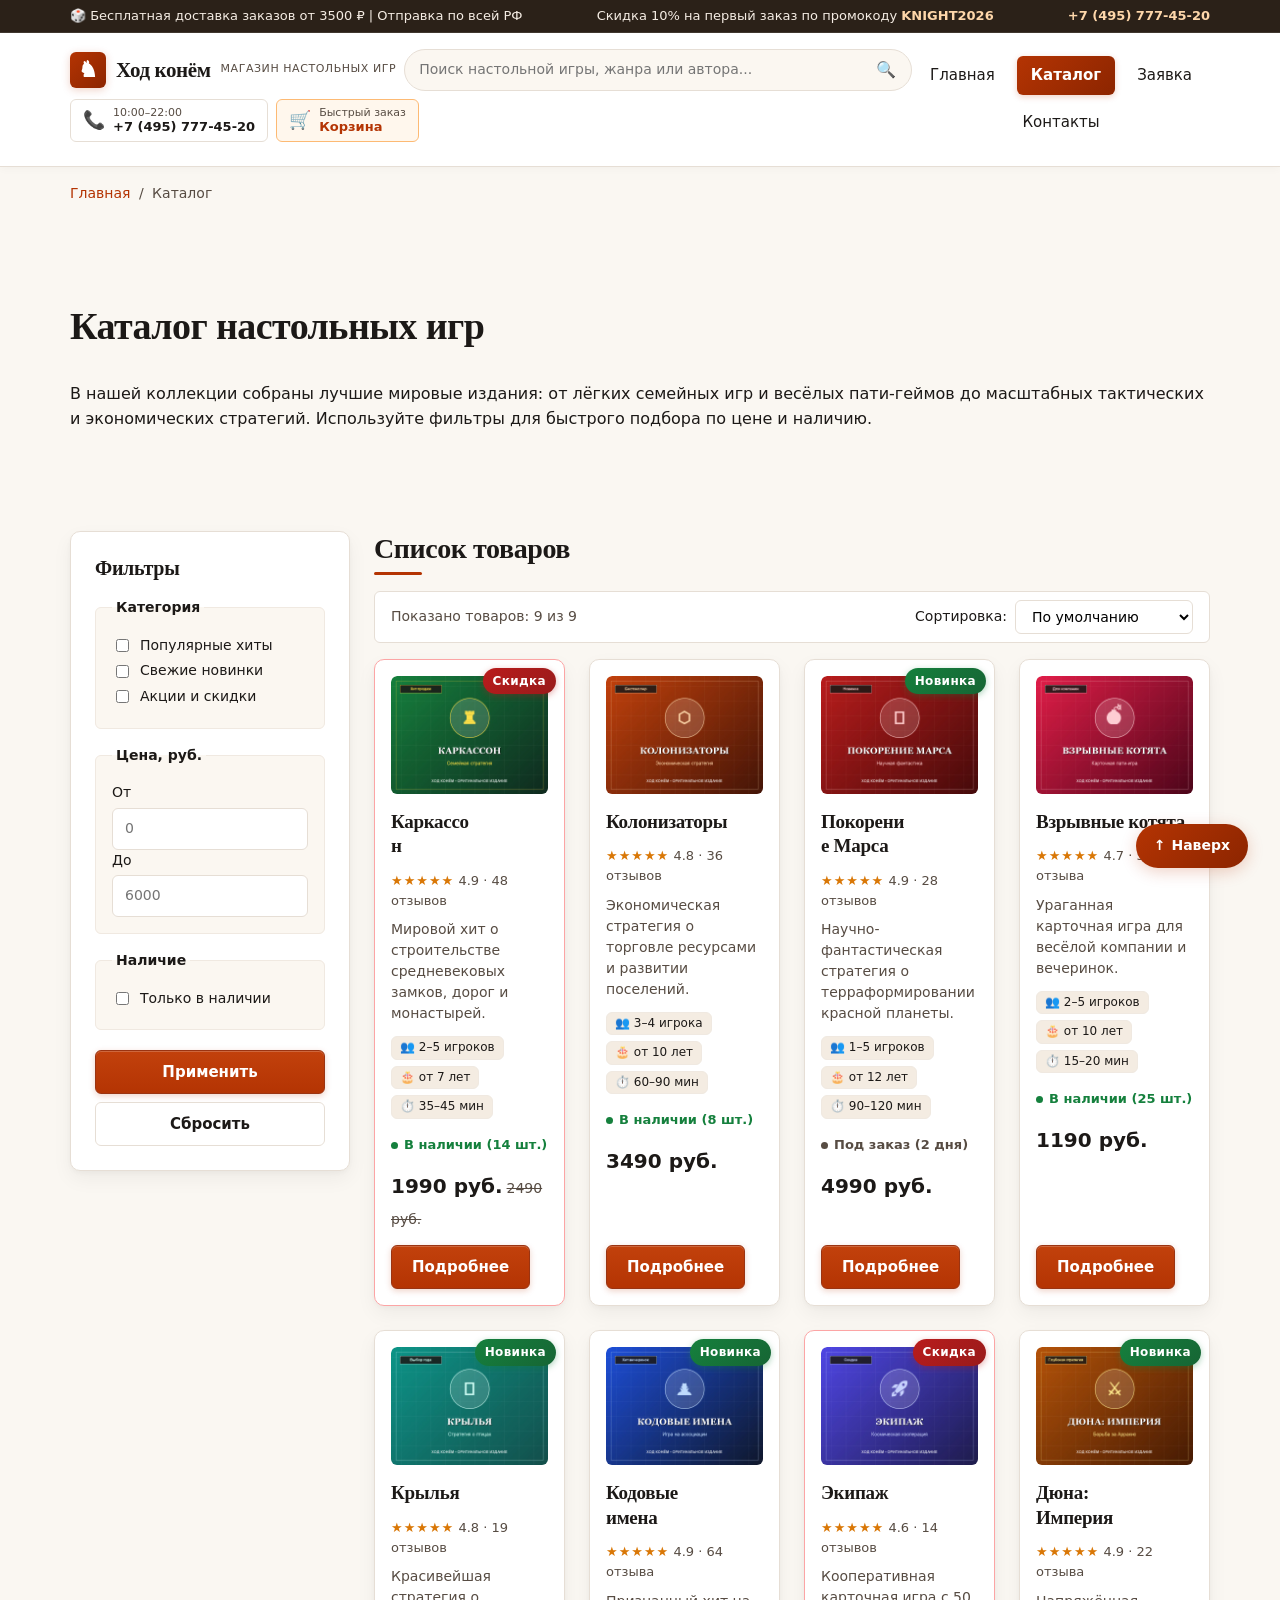
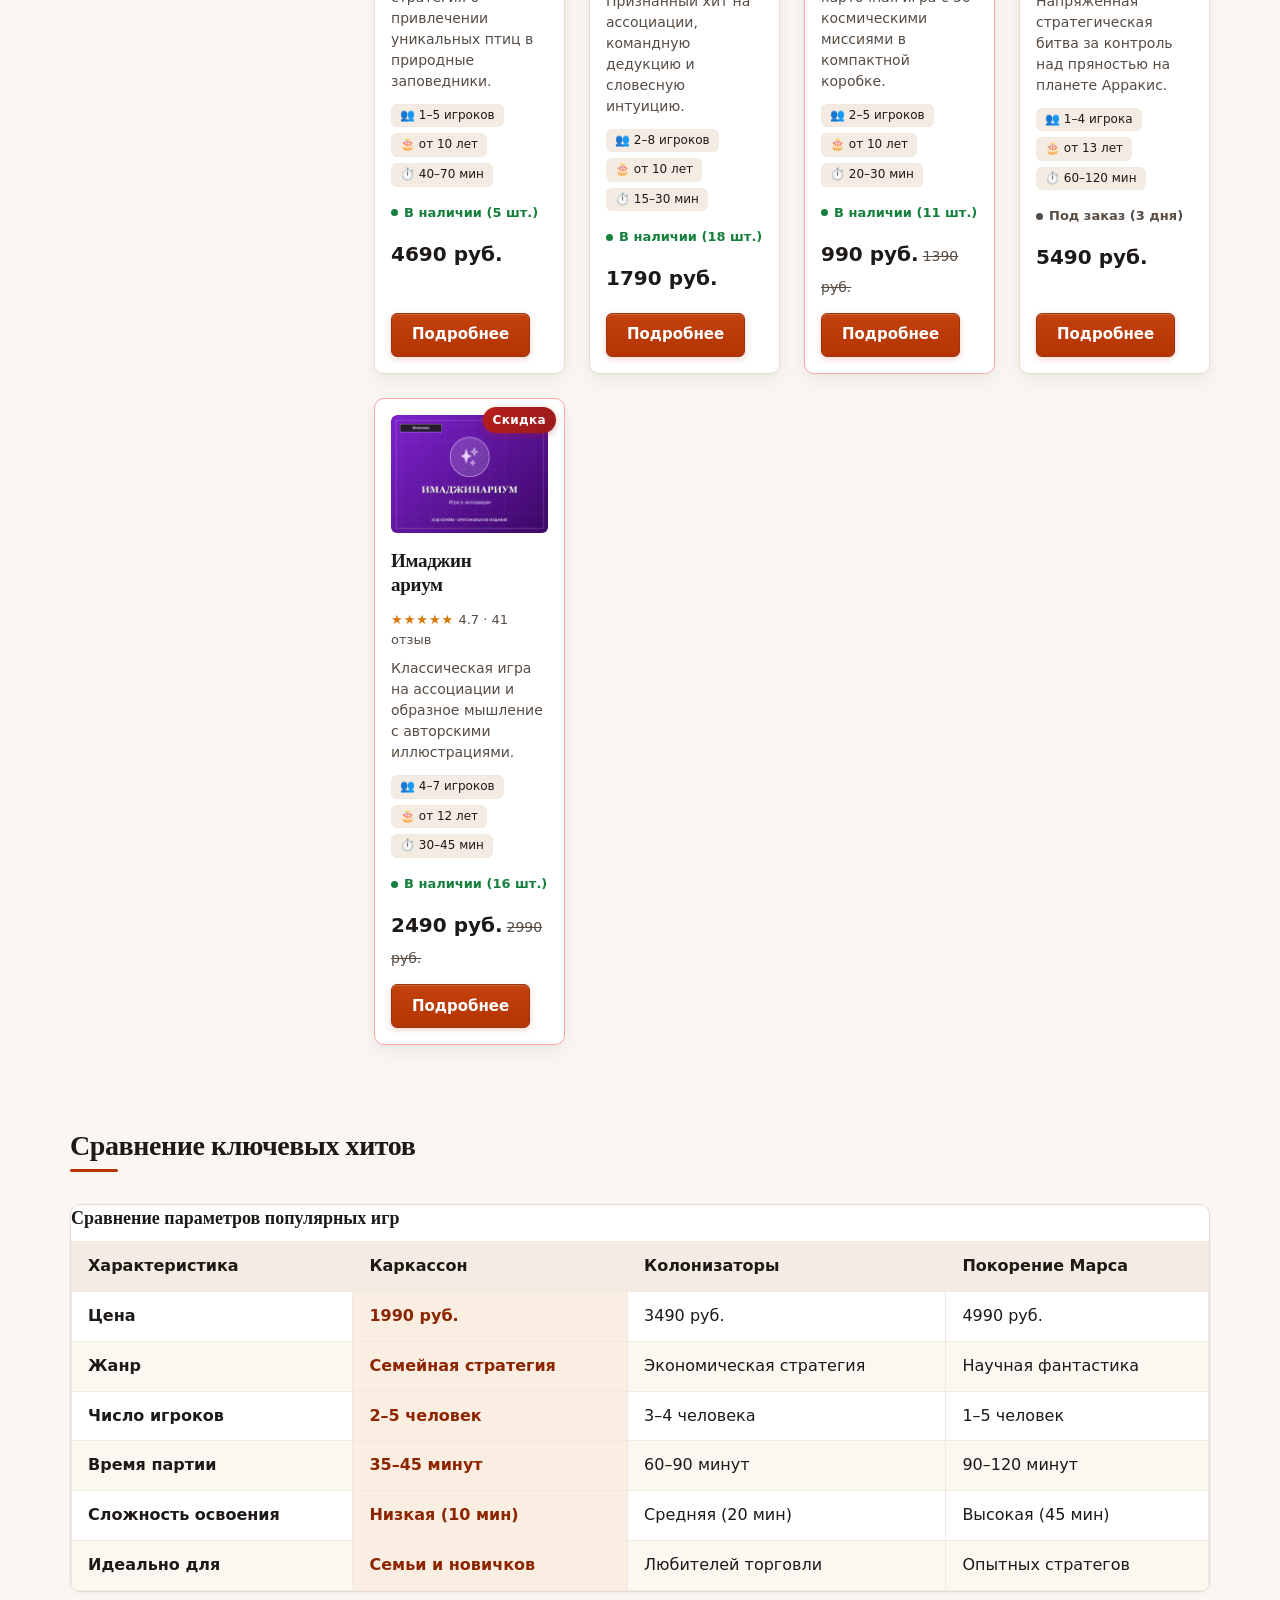
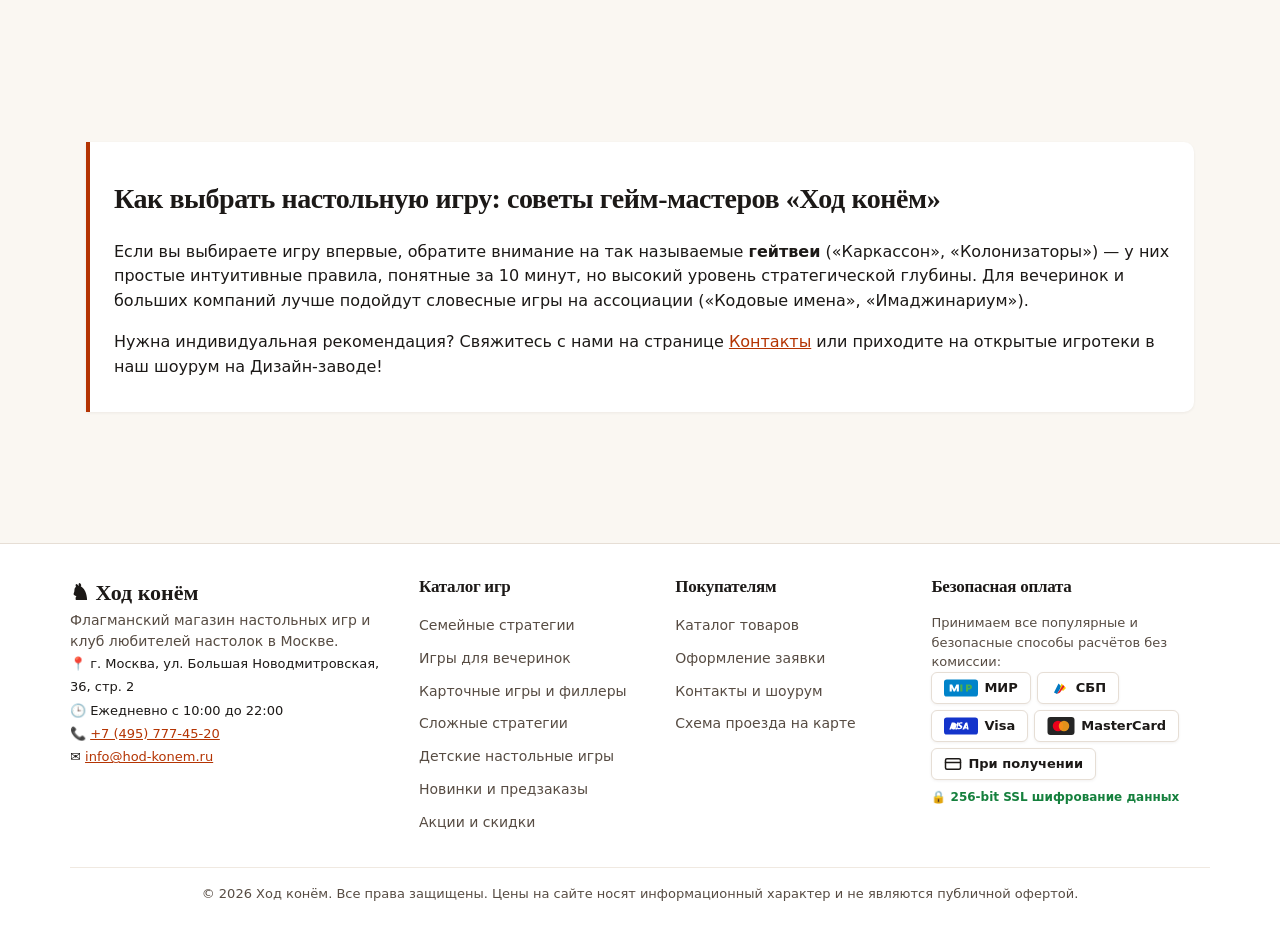
==== catalog.html @ 7e5f7fc1 "feat: configure 4 main navigation pages and nest product card inside catalog" ====
<!DOCTYPE html>
<html lang="ru">
<head>
  <meta charset="UTF-8">
  <meta name="viewport" content="width=device-width, initial-scale=1.0">
  <meta name="description" content="Каталог оригинальных настольных игр магазина «Ход конём»: стратегии, семейные, карточные, детские и пати-игры. Удобный подбор по числу игроков, времени и сложности.">
  <title>Каталог настольных игр — Ход конём</title>
  <link rel="stylesheet" href="css/style.css">
  <link rel="stylesheet" href="css/responsive.css">
</head>
<body>
  <!-- Информационная полоса магазина -->
  <aside class="top-announcement" aria-label="Специальные предложения и доставка">
    <div class="top-announcement__inner">
      <span>🎲 Бесплатная доставка заказов от 3500 ₽ | Отправка по всей РФ</span>
      <span class="top-announcement__promo">Скидка 10% на первый заказ по промокоду <strong>KNIGHT2026</strong></span>
      <a class="top-announcement__phone" href="contacts.html">+7 (495) 777-45-20</a>
    </div>
  </aside>

  <header class="site-header" id="top">
    <div class="site-header__inner">
      <div class="site-header__top-row">
        <a class="site-header__logo" href="index.html">
          Ход конём
          <span class="site-header__tagline">Магазин настольных игр</span>
        </a>

        <div class="site-header__search" role="search">
          <label class="visually-hidden" for="site-search">Поиск по каталогу настольных игр</label>
          <input class="site-header__search-input" id="site-search" type="search" placeholder="Поиск настольной игры, жанра или автора...">
          <button class="site-header__search-btn" type="button" aria-label="Найти">🔍</button>
        </div>

        <div class="site-header__actions">
          <a class="header-action" href="contacts.html" title="Контакты и шоурум">
            <span class="header-action__icon" aria-hidden="true">📞</span>
            <span class="header-action__text">
              <span class="header-action__sub">10:00–22:00</span>
              <span class="header-action__main">+7 (495) 777-45-20</span>
            </span>
          </a>
          <a class="header-action header-action--cart" href="order.html" title="Перейти к оформлению заказа">
            <span class="header-action__icon" aria-hidden="true">🛒</span>
            <span class="header-action__text">
              <span class="header-action__sub">Быстрый заказ</span>
              <span class="header-action__main">Корзина</span>
            </span>
          </a>
        </div>
      </div>

      <!-- Главная навигация: 4 полные страницы без якорей -->
      <nav class="site-nav" aria-label="Основная навигация">
        <ul class="site-nav__list">
          <li class="site-nav__item">
            <a class="site-nav__link" href="index.html">Главная</a>
          </li>
          <li class="site-nav__item">
            <a class="site-nav__link site-nav__link--active" href="catalog.html" aria-current="page">Каталог</a>
          </li>
          <li class="site-nav__item">
            <a class="site-nav__link" href="order.html">Заявка</a>
          </li>
          <li class="site-nav__item">
            <a class="site-nav__link" href="contacts.html">Контакты</a>
          </li>
        </ul>
      </nav>
    </div>
  </header>

  <main>
    <nav class="breadcrumbs" aria-label="Хлебные крошки">
      <a class="breadcrumbs__link" href="index.html">Главная</a>
      <span class="breadcrumbs__current">Каталог</span>
    </nav>

    <section class="section">
      <h1>Каталог настольных игр</h1>
      <p>
        В нашей коллекции собраны лучшие мировые издания: от лёгких семейных игр и весёлых пати-геймов
        до масштабных тактических и экономических стратегий. Используйте фильтры для быстрого подбора по цене и наличию.
      </p>
    </section>

    <section class="catalog-layout">
      <!-- Панель фильтров -->
      <aside class="catalog-filters" aria-labelledby="filters-title">
        <h2 class="catalog-filters__title" id="filters-title">Фильтры</h2>

        <form class="catalog-filters__form" id="catalog-filters-form" action="#" method="get">
          <fieldset class="catalog-filters__group">
            <legend class="catalog-filters__legend">Категория</legend>
            <label class="catalog-filters__label">
              <input class="catalog-filters__input" type="checkbox" name="category" value="popular"> Популярные хиты
            </label>
            <label class="catalog-filters__label">
              <input class="catalog-filters__input" type="checkbox" name="category" value="new"> Свежие новинки
            </label>
            <label class="catalog-filters__label">
              <input class="catalog-filters__input" type="checkbox" name="category" value="discount"> Акции и скидки
            </label>
          </fieldset>

          <fieldset class="catalog-filters__group">
            <legend class="catalog-filters__legend">Цена, руб.</legend>
            <label class="catalog-filters__label" for="price-from">От</label>
            <input class="catalog-filters__input" id="price-from" name="price-from"
              type="number" min="0" placeholder="0">
            <label class="catalog-filters__label" for="price-to">До</label>
            <input class="catalog-filters__input" id="price-to" name="price-to"
              type="number" min="0" placeholder="6000">
          </fieldset>

          <fieldset class="catalog-filters__group">
            <legend class="catalog-filters__legend">Наличие</legend>
            <label class="catalog-filters__label">
              <input class="catalog-filters__input" type="checkbox" name="in-stock" value="yes"> Только в наличии
            </label>
          </fieldset>

          <div class="catalog-filters__actions">
            <button class="button button--primary" type="submit">Применить</button>
            <button class="button button--secondary" type="reset" id="reset-filters">Сбросить</button>
          </div>
        </form>
      </aside>

      <!-- Список товаров: только русские названия и уникальные картинки -->
      <section class="catalog-products">
        <h2 class="section__title">Список товаров</h2>

        <div class="catalog-toolbar">
          <p class="catalog-toolbar__count" id="catalog-count" aria-live="polite"></p>
          <div class="catalog-toolbar__sort">
            <label for="catalog-sort">Сортировка:</label>
            <select class="catalog-toolbar__select" id="catalog-sort" name="sort">
              <option value="default">По умолчанию</option>
              <option value="price-asc">Сначала дешевле</option>
              <option value="price-desc">Сначала дороже</option>
              <option value="rating-desc">По рейтингу</option>
            </select>
          </div>
        </div>

        <div class="products-grid" id="catalog-grid">

          <article class="product-card product-card--discount" data-category="discount" data-price="1990" data-rating="4.9" data-stock="in">
            <span class="product-card__badge">Скидка</span>
            <a href="product.html" class="product-card__image-link" aria-label="Карточка товара: Каркассон">
              <img
                src="images/product-1.jpg"
                alt="Настольная игра Каркассон"
                width="640"
                height="480"
                loading="lazy"
                class="product-card__image"
              >
            </a>
            <h3 class="product-card__title">
              <a href="product.html">Каркассон</a>
            </h3>
            <p class="product-card__rating"><span role="img" aria-label="Оценка 5 из 5">★★★★★</span> 4.9 · 48 отзывов</p>
            <p class="product-card__description">Мировой хит о строительстве средневековых замков, дорог и монастырей.</p>
            <ul class="product-card__features">
              <li>👥 2–5 игроков</li>
              <li>🎂 от 7 лет</li>
              <li>⏱️ 35–45 мин</li>
            </ul>
            <p class="product-card__stock product-card__stock--in">В наличии (14 шт.)</p>
            <p class="product-card__price">1990 руб.<s class="product-card__old-price">2490 руб.</s></p>
            <a class="button button--primary product-card__button" href="product.html">Подробнее</a>
          </article>

          <article class="product-card" data-category="popular" data-price="3490" data-rating="4.8" data-stock="in">
            <a href="product.html" class="product-card__image-link" aria-label="Карточка товара: Колонизаторы">
              <img
                src="images/product-2.jpg"
                alt="Настольная игра Колонизаторы"
                width="640"
                height="480"
                loading="lazy"
                class="product-card__image"
              >
            </a>
            <h3 class="product-card__title">
              <a href="product.html">Колонизаторы</a>
            </h3>
            <p class="product-card__rating"><span role="img" aria-label="Оценка 5 из 5">★★★★★</span> 4.8 · 36 отзывов</p>
            <p class="product-card__description">Экономическая стратегия о торговле ресурсами и развитии поселений.</p>
            <ul class="product-card__features">
              <li>👥 3–4 игрока</li>
              <li>🎂 от 10 лет</li>
              <li>⏱️ 60–90 мин</li>
            </ul>
            <p class="product-card__stock product-card__stock--in">В наличии (8 шт.)</p>
            <p class="product-card__price">3490 руб.</p>
            <a class="button button--primary product-card__button" href="product.html">Подробнее</a>
          </article>

          <article class="product-card product-card--new" data-category="new" data-price="4990" data-rating="4.9" data-stock="order">
            <span class="product-card__badge product-card__badge--new">Новинка</span>
            <a href="product.html" class="product-card__image-link" aria-label="Карточка товара: Покорение Марса">
              <img
                src="images/product-3.jpg"
                alt="Настольная игра Покорение Марса"
                width="640"
                height="480"
                loading="lazy"
                class="product-card__image"
              >
            </a>
            <h3 class="product-card__title">
              <a href="product.html">Покорение Марса</a>
            </h3>
            <p class="product-card__rating"><span role="img" aria-label="Оценка 5 из 5">★★★★★</span> 4.9 · 28 отзывов</p>
            <p class="product-card__description">Научно-фантастическая стратегия о терраформировании красной планеты.</p>
            <ul class="product-card__features">
              <li>👥 1–5 игроков</li>
              <li>🎂 от 12 лет</li>
              <li>⏱️ 90–120 мин</li>
            </ul>
            <p class="product-card__stock product-card__stock--order">Под заказ (2 дня)</p>
            <p class="product-card__price">4990 руб.</p>
            <a class="button button--primary product-card__button" href="product.html">Подробнее</a>
          </article>

          <article class="product-card" data-category="popular" data-price="1190" data-rating="4.7" data-stock="in">
            <a href="product.html" class="product-card__image-link" aria-label="Карточка товара: Взрывные котята">
              <img
                src="images/product-4.jpg"
                alt="Настольная игра Взрывные котята"
                width="640"
                height="480"
                loading="lazy"
                class="product-card__image"
              >
            </a>
            <h3 class="product-card__title">
              <a href="product.html">Взрывные котята</a>
            </h3>
            <p class="product-card__rating"><span role="img" aria-label="Оценка 5 из 5">★★★★★</span> 4.7 · 52 отзыва</p>
            <p class="product-card__description">Ураганная карточная игра для весёлой компании и вечеринок.</p>
            <ul class="product-card__features">
              <li>👥 2–5 игроков</li>
              <li>🎂 от 10 лет</li>
              <li>⏱️ 15–20 мин</li>
            </ul>
            <p class="product-card__stock product-card__stock--in">В наличии (25 шт.)</p>
            <p class="product-card__price">1190 руб.</p>
            <a class="button button--primary product-card__button" href="product.html">Подробнее</a>
          </article>

          <article class="product-card product-card--new" data-category="new" data-price="4690" data-rating="4.8" data-stock="in">
            <span class="product-card__badge product-card__badge--new">Новинка</span>
            <a href="product.html" class="product-card__image-link" aria-label="Карточка товара: Крылья">
              <img
                src="images/product-5.jpg"
                alt="Настольная игра Крылья"
                width="640"
                height="480"
                loading="lazy"
                class="product-card__image"
              >
            </a>
            <h3 class="product-card__title">
              <a href="product.html">Крылья</a>
            </h3>
            <p class="product-card__rating"><span role="img" aria-label="Оценка 5 из 5">★★★★★</span> 4.8 · 19 отзывов</p>
            <p class="product-card__description">Красивейшая стратегия о привлечении уникальных птиц в природные заповедники.</p>
            <ul class="product-card__features">
              <li>👥 1–5 игроков</li>
              <li>🎂 от 10 лет</li>
              <li>⏱️ 40–70 мин</li>
            </ul>
            <p class="product-card__stock product-card__stock--in">В наличии (5 шт.)</p>
            <p class="product-card__price">4690 руб.</p>
            <a class="button button--primary product-card__button" href="product.html">Подробнее</a>
          </article>

          <article class="product-card product-card--new" data-category="popular new" data-price="1790" data-rating="4.9" data-stock="in">
            <span class="product-card__badge product-card__badge--new">Новинка</span>
            <a href="product.html" class="product-card__image-link" aria-label="Карточка товара: Кодовые имена">
              <img
                src="images/product-6.jpg"
                alt="Настольная игра Кодовые имена"
                width="640"
                height="480"
                loading="lazy"
                class="product-card__image"
              >
            </a>
            <h3 class="product-card__title">
              <a href="product.html">Кодовые имена</a>
            </h3>
            <p class="product-card__rating"><span role="img" aria-label="Оценка 5 из 5">★★★★★</span> 4.9 · 64 отзыва</p>
            <p class="product-card__description">Признанный хит на ассоциации, командную дедукцию и словесную интуицию.</p>
            <ul class="product-card__features">
              <li>👥 2–8 игроков</li>
              <li>🎂 от 10 лет</li>
              <li>⏱️ 15–30 мин</li>
            </ul>
            <p class="product-card__stock product-card__stock--in">В наличии (18 шт.)</p>
            <p class="product-card__price">1790 руб.</p>
            <a class="button button--primary product-card__button" href="product.html">Подробнее</a>
          </article>

          <article class="product-card product-card--discount" data-category="discount" data-price="990" data-rating="4.6" data-stock="in">
            <span class="product-card__badge">Скидка</span>
            <a href="product.html" class="product-card__image-link" aria-label="Карточка товара: Экипаж">
              <img
                src="images/product-7.jpg"
                alt="Настольная игра Экипаж"
                width="640"
                height="480"
                loading="lazy"
                class="product-card__image"
              >
            </a>
            <h3 class="product-card__title">
              <a href="product.html">Экипаж</a>
            </h3>
            <p class="product-card__rating"><span role="img" aria-label="Оценка 5 из 5">★★★★★</span> 4.6 · 14 отзывов</p>
            <p class="product-card__description">Кооперативная карточная игра с 50 космическими миссиями в компактной коробке.</p>
            <ul class="product-card__features">
              <li>👥 2–5 игроков</li>
              <li>🎂 от 10 лет</li>
              <li>⏱️ 20–30 мин</li>
            </ul>
            <p class="product-card__stock product-card__stock--in">В наличии (11 шт.)</p>
            <p class="product-card__price">990 руб.<s class="product-card__old-price">1390 руб.</s></p>
            <a class="button button--primary product-card__button" href="product.html">Подробнее</a>
          </article>

          <article class="product-card product-card--new" data-category="new" data-price="5490" data-rating="4.9" data-stock="order">
            <span class="product-card__badge product-card__badge--new">Новинка</span>
            <a href="product.html" class="product-card__image-link" aria-label="Карточка товара: Дюна: Империя">
              <img
                src="images/product-8.jpg"
                alt="Настольная игра Дюна: Империя"
                width="640"
                height="480"
                loading="lazy"
                class="product-card__image"
              >
            </a>
            <h3 class="product-card__title">
              <a href="product.html">Дюна: Империя</a>
            </h3>
            <p class="product-card__rating"><span role="img" aria-label="Оценка 5 из 5">★★★★★</span> 4.9 · 22 отзыва</p>
            <p class="product-card__description">Напряжённая стратегическая битва за контроль над пряностью на планете Арракис.</p>
            <ul class="product-card__features">
              <li>👥 1–4 игрока</li>
              <li>🎂 от 13 лет</li>
              <li>⏱️ 60–120 мин</li>
            </ul>
            <p class="product-card__stock product-card__stock--order">Под заказ (3 дня)</p>
            <p class="product-card__price">5490 руб.</p>
            <a class="button button--primary product-card__button" href="product.html">Подробнее</a>
          </article>

          <article class="product-card product-card--discount" data-category="popular discount" data-price="2490" data-rating="4.7" data-stock="in">
            <span class="product-card__badge">Скидка</span>
            <a href="product.html" class="product-card__image-link" aria-label="Карточка товара: Имаджинариум">
              <img
                src="images/product-9.jpg"
                alt="Настольная игра Имаджинариум"
                width="640"
                height="480"
                loading="lazy"
                class="product-card__image"
              >
            </a>
            <h3 class="product-card__title">
              <a href="product.html">Имаджинариум</a>
            </h3>
            <p class="product-card__rating"><span role="img" aria-label="Оценка 5 из 5">★★★★★</span> 4.7 · 41 отзыв</p>
            <p class="product-card__description">Классическая игра на ассоциации и образное мышление с авторскими иллюстрациями.</p>
            <ul class="product-card__features">
              <li>👥 4–7 игроков</li>
              <li>🎂 от 12 лет</li>
              <li>⏱️ 30–45 мин</li>
            </ul>
            <p class="product-card__stock product-card__stock--in">В наличии (16 шт.)</p>
            <p class="product-card__price">2490 руб.<s class="product-card__old-price">2990 руб.</s></p>
            <a class="button button--primary product-card__button" href="product.html">Подробнее</a>
          </article>
        </div>

        <p class="catalog-empty" id="catalog-empty" hidden>По заданным условиям товаров нет. Попробуйте изменить фильтры.</p>
      </section>
    </section>

    <!-- Сравнение топовых настольных игр -->
    <section class="section">
      <h2 class="section__title">Сравнение ключевых хитов</h2>

      <div class="table-wrapper">
        <table class="product-table product-table--compare">
          <caption>Сравнение параметров популярных игр</caption>
          <thead>
            <tr>
              <th class="product-table__cell product-table__cell--head" scope="col">Характеристика</th>
              <th class="product-table__cell product-table__cell--head" scope="col">Каркассон</th>
              <th class="product-table__cell product-table__cell--head" scope="col">Колонизаторы</th>
              <th class="product-table__cell product-table__cell--head" scope="col">Покорение Марса</th>
            </tr>
          </thead>
          <tbody>
            <tr class="product-table__row">
              <th class="product-table__cell" scope="row">Цена</th>
              <td class="product-table__cell product-table__cell--accent">1990 руб.</td>
              <td class="product-table__cell">3490 руб.</td>
              <td class="product-table__cell">4990 руб.</td>
            </tr>
            <tr class="product-table__row">
              <th class="product-table__cell" scope="row">Жанр</th>
              <td class="product-table__cell product-table__cell--accent">Семейная стратегия</td>
              <td class="product-table__cell">Экономическая стратегия</td>
              <td class="product-table__cell">Научная фантастика</td>
            </tr>
            <tr class="product-table__row">
              <th class="product-table__cell" scope="row">Число игроков</th>
              <td class="product-table__cell product-table__cell--accent">2–5 человек</td>
              <td class="product-table__cell">3–4 человека</td>
              <td class="product-table__cell">1–5 человек</td>
            </tr>
            <tr class="product-table__row">
              <th class="product-table__cell" scope="row">Время партии</th>
              <td class="product-table__cell product-table__cell--accent">35–45 минут</td>
              <td class="product-table__cell">60–90 минут</td>
              <td class="product-table__cell">90–120 минут</td>
            </tr>
            <tr class="product-table__row">
              <th class="product-table__cell" scope="row">Сложность освоения</th>
              <td class="product-table__cell product-table__cell--accent">Низкая (10 мин)</td>
              <td class="product-table__cell">Средняя (20 мин)</td>
              <td class="product-table__cell">Высокая (45 мин)</td>
            </tr>
            <tr class="product-table__row">
              <th class="product-table__cell" scope="row">Идеально для</th>
              <td class="product-table__cell product-table__cell--accent">Семьи и новичков</td>
              <td class="product-table__cell">Любителей торговли</td>
              <td class="product-table__cell">Опытных стратегов</td>
            </tr>
          </tbody>
        </table>
      </div>
    </section>

    <!-- Экспертный гид покупателя -->
    <section class="section">
      <div class="aside-info">
        <h2>Как выбрать настольную игру: советы гейм-мастеров «Ход конём»</h2>
        <p>
          Если вы выбираете игру впервые, обратите внимание на так называемые <strong>гейтвеи</strong> («Каркассон», «Колонизаторы») — у них простые интуитивные правила, понятные за 10 минут, но высокий уровень стратегической глубины. Для вечеринок и больших компаний лучше подойдут словесные игры на ассоциации («Кодовые имена», «Имаджинариум»).
        </p>
        <p>
          Нужна индивидуальная рекомендация? Свяжитесь с нами на странице <a href="contacts.html">Контакты</a> или приходите на открытые игротеки в наш шоурум на Дизайн-заводе!
        </p>
      </div>
    </section>
  </main>

  <!-- Полноценный четырёхколоночный футер: телефон и почта ведут в контакты, графические иконки оплаты -->
  <footer class="site-footer">
    <div class="site-footer__inner">
      <div class="site-footer__grid">
        <div class="site-footer__col">
          <p class="site-footer__brand">♞ Ход конём</p>
          <p class="site-footer__tagline">Флагманский магазин настольных игр и клуб любителей настолок в Москве.</p>
          <p class="site-footer__info">
            📍 г. Москва, ул. Большая Новодмитровская, 36, стр. 2<br>
            🕒 Ежедневно с 10:00 до 22:00<br>
            📞 <a href="contacts.html">+7 (495) 777-45-20</a><br>
            ✉️ <a href="contacts.html">info@hod-konem.ru</a>
          </p>
        </div>

        <div class="site-footer__col">
          <h3 class="site-footer__title">Каталог игр</h3>
          <ul class="site-footer__links">
            <li><a href="catalog.html">Семейные стратегии</a></li>
            <li><a href="catalog.html">Игры для вечеринок</a></li>
            <li><a href="catalog.html">Карточные игры и филлеры</a></li>
            <li><a href="catalog.html">Сложные стратегии</a></li>
            <li><a href="catalog.html">Детские настольные игры</a></li>
            <li><a href="catalog.html">Новинки и предзаказы</a></li>
            <li><a href="catalog.html">Акции и скидки</a></li>
          </ul>
        </div>

        <div class="site-footer__col">
          <h3 class="site-footer__title">Покупателям</h3>
          <ul class="site-footer__links">
            <li><a href="catalog.html">Каталог товаров</a></li>
            <li><a href="order.html">Оформление заявки</a></li>
            <li><a href="contacts.html">Контакты и шоурум</a></li>
            <li><a href="contacts.html">Схема проезда на карте</a></li>
          </ul>
        </div>

        <div class="site-footer__col">
          <h3 class="site-footer__title">Безопасная оплата</h3>
          <p class="site-footer__desc">Принимаем все популярные и безопасные способы расчётов без комиссии:</p>
          <div class="payment-badges" aria-label="Способы оплаты">
            <span class="payment-badge" title="Платёжная система МИР">
              <svg width="34" height="18" viewBox="0 0 48 24" fill="none" aria-hidden="true">
                <rect width="48" height="24" rx="4" fill="#0083ca"/>
                <path d="M8 7h3.5l3 6.5 3-6.5h3.5v10h-3v-5.5l-2.5 5.5h-2L11 11.5V17H8V7z" fill="#ffffff"/>
                <path d="M23 7h3v10h-3V7zm8 0h4.5c2.5 0 4 1.5 4 3.5s-1.5 3.5-4 3.5H34v3h-3V7zm3 4.5h1.5c.8 0 1.5-.4 1.5-1s-.7-1-1.5-1H34v2z" fill="#4bae4f"/>
              </svg>
              МИР
            </span>
            <span class="payment-badge" title="Система быстрых платежей">
              <svg width="20" height="18" viewBox="0 0 24 24" fill="none" aria-hidden="true">
                <path d="M4 18l6-12 4 4-6 10-4-2z" fill="#0079C2"/>
                <path d="M14 6l6 6-4 4-4-4 2-6z" fill="#FFCC00"/>
                <path d="M8 20l4-2 6-8-2-2-8 12z" fill="#E41F26"/>
              </svg>
              СБП
            </span>
            <span class="payment-badge" title="Visa">
              <svg width="34" height="18" viewBox="0 0 48 24" fill="none" aria-hidden="true">
                <rect width="48" height="24" rx="4" fill="#1434cb"/>
                <path d="M16 17l2.5-10h2.5L18.5 17H16zm10.5-9.8c-.5-.2-1.3-.4-2.3-.4-2.5 0-4.3 1.3-4.3 3.2 0 1.4 1.3 2.2 2.2 2.7 1 .5 1.3.8 1.3 1.2 0 .7-.8 1-1.6 1-.9 0-1.5-.1-2.3-.5l-.3-.2-.3 1.9c.5.2 1.5.4 2.5.4 2.7 0 4.5-1.3 4.5-3.3 0-1.1-.7-2-2.2-2.7-.9-.5-1.5-.8-1.5-1.3 0-.4.5-.9 1.5-.9.8 0 1.4.2 1.8.4l.2.1.3-1.6zm6.8-.2h-2c-.6 0-1 .2-1.3.9L26 17h2.6l.5-1.5h3.2l.3 1.5h2.3l-2-10zm-2.5 6.6l1-2.8.6 2.8h-1.6zM13.7 7H11l-3.5 10h2.6l.5-1.5h.3c.3.5 1.2 1.5 2.8 1.5 2.4 0 4.3-2 4.3-5 0-3.3-2.1-5-4.3-5z" fill="#ffffff"/>
              </svg>
              Visa
            </span>
            <span class="payment-badge" title="MasterCard">
              <svg width="28" height="18" viewBox="0 0 36 24" fill="none" aria-hidden="true">
                <rect width="36" height="24" rx="4" fill="#252525"/>
                <circle cx="14" cy="12" r="7" fill="#eb001b"/>
                <circle cx="22" cy="12" r="7" fill="#f79e1b" fill-opacity="0.9"/>
              </svg>
              MasterCard
            </span>
            <span class="payment-badge" title="Оплата при получении курьеру">
              <svg width="18" height="18" viewBox="0 0 24 24" fill="none" stroke="currentColor" stroke-width="2" stroke-linecap="round" stroke-linejoin="round" aria-hidden="true">
                <rect x="2" y="5" width="20" height="14" rx="2"/>
                <line x1="2" y1="10" x2="22" y2="10"/>
              </svg>
              При получении
            </span>
          </div>
          <p class="site-footer__security">🔒 256-bit SSL шифрование данных</p>
        </div>
      </div>

      <div class="site-footer__bottom">
        <p>&copy; 2026 Ход конём. Все права защищены. Цены на сайте носят информационный характер и не являются публичной офертой.</p>
      </div>
    </div>
  </footer>

  <a class="to-top" href="#" onclick="window.scrollTo({top: 0, behavior: 'smooth'}); return false;">Наверх</a>

  <script src="js/catalog.js" defer></script>
</body>
</html>
---- css/style.css ----
/* ==========================================================================
   Ход конём — интернет-магазин настольных игр
   Основной файл стилей (style.css)
   ========================================================================== */

/* ===============================
   1. Переменные проекта (Design Tokens)
   =============================== */

:root {
  /* Фирменная палитра: тёплые тона дерева, пергамента и янтаря */
  --color-bg: #faf7f2;
  --color-surface: #ffffff;
  --color-surface-accent: #f4ece2;
  --color-surface-soft: #fbf7f1;
  --color-surface-hover: #fffdfa;

  /* Основной акцент: терракота / тёплый янтарь */
  --color-primary: #b43403;
  --color-primary-dark: #8c2500;
  --color-primary-light: #ffedd5;
  --color-primary-glow: rgba(180, 52, 3, 0.22);

  /* Золотой акцент для рейтинга и победных очков */
  --color-accent-gold: #d97706;
  --color-accent-gold-bg: #fffbeb;

  /* Границы и разделители */
  --color-border: #e6ded5;
  --color-border-light: #f0e9e1;

  /* Текст (высокий контраст WCAG AAA > 12:1) */
  --color-text: #1c1917;
  --color-muted: #574c43;
  --color-white: #ffffff;

  /* Системные статусы */
  --color-danger: #b91c1c;
  --color-danger-bg: #fef2f2;
  --color-success: #15803d;
  --color-success-bg: #f0fdf4;

  /* Отступы */
  --space-xs: 4px;
  --space-sm: 8px;
  --space-md: 16px;
  --space-lg: 24px;
  --space-xl: 32px;

  /* Скругления */
  --radius-sm: 6px;
  --radius-md: 10px;
  --radius-lg: 16px;
  --radius-full: 9999px;

  /* Размеры контейнера */
  --container-width: 1140px;

  /* Типографика */
  --font-heading: "Playfair Display", Georgia, "Times New Roman", serif;
  --font-body: system-ui, -apple-system, "Segoe UI", Roboto, "Helvetica Neue", Arial, sans-serif;

  /* Тени (многоуровневая глубина) */
  --shadow-sm: 0 1px 3px rgba(28, 25, 23, 0.06);
  --shadow-card: 0 2px 6px rgba(28, 25, 23, 0.04), 0 8px 20px rgba(28, 25, 23, 0.05);
  --shadow-card-hover: 0 6px 16px rgba(28, 25, 23, 0.08), 0 16px 32px rgba(180, 52, 3, 0.12);
  --shadow-button: 0 2px 6px var(--color-primary-glow);
  --shadow-dropdown: 0 10px 25px rgba(28, 25, 23, 0.12);

  /* Переходы */
  --transition: 0.2s cubic-bezier(0.2, 0.8, 0.2, 1);
  --transition-smooth: 0.3s cubic-bezier(0.16, 1, 0.3, 1);
}

/* ===============================
   2. Базовые стили и нормализация
   =============================== */

*,
*::before,
*::after {
  box-sizing: border-box;
}

html {
  scroll-behavior: smooth;
  scroll-padding-top: calc(var(--header-height, 120px) + var(--space-md));
}

body {
  margin: 0;
  font-family: var(--font-body);
  font-size: 16px;
  line-height: 1.55;
  color: var(--color-text);
  background-color: var(--color-bg);
  -webkit-font-smoothing: antialiased;
}

h1,
h2,
h3,
h4 {
  font-family: var(--font-heading);
  color: var(--color-text);
  line-height: 1.25;
  letter-spacing: -0.015em;
  text-wrap: balance;
}

h1 {
  font-size: clamp(28px, 4vw, 38px);
}

h2 {
  font-size: clamp(22px, 3vw, 28px);
}

h3 {
  font-size: clamp(18px, 2.5vw, 22px);
}

main {
  padding: var(--space-lg);
}

:target {
  outline: 2px dashed var(--color-primary);
  outline-offset: 6px;
}

/* ===============================
   3. Общие элементы интерфейса
   =============================== */

a {
  color: var(--color-primary);
  text-decoration-skip-ink: auto;
  transition: color var(--transition);
}

a:hover {
  color: var(--color-primary-dark);
}

a:focus-visible,
button:focus-visible,
input:focus-visible,
select:focus-visible,
textarea:focus-visible {
  outline: 2px solid var(--color-primary);
  outline-offset: 3px;
}

/* ===============================
   4. Компоненты страницы
   =============================== */

/* Шапка сайта */
.site-header {
  position: sticky;
  top: 0;
  z-index: 100;
  padding: var(--space-md) var(--space-lg);
  background-color: rgba(255, 255, 255, 0.95);
  backdrop-filter: blur(10px);
  border-bottom: 1px solid var(--color-border);
  box-shadow: 0 2px 8px rgba(28, 25, 23, 0.03);
}

.site-header__inner {
  max-width: var(--container-width);
  margin: 0 auto;
}

/* Фирменный логотип с символом шахматного коня */
.site-header__logo {
  display: inline-flex;
  align-items: center;
  gap: 10px;
  font-family: var(--font-heading);
  font-size: 22px;
  font-weight: 800;
  letter-spacing: -0.02em;
  text-decoration: none;
  color: var(--color-text);
  transition: color var(--transition);
}

.site-header__logo::before {
  content: "♞";
  display: inline-flex;
  align-items: center;
  justify-content: center;
  width: 36px;
  height: 36px;
  background: linear-gradient(135deg, var(--color-primary), var(--color-primary-dark));
  color: var(--color-white);
  border-radius: var(--radius-sm);
  font-size: 22px;
  line-height: 1;
  box-shadow: 0 2px 8px var(--color-primary-glow);
  transition: transform var(--transition);
}

.site-header__logo:hover::before {
  transform: rotate(-8deg) scale(1.08);
}

/* Навигация */
.site-nav__list {
  display: flex;
  flex-wrap: wrap;
  justify-content: center;
  align-items: center;
  gap: var(--space-sm);
  padding: 0;
  margin: var(--space-md) 0 0;
  list-style: none;
}

.site-nav__item {
  margin-bottom: 0;
}

.site-nav__link {
  display: inline-flex;
  align-items: center;
  padding: 8px 14px;
  color: var(--color-text);
  font-size: 15px;
  font-weight: 500;
  text-decoration: none;
  border-radius: var(--radius-sm);
  transition: all var(--transition);
}

.site-nav__link:hover {
  color: var(--color-primary);
  background-color: var(--color-surface-accent);
}

/* Активная страница */
.site-nav__link--active,
.site-nav__link--active:hover {
  color: var(--color-white);
  background: linear-gradient(135deg, var(--color-primary), var(--color-primary-dark));
  box-shadow: 0 2px 6px var(--color-primary-glow);
  font-weight: 600;
}

/* Хлебные крошки */
.breadcrumbs {
  max-width: var(--container-width);
  margin: 0 auto var(--space-md);
  font-size: 14px;
  color: var(--color-muted);
}

.breadcrumbs__link {
  color: var(--color-primary);
  text-decoration: none;
}

.breadcrumbs__link:hover {
  text-decoration: underline;
}

.breadcrumbs__current::before,
.breadcrumbs__link + .breadcrumbs__link::before {
  content: " / ";
  color: var(--color-muted);
  padding: 0 4px;
}

/* Главный hero-баннер */
.hero {
  max-width: var(--container-width);
  margin: 0 auto var(--space-xl);
  padding: clamp(24px, 5vw, 48px);
  background: linear-gradient(135deg, #ffffff 0%, var(--color-surface-accent) 65%, #faede1 100%);
  border: 1px solid var(--color-border);
  border-radius: var(--radius-lg);
  box-shadow: var(--shadow-card);
}

.hero__content {
  display: grid;
  gap: var(--space-md);
}

.hero__title {
  margin: 0;
  color: var(--color-text);
}

.hero p {
  color: var(--color-muted);
  font-size: 17px;
  line-height: 1.6;
}

.hero__image {
  border-radius: var(--radius-md);
  box-shadow: 0 10px 25px rgba(28, 25, 23, 0.12);
  border: 1px solid rgba(28, 25, 23, 0.08);
}

.section {
  max-width: var(--container-width);
  margin: 0 auto var(--space-xl);
}

.section__title {
  margin-top: 0;
  margin-bottom: var(--space-md);
  position: relative;
  display: inline-block;
}

.section__title::after {
  content: "";
  display: block;
  width: 48px;
  height: 3px;
  background-color: var(--color-primary);
  border-radius: var(--radius-full);
  margin-top: 6px;
}

/* Список преимуществ */
.advantages-list {
  display: grid;
  grid-template-columns: repeat(auto-fit, minmax(240px, 1fr));
  gap: var(--space-md);
  list-style: none;
  padding: 0;
  margin: var(--space-md) 0 0;
}

.advantages-list li {
  position: relative;
  padding: var(--space-md) var(--space-md) var(--space-md) 48px;
  background-color: var(--color-surface);
  border: 1px solid var(--color-border);
  border-radius: var(--radius-md);
  box-shadow: var(--shadow-sm);
  font-weight: 500;
  line-height: 1.5;
  transition: transform var(--transition), box-shadow var(--transition);
}

.advantages-list li:hover {
  transform: translateY(-2px);
  box-shadow: var(--shadow-card);
}

.advantages-list li::before {
  content: "✔";
  position: absolute;
  left: 16px;
  top: 16px;
  display: inline-flex;
  align-items: center;
  justify-content: center;
  width: 22px;
  height: 22px;
  background-color: var(--color-success-bg);
  color: var(--color-success);
  border-radius: 50%;
  font-size: 12px;
  font-weight: 700;
}

/* Сетка и карточки товаров */
.products-grid {
  display: grid;
  grid-template-columns: repeat(3, 1fr);
  gap: var(--space-lg);
}

.product-card {
  position: relative;
  display: flex;
  flex-direction: column;
  gap: var(--space-sm);
  padding: var(--space-md);
  border: 1px solid var(--color-border);
  border-radius: var(--radius-md);
  background-color: var(--color-surface);
  box-shadow: var(--shadow-card);
  transition: transform var(--transition), box-shadow var(--transition),
    border-color var(--transition);
  overflow: hidden;
}

.product-card:hover {
  border-color: #d7a482;
  box-shadow: var(--shadow-card-hover);
  transform: translateY(-4px);
}

.product-card__image {
  border-radius: var(--radius-sm);
  transition: transform var(--transition-smooth);
}

.product-card:hover .product-card__image {
  transform: scale(1.02);
}

.product-card__title {
  margin-top: var(--space-xs);
  margin-bottom: var(--space-xs);
  font-size: 19px;
  line-height: 1.3;
}

.product-card__title a {
  color: var(--color-text);
  text-decoration: none;
}

.product-card__title a:hover {
  color: var(--color-primary);
}

.product-card__description {
  color: var(--color-muted);
  font-size: 14px;
  line-height: 1.5;
  margin: 0;
}

.product-card__button {
  margin-top: auto;
  align-self: flex-start;
}

/* Теги характеристик настольной игры в карточке */
.product-card__features {
  display: flex;
  flex-wrap: wrap;
  gap: 6px;
  padding: 0;
  margin: var(--space-xs) 0;
  list-style: none;
}

.product-card__features li {
  display: inline-flex;
  align-items: center;
  padding: 3px 8px;
  background-color: var(--color-surface-accent);
  border: 1px solid var(--color-border-light);
  border-radius: var(--radius-sm);
  font-size: 12px;
  font-weight: 500;
  color: var(--color-text);
  line-height: 1.3;
}

/* Статус наличия */
.product-card__stock {
  margin: var(--space-xs) 0;
  font-size: 13px;
  font-weight: 600;
  display: inline-flex;
  align-items: center;
  gap: 6px;
}

.product-card__stock--in {
  color: var(--color-success);
}

.product-card__stock--in::before {
  content: "";
  display: inline-block;
  width: 7px;
  height: 7px;
  border-radius: 50%;
  background-color: var(--color-success);
}

.product-card__stock--order {
  color: var(--color-muted);
}

.product-card__stock--order::before {
  content: "";
  display: inline-block;
  width: 7px;
  height: 7px;
  border-radius: 50%;
  background-color: var(--color-muted);
}

/* Рейтинг */
.product-card__rating {
  margin: 0;
  font-size: 13px;
  color: var(--color-muted);
}

.product-card__rating span {
  color: var(--color-accent-gold);
  letter-spacing: 1px;
}

/* Цена */
.product-card__price {
  margin: var(--space-xs) 0;
  font-size: 20px;
  font-weight: 800;
  color: var(--color-text);
  font-variant-numeric: tabular-nums;
}

.product-card__old-price {
  margin-left: var(--space-xs);
  font-size: 14px;
  font-weight: 400;
  color: var(--color-muted);
  text-decoration: line-through;
}

/* Бейджи акций и новинок */
.product-card--discount {
  border-color: #fca5a5;
}

.product-card__badge {
  position: absolute;
  top: var(--space-sm);
  right: var(--space-sm);
  padding: 4px 10px;
  color: var(--color-white);
  background: linear-gradient(135deg, var(--color-danger), #991b1b);
  border-radius: 20px;
  font-size: 12px;
  font-weight: 700;
  letter-spacing: 0.03em;
  box-shadow: 0 2px 6px rgba(185, 28, 28, 0.35);
  z-index: 2;
}

.product-card__badge--new {
  background: linear-gradient(135deg, var(--color-success), #166534);
  box-shadow: 0 2px 6px rgba(21, 128, 61, 0.35);
}

/* Бейдж не перекрывает название */
.product-card--discount .product-card__title,
.product-card--new .product-card__title {
  padding-right: 70px;
}

/* Кнопки: базовый блок + модификаторы */
.button {
  display: inline-flex;
  align-items: center;
  justify-content: center;
  padding: 10px 20px;
  border: 1px solid transparent;
  border-radius: var(--radius-sm);
  font-family: inherit;
  font-size: 15px;
  font-weight: 600;
  line-height: 1.25;
  text-decoration: none;
  cursor: pointer;
  transition: all var(--transition);
  user-select: none;
}

.button--primary {
  color: var(--color-white);
  background: linear-gradient(180deg, #c2410c 0%, #b43403 100%);
  border-color: #9a3412;
  box-shadow: 0 2px 6px var(--color-primary-glow), inset 0 1px 0 rgba(255, 255, 255, 0.2);
}

.button--primary:hover {
  color: var(--color-white);
  background: linear-gradient(180deg, #b43403 0%, #9a3412 100%);
  box-shadow: 0 4px 12px var(--color-primary-glow);
  transform: translateY(-1px);
}

.button--primary:active {
  transform: translateY(1px);
  box-shadow: 0 1px 3px var(--color-primary-glow);
}

.button--secondary {
  color: var(--color-text);
  background-color: var(--color-surface);
  border: 1.5px solid var(--color-border);
}

.button--secondary:hover {
  color: var(--color-primary);
  border-color: var(--color-primary);
  background-color: var(--color-surface-accent);
}

.button--secondary:active {
  transform: translateY(1px);
}

.button:disabled {
  opacity: 0.55;
  cursor: not-allowed;
  transform: none !important;
  box-shadow: none !important;
}

/* Информационный блок */
.aside-info {
  max-width: var(--container-width);
  margin: 0 auto var(--space-xl);
  padding: var(--space-md) var(--space-lg);
  border-left: 4px solid var(--color-primary);
  border-radius: 0 var(--radius-md) var(--radius-md) 0;
  background-color: var(--color-surface);
  box-shadow: var(--shadow-sm);
}

/* Подвал */
.site-footer {
  padding: var(--space-xl) var(--space-lg);
  background-color: var(--color-surface);
  border-top: 1px solid var(--color-border);
  text-align: center;
  color: var(--color-muted);
}

.site-footer p {
  margin: 0;
}

/* ===============================
   5. Каталог и фильтры
   =============================== */

.catalog-layout {
  max-width: var(--container-width);
  margin: 0 auto var(--space-xl);
  display: grid;
  grid-template-columns: 280px 1fr;
  grid-template-areas: "filters products";
  gap: var(--space-lg);
}

.catalog-filters {
  position: sticky;
  top: calc(var(--header-height, 80px) + var(--space-md));
  max-height: calc(100vh - var(--header-height, 80px) - var(--space-lg));
  overflow-y: auto;
  align-self: start;
  grid-area: filters;
  padding: var(--space-lg);
  border: 1px solid var(--color-border);
  border-radius: var(--radius-md);
  background-color: var(--color-surface);
  box-shadow: var(--shadow-card);
}

.catalog-filters__title {
  margin-top: 0;
  margin-bottom: var(--space-md);
  font-size: 20px;
}

.catalog-filters__form {
  display: grid;
  gap: var(--space-md);
}

.catalog-filters__group {
  margin: 0;
  padding: var(--space-md);
  border: 1px solid var(--color-border-light);
  border-radius: var(--radius-sm);
  background-color: var(--color-surface-soft);
}

.catalog-filters__legend {
  font-weight: 700;
  font-size: 14px;
  color: var(--color-text);
  padding: 0 4px;
}

.catalog-filters__label {
  display: flex;
  align-items: center;
  gap: var(--space-sm);
  margin-bottom: var(--space-xs);
  font-size: 14px;
  cursor: pointer;
}

.catalog-filters__input[type="number"] {
  width: 100%;
  padding: 9px 12px;
  border: 1.5px solid var(--color-border);
  border-radius: var(--radius-sm);
  background-color: var(--color-surface);
  font: inherit;
  font-size: 14px;
  transition: border-color var(--transition);
}

.catalog-filters__input[type="number"]:focus {
  border-color: var(--color-primary);
  outline: none;
}

.catalog-filters__actions {
  display: flex;
  flex-wrap: wrap;
  gap: var(--space-sm);
  margin-top: var(--space-xs);
}

.catalog-filters__actions .button {
  flex: 1 1 auto;
}

.catalog-products {
  grid-area: products;
}

.catalog-toolbar {
  display: flex;
  flex-wrap: wrap;
  align-items: center;
  justify-content: space-between;
  gap: var(--space-md);
  margin-bottom: var(--space-md);
  padding: var(--space-sm) var(--space-md);
  background-color: var(--color-surface);
  border: 1px solid var(--color-border);
  border-radius: var(--radius-sm);
}

.catalog-toolbar__count {
  margin: 0;
  font-size: 14px;
  color: var(--color-muted);
}

.catalog-toolbar__sort {
  display: flex;
  align-items: center;
  gap: var(--space-sm);
  font-size: 14px;
}

.catalog-toolbar__select {
  padding: 7px 12px;
  border: 1.5px solid var(--color-border);
  border-radius: var(--radius-sm);
  background-color: var(--color-surface);
  font: inherit;
  font-size: 14px;
  cursor: pointer;
  transition: border-color var(--transition);
}

.catalog-toolbar__select:focus {
  border-color: var(--color-primary);
  outline: none;
}

.catalog-empty {
  padding: var(--space-xl);
  text-align: center;
  color: var(--color-muted);
  border: 2px dashed var(--color-border);
  border-radius: var(--radius-md);
  background-color: var(--color-surface);
}

.product-card[hidden] {
  display: none !important;
}

/* ===============================
   6. Формы и модальное окно
   =============================== */

.order-dialog {
  width: min(100% - 32px, 560px);
  padding: var(--space-xl);
  border: 1px solid var(--color-border);
  border-radius: var(--radius-lg);
  background-color: var(--color-surface);
  box-shadow: 0 20px 45px rgba(28, 25, 23, 0.25);
}

.order-dialog::backdrop {
  background-color: rgba(28, 25, 23, 0.65);
  backdrop-filter: blur(4px);
}

.order-form__field {
  margin-bottom: var(--space-md);
}

.order-form__label {
  display: block;
  margin-bottom: 6px;
  font-weight: 600;
  font-size: 14px;
}

.order-form__input,
.order-form__select,
.order-form__textarea {
  width: 100%;
  padding: 11px 14px;
  border: 1.5px solid var(--color-border);
  border-radius: var(--radius-sm);
  background-color: var(--color-surface);
  font: inherit;
  font-size: 15px;
  transition: border-color var(--transition), box-shadow var(--transition);
}

.order-form__input--checkbox {
  width: auto;
  accent-color: var(--color-primary);
}

.order-form__hint {
  display: block;
  margin-top: 4px;
  font-size: 12px;
  color: var(--color-muted);
}

.order-form__input:hover,
.order-form__select:hover,
.order-form__textarea:hover {
  border-color: #d7a482;
}

.order-form__input:focus,
.order-form__select:focus,
.order-form__textarea:focus {
  border-color: var(--color-primary);
  box-shadow: 0 0 0 3px var(--color-primary-glow);
  outline: none;
}

.order-form__input[aria-invalid="true"],
.order-form__select[aria-invalid="true"],
.order-form__textarea[aria-invalid="true"] {
  border-color: var(--color-danger);
  background-color: var(--color-danger-bg);
}

.order-form__actions {
  display: flex;
  gap: 12px;
  margin-top: var(--space-lg);
}

.order-form--page {
  max-width: 560px;
}

.success-message {
  max-width: var(--container-width);
  margin: var(--space-lg) auto;
  padding: var(--space-md) var(--space-lg);
  border-left: 4px solid var(--color-success);
  border-radius: 0 var(--radius-sm) var(--radius-sm) 0;
  background-color: var(--color-success-bg);
  color: var(--color-success);
}

/* ===============================
   7. Страница товара (product.html)
   =============================== */

.product {
  display: grid;
  grid-template-columns: 1fr 1fr;
  gap: var(--space-xl);
  align-items: start;
}

.product__image {
  max-width: 100%;
  height: auto;
  border-radius: var(--radius-lg);
  border: 1px solid var(--color-border);
  box-shadow: var(--shadow-card);
}

.product__category {
  margin: 0 0 var(--space-xs);
  font-size: 13px;
  font-weight: 600;
  text-transform: uppercase;
  letter-spacing: 0.04em;
  color: var(--color-muted);
}

.product__title {
  margin-top: 0;
  margin-bottom: var(--space-sm);
  font-size: clamp(26px, 3.5vw, 34px);
}

.product__rating {
  margin: 0 0 var(--space-sm);
  font-size: 15px;
  color: var(--color-muted);
}

.product__rating span {
  color: var(--color-accent-gold);
  letter-spacing: 2px;
}

.product__price {
  margin: var(--space-sm) 0;
  font-size: 28px;
  font-weight: 800;
  color: var(--color-text);
  display: flex;
  align-items: baseline;
  flex-wrap: wrap;
  gap: var(--space-sm);
}

.product__old-price {
  font-size: 18px;
  font-weight: 400;
  color: var(--color-muted);
  text-decoration: line-through;
}

.product__save {
  font-size: 13px;
  font-weight: 700;
  color: var(--color-success);
  background-color: var(--color-success-bg);
  padding: 3px 8px;
  border-radius: var(--radius-sm);
}

.product__stock {
  margin: 0 0 var(--space-md);
  font-size: 14px;
}

.product__stock--in {
  font-weight: 600;
  color: var(--color-success);
  display: inline-flex;
  align-items: center;
  gap: 6px;
}

.product__stock--in::before {
  content: "";
  display: inline-block;
  width: 8px;
  height: 8px;
  border-radius: 50%;
  background-color: var(--color-success);
}

.product__options {
  margin: 0 0 var(--space-md);
  padding: var(--space-md);
  border: 1px solid var(--color-border);
  border-radius: var(--radius-md);
  background-color: var(--color-surface);
}

.product__options legend {
  padding: 0 var(--space-xs);
  font-weight: 700;
  font-size: 14px;
}

.product__option {
  display: flex;
  align-items: center;
  gap: var(--space-sm);
  padding: 8px 12px;
  margin-bottom: var(--space-xs);
  border-radius: var(--radius-sm);
  cursor: pointer;
  background-color: var(--color-surface-soft);
  border: 1px solid var(--color-border-light);
  transition: background-color var(--transition), border-color var(--transition);
}

.product__option:hover {
  background-color: var(--color-surface-accent);
  border-color: var(--color-primary);
}

.product__option input[type="radio"] {
  accent-color: var(--color-primary);
}

.product__buy {
  display: flex;
  flex-wrap: wrap;
  align-items: center;
  gap: var(--space-md);
  margin-bottom: var(--space-md);
}

.product__quantity {
  width: 90px;
  padding: 10px 12px;
  border: 1.5px solid var(--color-border);
  border-radius: var(--radius-sm);
  background-color: var(--color-surface);
  font: inherit;
  font-weight: 600;
  text-align: center;
}

.product__perks {
  margin: 0;
  padding: 0;
  list-style: none;
  color: var(--color-muted);
  font-size: 14px;
  display: flex;
  flex-direction: column;
  gap: 6px;
}

.product__perks li {
  position: relative;
  padding-left: 22px;
}

.product__perks li::before {
  content: "✦";
  position: absolute;
  left: 0;
  color: var(--color-primary);
}

/* Таблицы характеристик */
.table-wrapper {
  width: 100%;
  overflow-x: auto;
  -webkit-overflow-scrolling: touch;
  margin-block: var(--space-md);
  border: 1px solid var(--color-border);
  border-radius: var(--radius-md);
  background-color: var(--color-surface);
  box-shadow: var(--shadow-sm);
}

.product-table {
  width: 100%;
  border-collapse: collapse;
}

.product-table caption {
  margin-bottom: var(--space-sm);
  font-family: var(--font-heading);
  font-size: 18px;
  font-weight: 700;
  text-align: left;
  color: var(--color-text);
}

.product-table__cell {
  padding: 12px 16px;
  border: 1px solid var(--color-border-light);
  text-align: left;
}

.product-table__cell--head {
  background-color: var(--color-surface-accent);
  font-weight: 700;
  color: var(--color-text);
  border-bottom: 2px solid var(--color-border);
}

.product-table__row:nth-child(even) {
  background-color: var(--color-surface-soft);
}

.product-table__cell--accent {
  background-color: #faede1;
  font-weight: 700;
  color: var(--color-primary-dark);
}

.product-info-list {
  display: grid;
  grid-template-columns: max-content 1fr;
  gap: var(--space-sm) var(--space-lg);
  margin: 0;
  padding: var(--space-md);
  background-color: var(--color-surface);
  border: 1px solid var(--color-border);
  border-radius: var(--radius-md);
}

.product-info-list dt {
  font-weight: 700;
  color: var(--color-text);
}

.product-info-list dd {
  margin: 0;
  color: var(--color-muted);
}

/* ===============================
   8. Отзывы и FAQ
   =============================== */

.reviews__summary {
  margin-top: 0;
  color: var(--color-muted);
}

.reviews__list {
  display: grid;
  grid-template-columns: repeat(3, 1fr);
  gap: var(--space-lg);
}

.review-card {
  display: flex;
  flex-direction: column;
  gap: var(--space-sm);
  padding: var(--space-lg);
  border-left: 4px solid var(--color-primary);
  border-radius: var(--radius-md);
  background-color: var(--color-surface);
  box-shadow: var(--shadow-card);
  transition: transform var(--transition);
}

.review-card:hover {
  transform: translateY(-2px);
}

.review-card__text {
  margin: 0;
  font-style: italic;
  color: var(--color-text);
  line-height: 1.6;
}

.review-card__author {
  margin: 0;
  font-weight: 700;
  color: var(--color-text);
}

.review-card__rating {
  margin-top: auto;
  color: var(--color-accent-gold);
  letter-spacing: 2px;
  font-size: 16px;
}

/* Аккордеон FAQ */
.faq__item {
  margin-bottom: var(--space-sm);
  border: 1px solid var(--color-border);
  border-radius: var(--radius-md);
  background-color: var(--color-surface);
  box-shadow: var(--shadow-sm);
  transition: border-color var(--transition), box-shadow var(--transition);
  overflow: hidden;
}

.faq__item[open] {
  border-color: #d7a482;
  box-shadow: var(--shadow-card);
}

.faq__question {
  display: flex;
  justify-content: space-between;
  align-items: center;
  padding: var(--space-md);
  font-weight: 700;
  cursor: pointer;
  list-style: none;
  user-select: none;
  transition: background-color var(--transition), color var(--transition);
}

.faq__question::-webkit-details-marker {
  display: none;
}

.faq__question::after {
  content: "▾";
  font-size: 18px;
  color: var(--color-primary);
  transition: transform 0.25s ease;
}

.faq__item[open] .faq__question::after {
  transform: rotate(180deg);
}

.faq__question:hover {
  color: var(--color-primary);
  background-color: var(--color-surface-soft);
}

.faq__answer {
  margin: 0;
  padding: 0 var(--space-md) var(--space-md);
  color: var(--color-muted);
  line-height: 1.6;
}

/* ===============================
   9. Кнопка «Наверх»
   =============================== */

.to-top {
  position: fixed;
  right: var(--space-lg);
  bottom: var(--space-lg);
  z-index: 90;
  display: inline-flex;
  align-items: center;
  justify-content: center;
  gap: 6px;
  min-width: 44px;
  min-height: 44px;
  padding: 10px 18px;
  color: var(--color-white);
  background: linear-gradient(135deg, var(--color-primary), var(--color-primary-dark));
  border-radius: 50px;
  font-weight: 600;
  font-size: 14px;
  text-decoration: none;
  box-shadow: 0 6px 18px var(--color-primary-glow);
  transition: transform var(--transition), box-shadow var(--transition);
}

.to-top::before {
  content: "↑";
  font-weight: 800;
}

.to-top:hover {
  color: var(--color-white);
  transform: translateY(-3px);
  box-shadow: 0 10px 24px rgba(180, 52, 3, 0.4);
}

/* ===============================
   10. Базовые медиазапросы
   =============================== */

@media (max-width: 800px) {
  .catalog-layout {
    grid-template-columns: 1fr;
    grid-template-areas: "filters" "products";
  }

  .catalog-filters {
    position: static;
    max-height: none;
    overflow: visible;
  }

  .product {
    grid-template-columns: 1fr;
  }

  .products-grid,
  .reviews__list {
    grid-template-columns: repeat(2, 1fr);
  }
}

@media (max-width: 560px) {
  .products-grid,
  .reviews__list {
    grid-template-columns: 1fr;
  }

  .product-info-list {
    grid-template-columns: 1fr;
  }
}

@media (prefers-reduced-motion: reduce) {
  *,
  *::before,
  *::after {
    animation-duration: 0.01ms !important;
    animation-iteration-count: 1 !important;
    transition-duration: 0.01ms !important;
    scroll-behavior: auto !important;
  }
}


/* ===============================
   11. Реальный коммерческий функционал магазина
   =============================== */

/* Скрытые для зрячих, но доступные для экранных дикторов элементы (WCAG a11y) */
.visually-hidden {
  position: absolute;
  width: 1px;
  height: 1px;
  padding: 0;
  margin: -1px;
  overflow: hidden;
  clip: rect(0, 0, 0, 0);
  white-space: nowrap;
  border: 0;
}

/* Верхняя информационная полоса (Top Announcement Bar) */
.top-announcement {
  background-color: #2b2118;
  color: #f5ede4;
  font-size: 13px;
  padding: 6px 16px;
  border-bottom: 1px solid rgba(255, 255, 255, 0.1);
}

.top-announcement__inner {
  max-width: var(--container-width);
  margin: 0 auto;
  display: flex;
  flex-wrap: wrap;
  align-items: center;
  justify-content: space-between;
  gap: 8px 16px;
}

.top-announcement__promo strong {
  color: #fed7aa;
}

.top-announcement__phone {
  color: #fed7aa;
  font-weight: 700;
  text-decoration: none;
}

.top-announcement__phone:hover {
  color: #ffffff;
}

/* Верхний ряд шапки (Логотип, Поиск, Быстрые действия) */
.site-header__top-row {
  display: flex;
  flex-wrap: wrap;
  align-items: center;
  justify-content: space-between;
  gap: var(--space-md);
  padding-bottom: var(--space-sm);
}

.site-header__tagline {
  display: block;
  font-family: var(--font-body);
  font-size: 11px;
  font-weight: 500;
  color: var(--color-muted);
  letter-spacing: 0.05em;
  text-transform: uppercase;
  margin-top: -2px;
}

/* Строка живого поиска в каталоге */
.site-header__search {
  flex: 1 1 320px;
  max-width: 480px;
  position: relative;
  display: flex;
  align-items: center;
}

.site-header__search-input {
  width: 100%;
  padding: 9px 40px 9px 14px;
  font: inherit;
  font-size: 14px;
  border: 1.5px solid var(--color-border);
  border-radius: var(--radius-full);
  background-color: var(--color-surface-soft);
  color: var(--color-text);
  transition: all var(--transition);
}

.site-header__search-input:focus {
  background-color: #ffffff;
  border-color: var(--color-primary);
  box-shadow: 0 0 0 3px var(--color-primary-glow);
  outline: none;
}

.site-header__search-btn {
  position: absolute;
  right: 6px;
  background: none;
  border: none;
  font-size: 16px;
  cursor: pointer;
  padding: 6px 10px;
  color: var(--color-muted);
}

/* Быстрые действия в шапке (Контакты, Корзина) */
.site-header__actions {
  display: flex;
  align-items: center;
  gap: var(--space-sm);
}

.header-action {
  display: flex;
  align-items: center;
  gap: 8px;
  padding: 6px 12px;
  border-radius: var(--radius-sm);
  background-color: var(--color-surface);
  border: 1px solid var(--color-border);
  text-decoration: none;
  color: var(--color-text);
  transition: all var(--transition);
}

.header-action:hover {
  background-color: var(--color-surface-accent);
  border-color: #d7a482;
}

.header-action__icon {
  font-size: 18px;
}

.header-action__text {
  display: flex;
  flex-direction: column;
  line-height: 1.2;
}

.header-action__sub {
  font-size: 11px;
  color: var(--color-muted);
}

.header-action__main {
  font-size: 13px;
  font-weight: 700;
  color: var(--color-text);
}

.header-action--cart {
  background-color: #fff7ed;
  border-color: #fdba74;
}

.header-action--cart:hover {
  background-color: #fed7aa;
}

.header-action--cart .header-action__main {
  color: var(--color-primary);
}

/* Плашки быстрого выбора категорий */
.category-chips-section {
  margin-bottom: var(--space-xl);
}

.category-chips {
  display: flex;
  flex-wrap: wrap;
  gap: 10px;
  margin-top: var(--space-sm);
}

.category-chip {
  display: inline-flex;
  align-items: center;
  padding: 8px 16px;
  background-color: var(--color-surface);
  border: 1px solid var(--color-border);
  border-radius: var(--radius-full);
  font-size: 14px;
  font-weight: 600;
  color: var(--color-text);
  text-decoration: none;
  box-shadow: var(--shadow-sm);
  transition: all var(--transition);
}

.category-chip:hover {
  color: var(--color-primary);
  border-color: var(--color-primary);
  background-color: var(--color-surface-accent);
  transform: translateY(-2px);
  box-shadow: var(--shadow-card);
}

/* Промо-баннер спецпредложения */
.promo-banner {
  background: linear-gradient(135deg, #1c1917 0%, #2b2118 60%, #431407 100%);
  color: #ffffff;
  border-radius: var(--radius-lg);
  padding: clamp(24px, 4vw, 44px);
  box-shadow: 0 10px 30px rgba(28, 25, 23, 0.2);
  margin-bottom: var(--space-xl);
  position: relative;
  overflow: hidden;
}

.promo-banner::after {
  content: "♞";
  position: absolute;
  right: -20px;
  bottom: -40px;
  font-size: 240px;
  color: rgba(255, 255, 255, 0.04);
  pointer-events: none;
  font-family: var(--font-heading);
}

.promo-banner__badge {
  display: inline-block;
  padding: 4px 12px;
  background: linear-gradient(135deg, var(--color-danger), #991b1b);
  border-radius: var(--radius-full);
  font-size: 12px;
  font-weight: 700;
  text-transform: uppercase;
  letter-spacing: 0.04em;
  margin-bottom: var(--space-sm);
}

.promo-banner__title {
  color: #ffffff;
  margin-top: 0;
  margin-bottom: var(--space-sm);
  font-size: clamp(24px, 3.5vw, 32px);
}

.promo-banner__text {
  color: #e6ded5;
  font-size: 16px;
  max-width: 680px;
  line-height: 1.6;
  margin-bottom: var(--space-md);
}

.promo-banner__price {
  display: flex;
  align-items: baseline;
  gap: var(--space-md);
  margin-bottom: var(--space-lg);
}

.promo-banner__current-price {
  font-size: 28px;
  font-weight: 800;
  color: #fed7aa;
}

.promo-banner__old-price {
  font-size: 18px;
  color: #a8a29e;
}

.promo-banner__discount {
  padding: 2px 8px;
  background-color: var(--color-success);
  border-radius: var(--radius-sm);
  font-size: 13px;
  font-weight: 700;
}

.promo-banner__actions {
  display: flex;
  flex-wrap: wrap;
  gap: var(--space-md);
}

.promo-banner__actions .button--secondary {
  color: #ffffff;
  border-color: rgba(255, 255, 255, 0.4);
  background: transparent;
}

.promo-banner__actions .button--secondary:hover {
  background-color: rgba(255, 255, 255, 0.1);
  border-color: #ffffff;
}

/* Сетка преимуществ доверия (Trust Badges) */
.trust-grid {
  display: grid;
  grid-template-columns: repeat(auto-fit, minmax(240px, 1fr));
  gap: var(--space-lg);
  margin-top: var(--space-md);
}

.trust-card {
  padding: var(--space-lg);
  background-color: var(--color-surface);
  border: 1px solid var(--color-border);
  border-radius: var(--radius-md);
  box-shadow: var(--shadow-sm);
  transition: transform var(--transition), box-shadow var(--transition);
}

.trust-card:hover {
  transform: translateY(-3px);
  box-shadow: var(--shadow-card);
}

.trust-card__icon {
  font-size: 32px;
  margin-bottom: var(--space-sm);
}

.trust-card__title {
  margin-top: 0;
  margin-bottom: var(--space-xs);
  font-size: 17px;
}

.trust-card__desc {
  margin: 0;
  font-size: 14px;
  color: var(--color-muted);
  line-height: 1.5;
}

/* Секция подписки на клубные скидки */
.newsletter-card {
  display: grid;
  grid-template-columns: 1fr;
  gap: var(--space-lg);
  align-items: center;
  padding: clamp(24px, 4vw, 36px);
  background-color: var(--color-surface-accent);
  border: 1px solid var(--color-border);
  border-radius: var(--radius-lg);
  box-shadow: var(--shadow-sm);
}

@media (min-width: 768px) {
  .newsletter-card {
    grid-template-columns: 1.2fr 1fr;
  }
}

.newsletter-card__title {
  margin-top: 0;
  margin-bottom: var(--space-xs);
  font-size: 22px;
}

.newsletter-card__text {
  margin: 0;
  color: var(--color-muted);
  font-size: 15px;
}

.newsletter-card__form {
  display: flex;
  gap: var(--space-sm);
  flex-wrap: wrap;
}

.newsletter-card__input {
  flex: 1 1 200px;
  padding: 10px 14px;
  border: 1.5px solid var(--color-border);
  border-radius: var(--radius-sm);
  background-color: #ffffff;
  font: inherit;
  font-size: 14px;
}

.newsletter-card__input:focus {
  border-color: var(--color-primary);
  outline: none;
}

/* Четырёхколоночный футер реального магазина */
.site-footer__inner {
  max-width: var(--container-width);
  margin: 0 auto;
}

.site-footer__grid {
  display: grid;
  grid-template-columns: repeat(auto-fit, minmax(220px, 1fr));
  gap: var(--space-xl);
  text-align: left;
  padding-bottom: var(--space-xl);
  border-bottom: 1px solid var(--color-border-light);
}

.site-footer__brand {
  font-family: var(--font-heading);
  font-size: 22px;
  font-weight: 800;
  color: var(--color-text);
  margin-top: 0;
  margin-bottom: var(--space-xs);
}

.site-footer__tagline {
  font-size: 14px;
  color: var(--color-muted);
  line-height: 1.5;
  margin-bottom: var(--space-md);
}

.site-footer__info {
  font-size: 13px;
  color: var(--color-text);
  line-height: 1.8;
  margin: 0;
}

.site-footer__title {
  font-family: var(--font-heading);
  font-size: 17px;
  font-weight: 700;
  color: var(--color-text);
  margin-top: 0;
  margin-bottom: var(--space-md);
}

.site-footer__links {
  list-style: none;
  padding: 0;
  margin: 0;
  display: flex;
  flex-direction: column;
  gap: 8px;
}

.site-footer__links a {
  color: var(--color-muted);
  text-decoration: none;
  font-size: 14px;
  transition: color var(--transition);
}

.site-footer__links a:hover {
  color: var(--color-primary);
  text-decoration: underline;
}

.site-footer__desc {
  font-size: 13px;
  color: var(--color-muted);
  line-height: 1.5;
  margin-bottom: var(--space-sm);
}

.payment-badges {
  display: flex;
  flex-wrap: wrap;
  gap: 6px;
  margin-bottom: var(--space-sm);
}

.payment-badge {
  display: inline-flex;
  align-items: center;
  justify-content: center;
  padding: 4px 10px;
  background-color: var(--color-surface);
  border: 1px solid var(--color-border);
  border-radius: var(--radius-sm);
  font-size: 12px;
  font-weight: 700;
  color: var(--color-text);
  box-shadow: var(--shadow-sm);
}

.site-footer__security {
  font-size: 12px;
  color: var(--color-success);
  font-weight: 600;
  margin: 0;
}

.site-footer__bottom {
  padding-top: var(--space-md);
  text-align: center;
  font-size: 13px;
  color: var(--color-muted);
}

/* Компоненты оформления заказа (Order Page Checkout Box) */
.order-checkout-layout {
  display: grid;
  grid-template-columns: 1fr;
  gap: var(--space-xl);
  margin-top: var(--space-md);
}

@media (min-width: 900px) {
  .order-checkout-layout {
    grid-template-columns: 1.5fr 1fr;
    align-items: start;
  }
}

.order-summary-box {
  background-color: var(--color-surface);
  border: 1px solid var(--color-border);
  border-radius: var(--radius-md);
  padding: var(--space-lg);
  box-shadow: var(--shadow-card);
}

.order-summary-box__title {
  margin-top: 0;
  margin-bottom: var(--space-md);
  font-size: 18px;
  padding-bottom: var(--space-sm);
  border-bottom: 1px solid var(--color-border-light);
}

.order-summary-row {
  display: flex;
  justify-content: space-between;
  align-items: center;
  padding: 8px 0;
  font-size: 14px;
}

.order-summary-row--total {
  margin-top: var(--space-sm);
  padding-top: var(--space-sm);
  border-top: 2px solid var(--color-border);
  font-size: 18px;
  font-weight: 800;
  color: var(--color-primary-dark);
}

/* Контакты: карточки и шаги проезда */
.contacts-grid {
  display: grid;
  grid-template-columns: repeat(auto-fit, minmax(260px, 1fr));
  gap: var(--space-lg);
  margin-bottom: var(--space-xl);
}

.contact-card {
  padding: var(--space-lg);
  background-color: var(--color-surface);
  border: 1px solid var(--color-border);
  border-radius: var(--radius-md);
  box-shadow: var(--shadow-sm);
}

.contact-card__title {
  margin-top: 0;
  margin-bottom: var(--space-sm);
  font-size: 18px;
}

.route-box {
  background-color: var(--color-surface-soft);
  border: 1px solid var(--color-border);
  border-radius: var(--radius-md);
  padding: var(--space-lg);
  margin-bottom: var(--space-xl);
}

.route-steps {
  padding-left: 20px;
  line-height: 1.8;
  margin: var(--space-sm) 0 0;
}


/* Яндекс Карта и иконки оплаты */
.map-container {
  position: relative;
  width: 100%;
  border-radius: var(--radius-lg);
  overflow: hidden;
  border: 1px solid var(--color-border);
  box-shadow: var(--shadow-card);
  background-color: var(--color-surface-accent);
  margin-block: var(--space-md);
}

.map-container iframe {
  display: block;
  width: 100%;
  height: 450px;
  border: none;
}

.payment-badge {
  display: inline-flex;
  align-items: center;
  gap: 6px;
  padding: 6px 12px;
  background-color: var(--color-surface);
  border: 1px solid var(--color-border);
  border-radius: var(--radius-sm);
  font-size: 13px;
  font-weight: 700;
  color: var(--color-text);
  box-shadow: var(--shadow-sm);
  line-height: 1;
}

.payment-badge svg {
  display: inline-block;
  vertical-align: middle;
  flex-shrink: 0;
}


/* Ссылка на карточку товара вокруг обложки */
.product-card__image-link {
  display: block;
  overflow: hidden;
  border-radius: var(--radius-sm);
  text-decoration: none;
}

.product-card__image-link:focus-visible {
  outline: 2px solid var(--color-primary);
  outline-offset: 2px;
}
---- css/responsive.css ----
/* ==========================================================================
   Ход конём — интернет-магазин настольных игр
   Адаптивные стили (responsive.css)
   Подход: Mobile First.
   Брейкпоинты: 360, 430, 768, 1024, 1440 px.
   ========================================================================== */

/* ==========================================================================
   1. Базовые правила и защита от переполнения
   ========================================================================== */

*,
*::before,
*::after {
  box-sizing: border-box;
}

html {
  scroll-behavior: smooth;
}

img,
video {
  max-width: 100%;
  height: auto;
}

body {
  overflow-x: hidden;
  margin: 0;
}

/* ==========================================================================
   2. Контейнеры и секции
   ========================================================================== */

.container,
.main,
main,
.section,
.site-header__inner,
.breadcrumbs,
.aside-info,
.product-table--compare {
  width: min(100% - 32px, 1200px);
  margin-inline: auto;
}

main {
  padding-inline: 0;
  padding-block: var(--space-md);
}

.section {
  padding-block: clamp(24px, 4vw, 56px);
}

/* ==========================================================================
   3. Навигация и шапка (Mobile First)
   ========================================================================== */

.site-header {
  position: static;
  padding: var(--space-md);
  border-bottom: 1px solid var(--color-border);
}

.site-header__inner {
  display: flex;
  flex-direction: column;
  align-items: center;
}

.site-header__logo {
  display: inline-flex;
  align-items: center;
  justify-content: center;
  gap: 10px;
  text-align: center;
  font-size: 21px;
}

.site-nav {
  width: 100%;
}

.site-nav__list {
  display: flex;
  flex-direction: column;
  gap: 6px;
  padding: 0;
  margin: var(--space-md) 0 0;
  list-style: none;
  width: 100%;
}

.site-nav__item {
  margin-bottom: 0;
  width: 100%;
}

.site-nav__link {
  display: flex;
  align-items: center;
  justify-content: center;
  width: 100%;
  padding: 12px 16px;
  text-align: center;
  border-radius: var(--radius-sm);
  min-height: 44px;
  font-size: 15px;
}

@media (min-width: 768px) {
  .site-header {
    position: sticky;
    top: 0;
    z-index: 100;
  }

  .site-header__inner {
    display: flex;
    flex-direction: column;
    align-items: center;
  }

  .site-nav {
    width: auto;
  }

  .site-nav__list {
    flex-direction: row;
    flex-wrap: wrap;
    justify-content: center;
    gap: var(--space-sm);
    width: auto;
  }

  .site-nav__item {
    width: auto;
  }

  .site-nav__link {
    display: inline-flex;
    width: auto;
    padding: 8px 14px;
    min-height: auto;
  }
}

@media (min-width: 1024px) {
  .site-header__inner {
    flex-direction: row;
    justify-content: space-between;
    align-items: center;
  }

  .site-header__logo {
    text-align: left;
    justify-content: flex-start;
  }

  .site-nav__list {
    margin: 0;
  }
}

/* ==========================================================================
   4. Hero-блок (Mobile First)
   ========================================================================== */

.hero {
  display: grid;
  gap: var(--space-lg, 24px);
  align-items: center;
  padding: clamp(24px, 4vw, 44px);
}

.hero__content {
  display: grid;
  gap: var(--space-md, 16px);
}

.hero__title,
.hero h1 {
  font-size: clamp(28px, 5.5vw, 46px);
  line-height: 1.18;
  margin: 0;
}

.hero p {
  margin: 0;
  font-size: clamp(15px, 2.2vw, 18px);
}

.hero .button {
  align-self: flex-start;
  min-height: 44px;
}

.hero__picture {
  display: block;
  width: 100%;
}

.hero__image {
  width: 100%;
  max-width: 560px;
  height: auto;
  margin-inline: auto;
  border-radius: var(--radius-md);
  display: block;
  object-fit: cover;
  box-shadow: 0 10px 25px rgba(28, 25, 23, 0.12);
}

@media (min-width: 900px) {
  .hero {
    grid-template-columns: minmax(0, 1.2fr) minmax(320px, 1fr);
  }
}

/* ==========================================================================
   5. Сетка карточек товаров
   ========================================================================== */

.products-grid {
  display: grid;
  grid-template-columns: 1fr;
  gap: var(--space-md, 16px);
}

.product-card {
  min-width: 0;
  display: flex;
  flex-direction: column;
}

.product-card__title,
.product-card__description {
  overflow-wrap: anywhere;
}

.product-card__button {
  margin-top: auto;
  min-height: 44px;
}

@media (min-width: 640px) {
  .products-grid {
    grid-template-columns: repeat(2, minmax(0, 1fr));
  }
}

@media (min-width: 1024px) {
  .products-grid {
    grid-template-columns: repeat(3, minmax(0, 1fr));
    gap: var(--space-lg, 24px);
  }
}

@media (min-width: 1280px) {
  .products-grid {
    grid-template-columns: repeat(4, minmax(0, 1fr));
  }
}

/* ==========================================================================
   6. Изображения карточек товаров (Responsive Images)
   ========================================================================== */

.product-card__image {
  display: block;
  width: 100%;
  aspect-ratio: 4 / 3;
  object-fit: cover;
  border-radius: var(--radius-sm);
  margin-bottom: var(--space-xs);
}

/* ==========================================================================
   7. Страница каталога и боковой фильтр
   ========================================================================== */

.catalog-layout {
  display: grid;
  grid-template-columns: 1fr;
  grid-template-areas:
    "filters"
    "products";
  gap: var(--space-lg, 24px);
}

.catalog-filters {
  order: -1;
  grid-area: filters;
  position: static;
  max-height: none;
  overflow: visible;
}

.catalog-products {
  grid-area: products;
}

.catalog-filters__actions {
  display: flex;
  flex-direction: column;
  gap: var(--space-sm);
}

.catalog-filters__actions .button {
  width: 100%;
  min-height: 44px;
}

@media (min-width: 560px) {
  .catalog-filters__actions {
    flex-direction: row;
  }
  .catalog-filters__actions .button {
    width: auto;
    flex: 1;
  }
}

@media (min-width: 1024px) {
  .catalog-layout {
    grid-template-columns: 280px minmax(0, 1fr);
    grid-template-areas: "filters products";
    align-items: start;
  }

  .catalog-filters {
    position: sticky;
    top: calc(var(--header-height, 80px) + var(--space-md));
    order: initial;
    max-height: calc(100vh - var(--header-height, 80px) - var(--space-xl));
    overflow-y: auto;
  }
}

/* ==========================================================================
   8. Страница товара (product.html)
   ========================================================================== */

.product {
  display: grid;
  grid-template-columns: 1fr;
  gap: var(--space-lg);
}

.product__image {
  width: 100%;
  height: auto;
  border-radius: var(--radius-md);
  object-fit: cover;
}

.product__buy {
  display: flex;
  flex-direction: column;
  gap: var(--space-sm);
  align-items: stretch;
}

.product__buy .button {
  min-height: 44px;
}

.product__quantity {
  min-height: 44px;
  width: 100%;
}

.product-info-list {
  display: grid;
  grid-template-columns: 1fr;
  gap: var(--space-xs) var(--space-md);
}

@media (min-width: 640px) {
  .product__buy {
    flex-direction: row;
    align-items: center;
  }

  .product__quantity {
    width: 90px;
  }

  .product-info-list {
    grid-template-columns: max-content 1fr;
  }
}

@media (min-width: 768px) {
  .product {
    grid-template-columns: 1fr 1fr;
  }
}

/* Отзывы */
.reviews__list {
  display: grid;
  grid-template-columns: 1fr;
  gap: var(--space-md);
}

@media (min-width: 640px) {
  .reviews__list {
    grid-template-columns: repeat(2, 1fr);
  }
}

@media (min-width: 1024px) {
  .reviews__list {
    grid-template-columns: repeat(3, 1fr);
  }
}

/* ==========================================================================
   9. Адаптивная форма заявки (order.html и модальное окно)
   ========================================================================== */

.order-form {
  display: grid;
  gap: var(--space-md, 16px);
  width: 100%;
}

.order-form__group,
.order-form__field {
  display: grid;
  gap: var(--space-xs, 6px);
  margin-bottom: 0;
}

.order-form__label {
  font-weight: 600;
  font-size: 14px;
}

.order-form__input,
.order-form__textarea,
.order-form__select {
  width: 100%;
  min-height: 44px;
  padding: 10px 14px;
  font: inherit;
  border: 1.5px solid var(--color-border);
  border-radius: var(--radius-sm);
  background-color: var(--color-surface);
}

.order-form__textarea {
  min-height: 120px;
  resize: vertical;
}

.order-form__field--checkbox {
  display: flex;
  align-items: center;
  gap: var(--space-sm);
  cursor: pointer;
}

.order-form__field--checkbox label {
  display: flex;
  align-items: center;
  gap: var(--space-sm);
  cursor: pointer;
  font-size: 14px;
  min-height: 44px;
}

.order-form__input--checkbox {
  width: 22px;
  height: 22px;
  min-height: 22px;
  accent-color: var(--color-primary);
  margin: 0;
  flex-shrink: 0;
}

.order-form__actions {
  display: flex;
  flex-direction: column;
  gap: var(--space-sm);
  margin-top: var(--space-sm);
}

.order-form__actions .button {
  width: 100%;
  min-height: 44px;
}

@media (min-width: 768px) {
  .order-form {
    grid-template-columns: repeat(2, minmax(0, 1fr));
  }

  .order-form__group--wide,
  .order-form__field--wide,
  .order-form__field--checkbox,
  .order-form__actions {
    grid-column: 1 / -1;
  }

  .order-form__actions {
    flex-direction: row;
    justify-content: flex-end;
  }

  .order-form__actions .button {
    width: auto;
    min-width: 160px;
  }
}

/* Модальное окно */
.order-dialog {
  width: min(100% - 32px, 560px);
  max-height: calc(100vh - 32px);
  overflow-y: auto;
  padding: clamp(16px, 4vw, 32px);
  border: 1px solid var(--color-border);
  border-radius: var(--radius-lg);
}

.order-dialog::backdrop {
  background: rgba(28, 25, 23, 0.65);
  backdrop-filter: blur(4px);
}

/* ==========================================================================
   10. Адаптивные таблицы (table-wrapper)
   ========================================================================== */

.table-wrapper {
  width: 100%;
  overflow-x: auto;
  -webkit-overflow-scrolling: touch;
  margin-block: var(--space-md);
  border: 1px solid var(--color-border);
  border-radius: var(--radius-md);
  background-color: var(--color-surface);
}

.product-table {
  width: 100%;
  min-width: 600px;
  border-collapse: collapse;
}

.product-table th,
.product-table td,
.product-table__cell {
  padding: 12px 16px;
  border: 1px solid var(--color-border-light);
  text-align: left;
}

/* ==========================================================================
   11. Фиксированная кнопка «Наверх»
   ========================================================================== */

.to-top,
.back-to-top {
  position: fixed;
  right: 16px;
  bottom: 16px;
  z-index: 90;
  min-width: 44px;
  min-height: 44px;
  padding: 10px 18px;
  display: inline-flex;
  align-items: center;
  justify-content: center;
  border-radius: 50px;
  box-shadow: 0 4px 16px var(--color-primary-glow);
}

@media (min-width: 768px) {
  .to-top,
  .back-to-top {
    right: 32px;
    bottom: 32px;
  }
}


/* ==========================================================================
   12. Адаптивность коммерческих блоков интернет-магазина
   ========================================================================== */

/* Верхняя полоса анонсов */
.top-announcement__inner {
  font-size: clamp(11px, 2vw, 13px);
  text-align: center;
  justify-content: center;
}

@media (min-width: 768px) {
  .top-announcement__inner {
    justify-content: space-between;
    text-align: left;
  }
}

/* Верхний ряд шапки на мобильных */
.site-header__top-row {
  width: 100%;
  display: flex;
  flex-direction: column;
  align-items: center;
  gap: var(--space-sm);
}

.site-header__search {
  width: 100%;
  max-width: 100%;
}

.site-header__actions {
  width: 100%;
  justify-content: center;
}

@media (min-width: 768px) {
  .site-header__top-row {
    flex-direction: row;
    justify-content: space-between;
    align-items: center;
  }

  .site-header__search {
    width: auto;
    flex: 1 1 260px;
  }

  .site-header__actions {
    width: auto;
  }
}

/* Сетки преимуществ и футера на мобильных устройствах */
.trust-grid {
  grid-template-columns: 1fr;
}

@media (min-width: 560px) {
  .trust-grid {
    grid-template-columns: repeat(2, 1fr);
  }
}

@media (min-width: 1024px) {
  .trust-grid {
    grid-template-columns: repeat(4, 1fr);
  }
}

.site-footer__grid {
  grid-template-columns: 1fr;
  gap: var(--space-lg);
}

@media (min-width: 640px) {
  .site-footer__grid {
    grid-template-columns: repeat(2, 1fr);
  }
}

@media (min-width: 1024px) {
  .site-footer__grid {
    grid-template-columns: 1.4fr 1fr 1fr 1.2fr;
  }
}
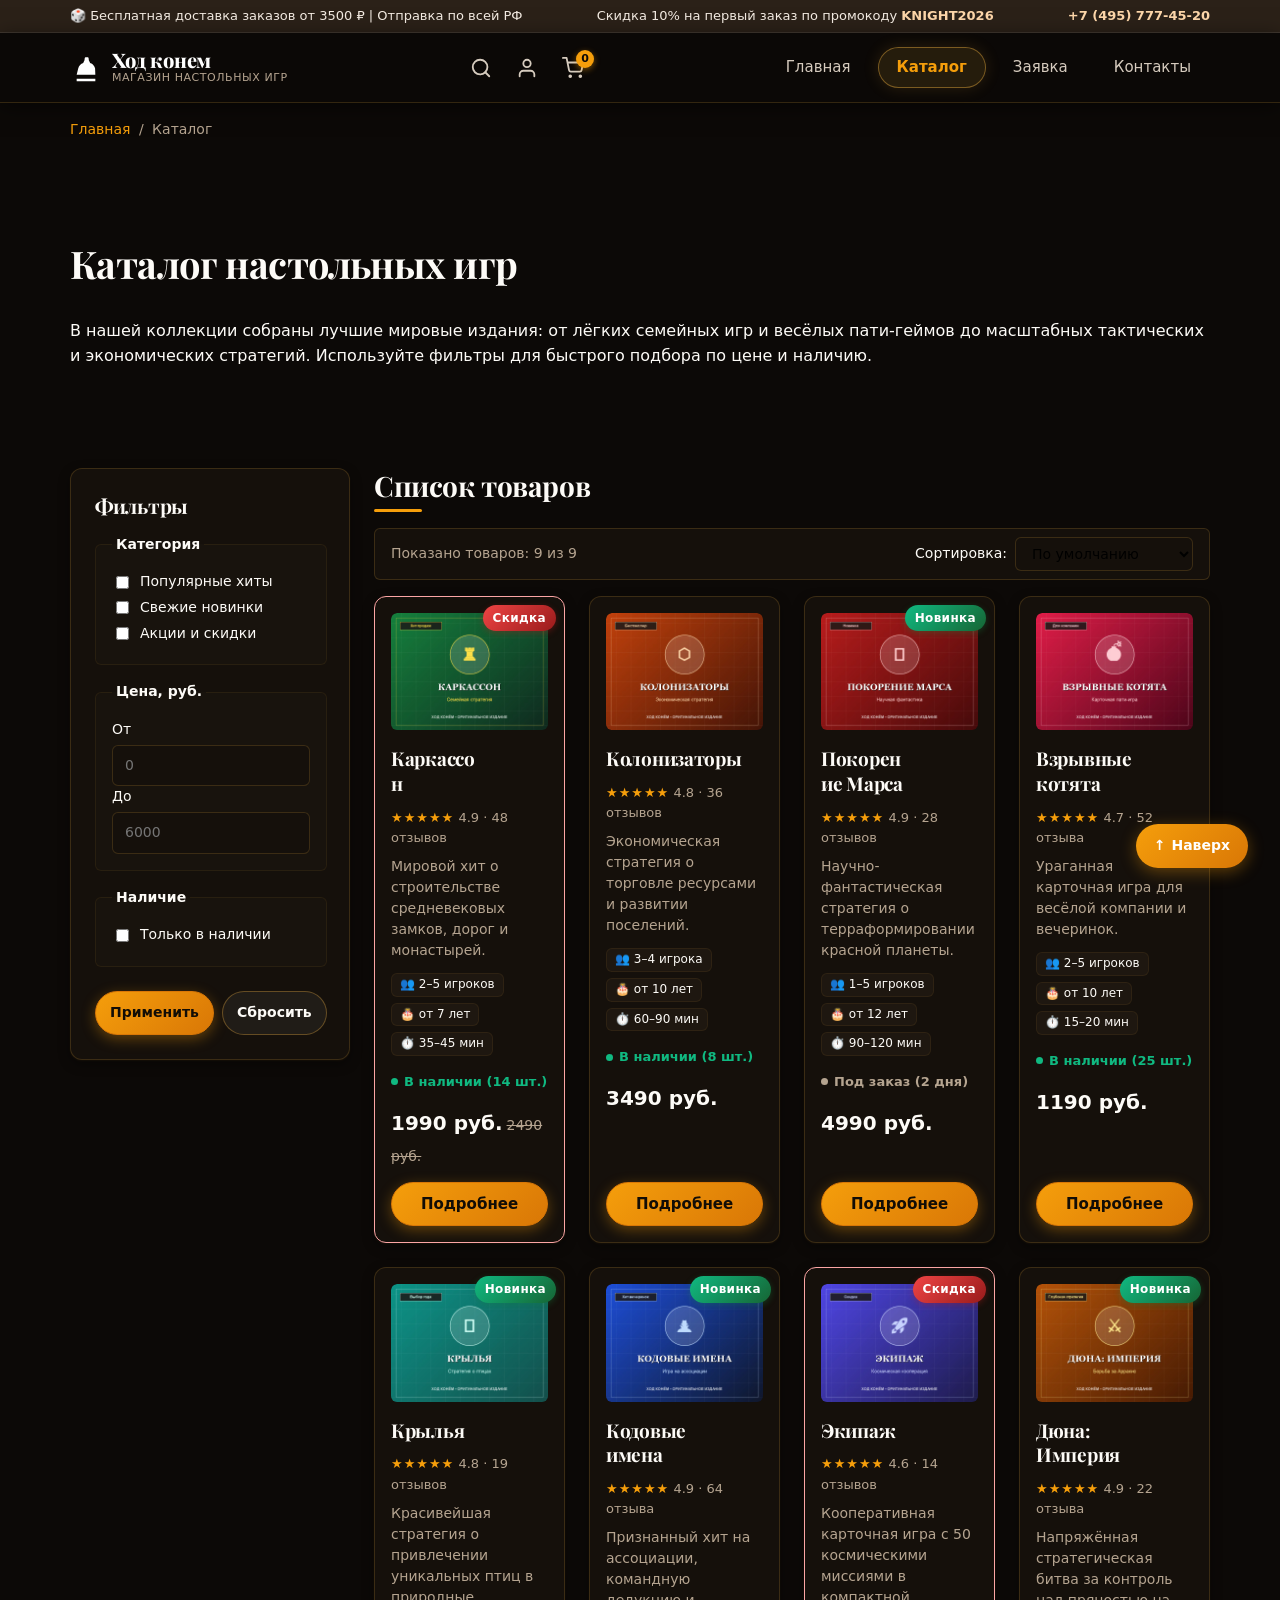
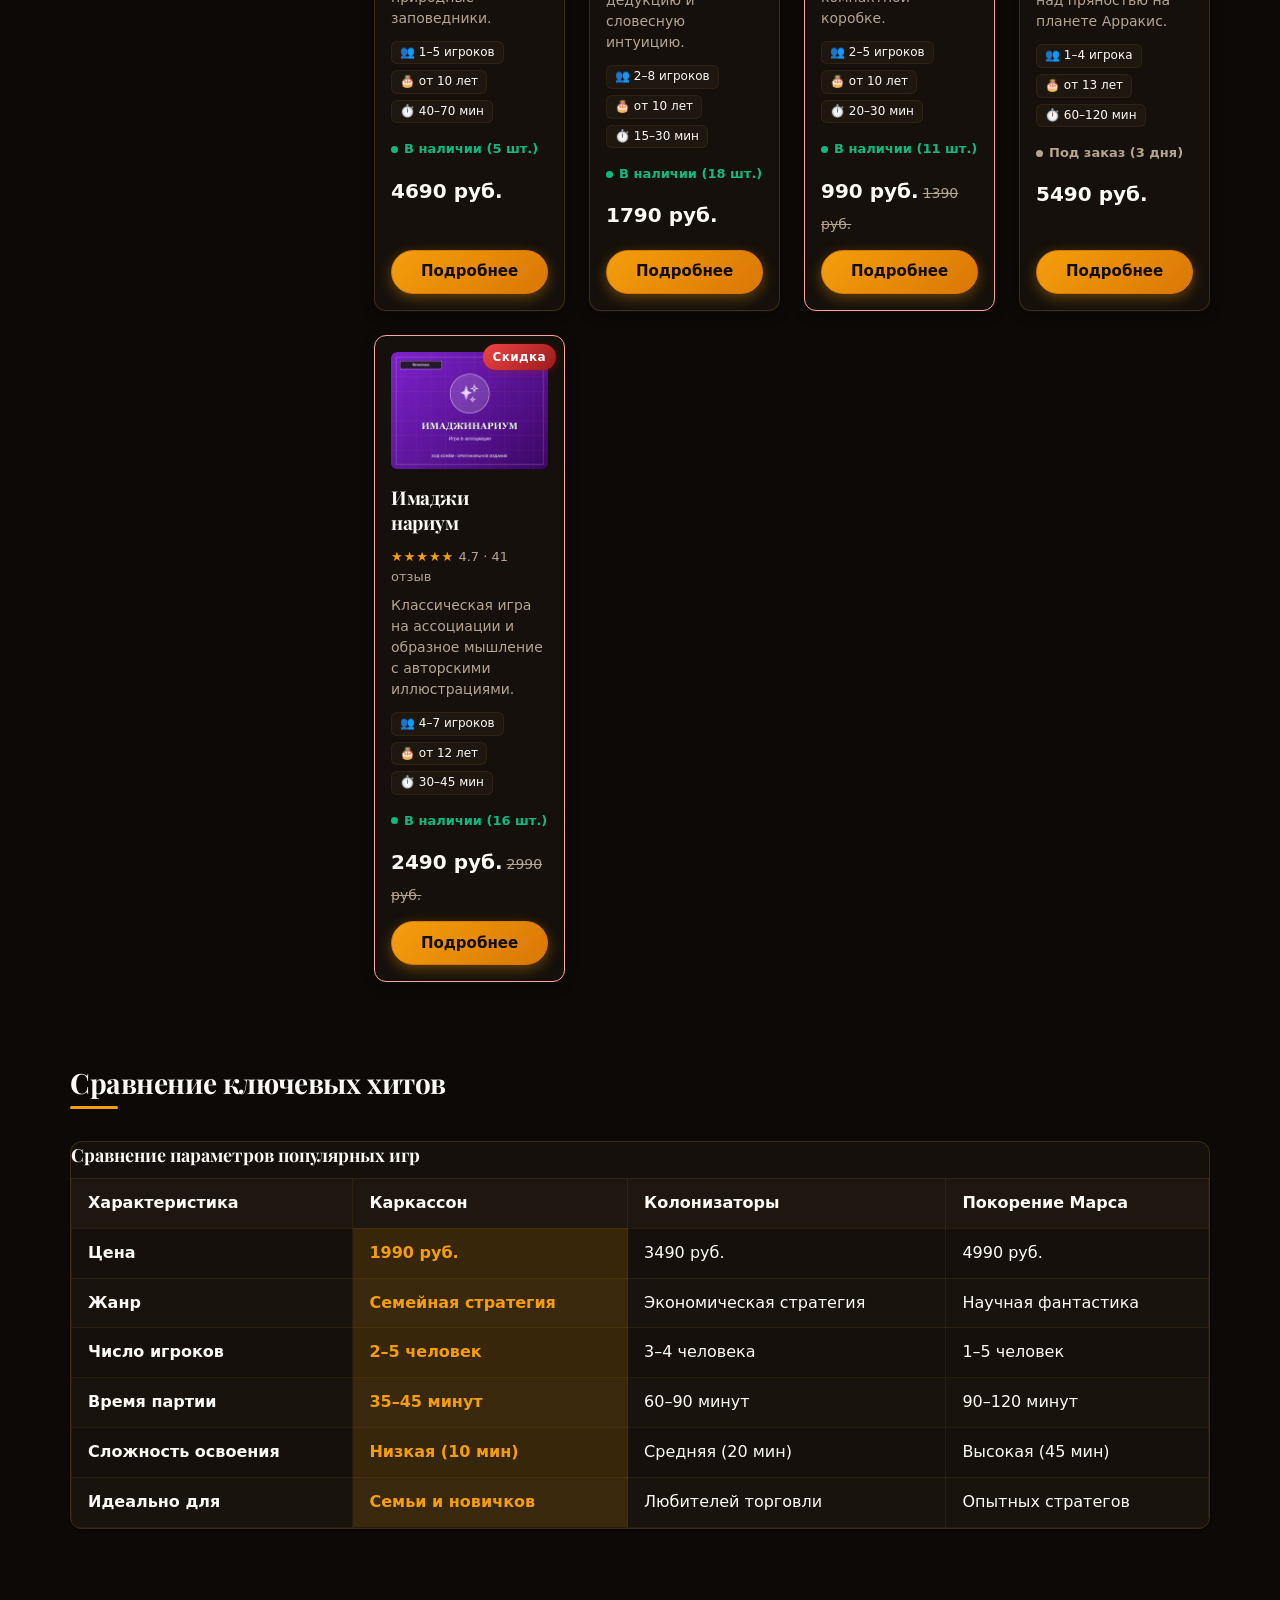
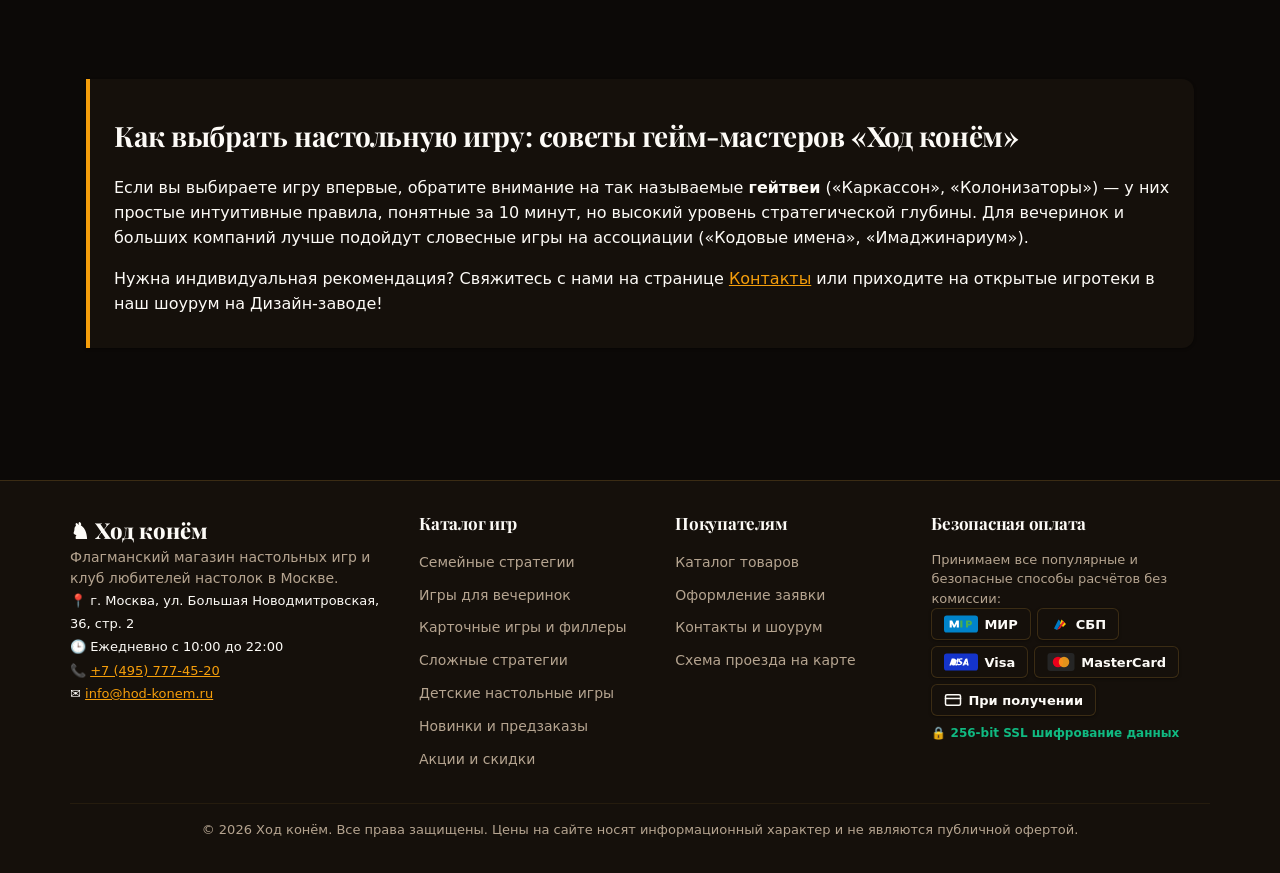
==== commit eadd5c02: "feat: match concept mockup layout with unified header, custom crown doodle, swoosh typography, and G" ====
--- a/catalog.html
+++ b/catalog.html
@@ -5,6 +5,9 @@
   <meta name="viewport" content="width=device-width, initial-scale=1.0">
   <meta name="description" content="Каталог оригинальных настольных игр магазина «Ход конём»: стратегии, семейные, карточные, детские и пати-игры. Удобный подбор по числу игроков, времени и сложности.">
   <title>Каталог настольных игр — Ход конём</title>
+  <link rel="preconnect" href="https://fonts.googleapis.com">
+  <link rel="preconnect" href="https://fonts.gstatic.com" crossorigin>
+  <link href="https://fonts.googleapis.com/css2?family=Playfair+Display:ital,wght@0,700;0,800;0,900;1,700&family=Plus+Jakarta+Sans:wght@400;500;600;700&display=swap" rel="stylesheet">
   <link rel="stylesheet" href="css/style.css">
   <link rel="stylesheet" href="css/responsive.css">
 </head>
@@ -20,35 +23,15 @@
 
   <header class="site-header" id="top">
     <div class="site-header__inner">
-      <div class="site-header__top-row">
-        <a class="site-header__logo" href="index.html">
-          Ход конём
+      <a class="site-header__logo" href="index.html">
+        <svg class="site-header__logo-icon" width="32" height="32" viewBox="0 0 24 24" fill="currentColor" aria-hidden="true">
+          <path d="M19 22H5v-2h14v2M17.5 12c-.3 0-.5-.2-.5-.5 0-1.1-.9-2-2-2-.3 0-.5-.2-.5-.5s.2-.5.5-.5c1.7 0 3 1.3 3 3 0 .3-.2.5-.5.5M19 17H5l1.2-4.8c.5-1.9 1.9-3.4 3.7-4l.6-1.2C10.8 6.4 11 5.7 11 5c0-.6.4-1 1-1h1c.6 0 1 .4 1 1 0 .7.2 1.4.5 2l.6 1.2c1.8.6 3.2 2.1 3.7 4L19 17z"/>
+        </svg>
+        <span class="site-header__logo-text">
+          <span class="site-header__brand">Ход конем</span>
           <span class="site-header__tagline">Магазин настольных игр</span>
-        </a>
-
-        <div class="site-header__search" role="search">
-          <label class="visually-hidden" for="site-search">Поиск по каталогу настольных игр</label>
-          <input class="site-header__search-input" id="site-search" type="search" placeholder="Поиск настольной игры, жанра или автора...">
-          <button class="site-header__search-btn" type="button" aria-label="Найти">🔍</button>
-        </div>
-
-        <div class="site-header__actions">
-          <a class="header-action" href="contacts.html" title="Контакты и шоурум">
-            <span class="header-action__icon" aria-hidden="true">📞</span>
-            <span class="header-action__text">
-              <span class="header-action__sub">10:00–22:00</span>
-              <span class="header-action__main">+7 (495) 777-45-20</span>
-            </span>
-          </a>
-          <a class="header-action header-action--cart" href="order.html" title="Перейти к оформлению заказа">
-            <span class="header-action__icon" aria-hidden="true">🛒</span>
-            <span class="header-action__text">
-              <span class="header-action__sub">Быстрый заказ</span>
-              <span class="header-action__main">Корзина</span>
-            </span>
-          </a>
-        </div>
-      </div>
+        </span>
+      </a>
 
       <!-- Главная навигация: 4 полные страницы без якорей -->
       <nav class="site-nav" aria-label="Основная навигация">
@@ -67,6 +50,29 @@
           </li>
         </ul>
       </nav>
+
+      <div class="site-header__actions">
+        <a class="header-action-icon" href="catalog.html" aria-label="Поиск по каталогу" title="Поиск">
+          <svg width="22" height="22" viewBox="0 0 24 24" fill="none" stroke="currentColor" stroke-width="2" stroke-linecap="round" stroke-linejoin="round">
+            <circle cx="11" cy="11" r="8"></circle>
+            <line x1="21" y1="21" x2="16.65" y2="16.65"></line>
+          </svg>
+        </a>
+        <a class="header-action-icon" href="contacts.html" aria-label="Контакты и шоурум" title="Контакты и шоурум">
+          <svg width="22" height="22" viewBox="0 0 24 24" fill="none" stroke="currentColor" stroke-width="2" stroke-linecap="round" stroke-linejoin="round">
+            <path d="M20 21v-2a4 4 0 0 0-4-4H8a4 4 0 0 0-4 4v2"></path>
+            <circle cx="12" cy="7" r="4"></circle>
+          </svg>
+        </a>
+        <a class="header-action-icon header-action-icon--cart" href="order.html" aria-label="Корзина: 0 товаров" title="Корзина">
+          <svg width="22" height="22" viewBox="0 0 24 24" fill="none" stroke="currentColor" stroke-width="2" stroke-linecap="round" stroke-linejoin="round">
+            <circle cx="9" cy="21" r="1"></circle>
+            <circle cx="20" cy="21" r="1"></circle>
+            <path d="M1 1h4l2.68 13.39a2 2 0 0 0 2 1.61h9.72a2 2 0 0 0 2-1.61L23 6H6"></path>
+          </svg>
+          <span class="header-cart-badge" aria-hidden="true">0</span>
+        </a>
+      </div>
     </div>
   </header>
 
--- a/css/style.css
+++ b/css/style.css
@@ -3,42 +3,44 @@
    Основной файл стилей (style.css)
    ========================================================================== */
 
+@import url('https://fonts.googleapis.com/css2?family=Playfair+Display:ital,wght@0,700;0,800;0,900;1,700&family=Plus+Jakarta+Sans:wght@400;500;600;700&display=swap');
+
 /* ===============================
    1. Переменные проекта (Design Tokens)
    =============================== */
 
 :root {
-  /* Фирменная палитра: тёплые тона дерева, пергамента и янтаря */
-  --color-bg: #faf7f2;
-  --color-surface: #ffffff;
-  --color-surface-accent: #f4ece2;
-  --color-surface-soft: #fbf7f1;
-  --color-surface-hover: #fffdfa;
-
-  /* Основной акцент: терракота / тёплый янтарь */
-  --color-primary: #b43403;
-  --color-primary-dark: #8c2500;
-  --color-primary-light: #ffedd5;
-  --color-primary-glow: rgba(180, 52, 3, 0.22);
+  /* Фирменная тёмная палитра: глубокие тона тёмного дерева, шоколада и тёплого янтаря */
+  --color-bg: #0c0907;
+  --color-surface: #15100b;
+  --color-surface-accent: #1e1710;
+  --color-surface-soft: #18130d;
+  --color-surface-hover: #261d15;
+
+  /* Основной акцент: благородное золото и янтарь как на макете */
+  --color-primary: #f59e0b;
+  --color-primary-dark: #d97706;
+  --color-primary-light: #fef3c7;
+  --color-primary-glow: rgba(245, 158, 11, 0.35);
 
   /* Золотой акцент для рейтинга и победных очков */
-  --color-accent-gold: #d97706;
-  --color-accent-gold-bg: #fffbeb;
+  --color-accent-gold: #f59e0b;
+  --color-accent-gold-bg: rgba(245, 158, 11, 0.15);
 
   /* Границы и разделители */
-  --color-border: #e6ded5;
-  --color-border-light: #f0e9e1;
-
-  /* Текст (высокий контраст WCAG AAA > 12:1) */
-  --color-text: #1c1917;
-  --color-muted: #574c43;
+  --color-border: rgba(229, 169, 60, 0.18);
+  --color-border-light: rgba(229, 169, 60, 0.08);
+
+  /* Текст (высокий контраст WCAG AAA) */
+  --color-text: #fdfbf7;
+  --color-muted: #b5a490;
   --color-white: #ffffff;
 
   /* Системные статусы */
-  --color-danger: #b91c1c;
-  --color-danger-bg: #fef2f2;
-  --color-success: #15803d;
-  --color-success-bg: #f0fdf4;
+  --color-danger: #ef4444;
+  --color-danger-bg: rgba(239, 68, 68, 0.15);
+  --color-success: #10b981;
+  --color-success-bg: rgba(16, 185, 129, 0.15);
 
   /* Отступы */
   --space-xs: 4px;
@@ -49,8 +51,8 @@
 
   /* Скругления */
   --radius-sm: 6px;
-  --radius-md: 10px;
-  --radius-lg: 16px;
+  --radius-md: 12px;
+  --radius-lg: 20px;
   --radius-full: 9999px;
 
   /* Размеры контейнера */
@@ -61,11 +63,11 @@
   --font-body: system-ui, -apple-system, "Segoe UI", Roboto, "Helvetica Neue", Arial, sans-serif;
 
   /* Тени (многоуровневая глубина) */
-  --shadow-sm: 0 1px 3px rgba(28, 25, 23, 0.06);
-  --shadow-card: 0 2px 6px rgba(28, 25, 23, 0.04), 0 8px 20px rgba(28, 25, 23, 0.05);
-  --shadow-card-hover: 0 6px 16px rgba(28, 25, 23, 0.08), 0 16px 32px rgba(180, 52, 3, 0.12);
-  --shadow-button: 0 2px 6px var(--color-primary-glow);
-  --shadow-dropdown: 0 10px 25px rgba(28, 25, 23, 0.12);
+  --shadow-sm: 0 1px 3px rgba(0, 0, 0, 0.4);
+  --shadow-card: 0 4px 12px rgba(0, 0, 0, 0.4), 0 1px 2px rgba(229, 169, 60, 0.08);
+  --shadow-card-hover: 0 14px 34px rgba(0, 0, 0, 0.6), 0 0 24px rgba(245, 158, 11, 0.2);
+  --shadow-button: 0 4px 16px rgba(245, 158, 11, 0.4);
+  --shadow-dropdown: 0 16px 36px rgba(0, 0, 0, 0.7);
 
   /* Переходы */
   --transition: 0.2s cubic-bezier(0.2, 0.8, 0.2, 1);
@@ -161,61 +163,124 @@
   position: sticky;
   top: 0;
   z-index: 100;
-  padding: var(--space-md) var(--space-lg);
-  background-color: rgba(255, 255, 255, 0.95);
-  backdrop-filter: blur(10px);
+  padding: 12px var(--space-lg);
+  background-color: rgba(12, 9, 7, 0.94);
+  backdrop-filter: blur(12px);
   border-bottom: 1px solid var(--color-border);
-  box-shadow: 0 2px 8px rgba(28, 25, 23, 0.03);
+  box-shadow: 0 4px 20px rgba(0, 0, 0, 0.5);
 }
 
 .site-header__inner {
   max-width: var(--container-width);
   margin: 0 auto;
-}
-
-/* Фирменный логотип с символом шахматного коня */
+  display: flex;
+  align-items: center;
+  justify-content: space-between;
+  gap: 20px;
+}
+
+/* Фирменный логотип с символом шахматного коня как на макете */
 .site-header__logo {
   display: inline-flex;
   align-items: center;
-  gap: 10px;
+  gap: 12px;
+  text-decoration: none;
+  color: var(--color-text);
+  flex-shrink: 0;
+}
+
+.site-header__logo-icon {
+  width: 32px;
+  height: 32px;
+  color: #ffffff;
+  flex-shrink: 0;
+  transition: transform var(--transition), color var(--transition);
+}
+
+.site-header__logo:hover .site-header__logo-icon {
+  transform: rotate(-8deg) scale(1.08);
+  color: var(--color-primary);
+}
+
+.site-header__logo-text {
+  display: flex;
+  flex-direction: column;
+}
+
+.site-header__brand {
   font-family: var(--font-heading);
-  font-size: 22px;
+  font-size: 20px;
   font-weight: 800;
-  letter-spacing: -0.02em;
+  letter-spacing: -0.01em;
+  color: #ffffff;
+  line-height: 1.1;
+}
+
+.site-header__tagline {
+  font-family: var(--font-body);
+  font-size: 11px;
+  font-weight: 500;
+  color: #a89b8c;
+  letter-spacing: 0.04em;
+  text-transform: none;
+  margin-top: 2px;
+}
+
+/* Действия в шапке (поиск, профиль, корзина с бейджем) */
+.site-header__actions {
+  display: inline-flex;
+  align-items: center;
+  gap: 12px;
+  flex-shrink: 0;
+}
+
+.header-action-icon {
+  position: relative;
+  display: inline-flex;
+  align-items: center;
+  justify-content: center;
+  width: 38px;
+  height: 38px;
+  color: #d6cbbe;
+  border-radius: 50%;
   text-decoration: none;
-  color: var(--color-text);
-  transition: color var(--transition);
-}
-
-.site-header__logo::before {
-  content: "♞";
+  transition: all var(--transition);
+}
+
+.header-action-icon:hover {
+  color: var(--color-primary);
+  background-color: rgba(245, 158, 11, 0.12);
+  transform: translateY(-1px);
+}
+
+.header-cart-badge {
+  position: absolute;
+  top: 1px;
+  right: -2px;
   display: inline-flex;
   align-items: center;
   justify-content: center;
-  width: 36px;
-  height: 36px;
-  background: linear-gradient(135deg, var(--color-primary), var(--color-primary-dark));
-  color: var(--color-white);
-  border-radius: var(--radius-sm);
-  font-size: 22px;
+  min-width: 18px;
+  height: 18px;
+  padding: 0 4px;
+  border-radius: var(--radius-full);
+  background-color: var(--color-primary);
+  color: #0c0907;
+  font-size: 11px;
+  font-weight: 800;
   line-height: 1;
-  box-shadow: 0 2px 8px var(--color-primary-glow);
-  transition: transform var(--transition);
-}
-
-.site-header__logo:hover::before {
-  transform: rotate(-8deg) scale(1.08);
-}
-
-/* Навигация */
+  box-shadow: 0 2px 6px rgba(245, 158, 11, 0.45);
+}
+
+/* Навигация в стиле pill-меню из макета */
 .site-nav__list {
   display: flex;
   flex-wrap: wrap;
   justify-content: center;
   align-items: center;
-  gap: var(--space-sm);
+  gap: 8px;
   padding: 0;
-  margin: var(--space-md) 0 0;
+  margin: 0;
   list-style: none;
 }
 
@@ -226,26 +291,28 @@
 .site-nav__link {
   display: inline-flex;
   align-items: center;
-  padding: 8px 14px;
-  color: var(--color-text);
+  padding: 8px 18px;
+  color: #d6cbbe;
   font-size: 15px;
   font-weight: 500;
   text-decoration: none;
-  border-radius: var(--radius-sm);
+  border-radius: var(--radius-full);
+  border: 1px solid transparent;
   transition: all var(--transition);
 }
 
 .site-nav__link:hover {
-  color: var(--color-primary);
-  background-color: var(--color-surface-accent);
-}
-
-/* Активная страница */
+  color: #f59e0b;
+  background-color: rgba(245, 158, 11, 0.08);
+}
+
+/* Активная страница: золотая плашка в виде пилюли */
 .site-nav__link--active,
 .site-nav__link--active:hover {
-  color: var(--color-white);
-  background: linear-gradient(135deg, var(--color-primary), var(--color-primary-dark));
-  box-shadow: 0 2px 6px var(--color-primary-glow);
+  color: #f59e0b;
+  background: rgba(229, 169, 60, 0.12);
+  border: 1px solid rgba(229, 169, 60, 0.45);
+  box-shadow: 0 0 16px rgba(229, 169, 60, 0.15);
   font-weight: 600;
 }
 
@@ -273,37 +340,153 @@
   padding: 0 4px;
 }
 
-/* Главный hero-баннер */
+/* Главный hero-баннер в точности по стилю присланного макета */
 .hero {
+  position: relative;
   max-width: var(--container-width);
   margin: 0 auto var(--space-xl);
-  padding: clamp(24px, 5vw, 48px);
-  background: linear-gradient(135deg, #ffffff 0%, var(--color-surface-accent) 65%, #faede1 100%);
-  border: 1px solid var(--color-border);
+  padding: clamp(28px, 4vw, 52px);
+  background: radial-gradient(circle at 75% 40%, rgba(245, 158, 11, 0.16) 0%, transparent 65%),
+              radial-gradient(circle at 20% 35%, rgba(245, 158, 11, 0.08) 0%, transparent 50%),
+              linear-gradient(135deg, #18120b 0%, #120e0a 60%, #0c0907 100%);
+  border: 1px solid rgba(245, 158, 11, 0.25);
   border-radius: var(--radius-lg);
-  box-shadow: var(--shadow-card);
+  box-shadow: 0 20px 50px rgba(0, 0, 0, 0.65), 0 0 35px rgba(245, 158, 11, 0.1);
+  overflow: hidden;
 }
 
 .hero__content {
-  display: grid;
-  gap: var(--space-md);
+  display: flex;
+  flex-direction: column;
+  justify-content: center;
+  align-items: flex-start;
+  gap: 0;
+}
+
+.hero__badge {
+  display: inline-flex;
+  align-items: center;
+  transform: rotate(-7deg);
+  transform-origin: bottom left;
+  margin-bottom: 2px;
+  filter: drop-shadow(0 2px 8px rgba(245, 158, 11, 0.4));
+}
+
+.hero__crown-svg {
+  display: block;
+  overflow: visible;
 }
 
 .hero__title {
-  margin: 0;
-  color: var(--color-text);
-}
-
-.hero p {
-  color: var(--color-muted);
-  font-size: 17px;
-  line-height: 1.6;
+  display: flex;
+  flex-direction: column;
+  align-items: flex-start;
+  font-family: var(--font-heading);
+  font-size: clamp(44px, 6.5vw, 76px);
+  line-height: 0.95;
+  font-weight: 800;
+  color: #fdfbf7;
+  letter-spacing: -0.02em;
+  margin: 0 0 16px;
+  text-shadow: 0 2px 20px rgba(0, 0, 0, 0.6);
+}
+
+.hero__title-line {
+  display: block;
+}
+
+.hero__title-line--second {
+  position: relative;
+  margin-top: 4px;
+}
+
+.hero__swoosh {
+  display: block;
+  width: clamp(160px, 22vw, 250px);
+  height: auto;
+  margin-top: 4px;
+  filter: drop-shadow(0 2px 8px rgba(245, 158, 11, 0.45));
+}
+
+.hero__subtitle {
+  font-size: clamp(16px, 1.8vw, 19px);
+  color: #d1c5b4;
+  line-height: 1.45;
+  margin: 0 0 22px;
+  max-width: 440px;
+}
+
+.hero__actions {
+  display: flex;
+  align-items: center;
+  gap: 12px;
+  margin-bottom: 26px;
+}
+
+.hero__cta-btn {
+  display: inline-flex;
+  align-items: center;
+  gap: 10px;
+  padding: 14px 34px;
+  font-size: 16px;
+  font-weight: 700;
+  color: #140d06;
+  background: linear-gradient(135deg, #f59e0b 0%, #e5a93c 50%, #d97706 100%);
+  border-radius: var(--radius-full);
+  box-shadow: 0 8px 24px rgba(245, 158, 11, 0.4);
+  transition: all var(--transition);
+}
+
+.hero__cta-btn:hover {
+  transform: translateY(-2px);
+  box-shadow: 0 12px 32px rgba(245, 158, 11, 0.55);
+  color: #0c0907;
+}
+
+.hero__features {
+  display: flex;
+  flex-wrap: wrap;
+  align-items: flex-start;
+  gap: 20px clamp(16px, 2.8vw, 36px);
+  padding-top: 18px;
+  border-top: 1px solid rgba(245, 158, 11, 0.18);
+  width: 100%;
+}
+
+.hero__feature {
+  display: flex;
+  flex-direction: column;
+  align-items: flex-start;
+  gap: 8px;
+}
+
+.hero__feature-icon {
+  display: flex;
+  align-items: center;
+  justify-content: center;
+  width: 28px;
+  height: 28px;
+  color: #f59e0b;
+  flex-shrink: 0;
+}
+
+.hero__feature-text {
+  font-size: 13px;
+  font-weight: 500;
+  line-height: 1.35;
+  color: #e5dccf;
 }
 
 .hero__image {
+  width: 100%;
+  max-width: 560px;
+  height: auto;
+  margin-inline: auto;
   border-radius: var(--radius-md);
-  box-shadow: 0 10px 25px rgba(28, 25, 23, 0.12);
-  border: 1px solid rgba(28, 25, 23, 0.08);
+  display: block;
+  object-fit: cover;
+  box-shadow: 0 16px 40px rgba(0, 0, 0, 0.6), 0 0 30px rgba(245, 158, 11, 0.14);
+  border: 1px solid rgba(245, 158, 11, 0.22);
 }
 
 .section {
@@ -395,8 +578,8 @@
 }
 
 .product-card:hover {
-  border-color: #d7a482;
-  box-shadow: var(--shadow-card-hover);
+  border-color: rgba(245, 158, 11, 0.45);
+  box-shadow: 0 14px 34px rgba(0, 0, 0, 0.6), 0 0 20px rgba(245, 158, 11, 0.15);
   transform: translateY(-4px);
 }
 
@@ -434,7 +617,12 @@
 
 .product-card__button {
   margin-top: auto;
-  align-self: flex-start;
+  width: 100%;
+  justify-content: center;
+  padding: 11px 16px;
+  font-size: 15px;
+  font-weight: 700;
+  border-radius: var(--radius-full);
 }
 
 /* Теги характеристик настольной игры в карточке */
@@ -561,9 +749,9 @@
   display: inline-flex;
   align-items: center;
   justify-content: center;
-  padding: 10px 20px;
+  padding: 10px 22px;
   border: 1px solid transparent;
-  border-radius: var(--radius-sm);
+  border-radius: var(--radius-full);
   font-family: inherit;
   font-size: 15px;
   font-weight: 600;
@@ -575,34 +763,36 @@
 }
 
 .button--primary {
-  color: var(--color-white);
-  background: linear-gradient(180deg, #c2410c 0%, #b43403 100%);
-  border-color: #9a3412;
-  box-shadow: 0 2px 6px var(--color-primary-glow), inset 0 1px 0 rgba(255, 255, 255, 0.2);
+  color: #120d06;
+  background: linear-gradient(135deg, #f59e0b 0%, #d97706 100%);
+  border-color: #d97706;
+  box-shadow: 0 4px 14px rgba(245, 158, 11, 0.35);
+  font-weight: 700;
 }
 
 .button--primary:hover {
-  color: var(--color-white);
-  background: linear-gradient(180deg, #b43403 0%, #9a3412 100%);
-  box-shadow: 0 4px 12px var(--color-primary-glow);
-  transform: translateY(-1px);
+  color: #120d06;
+  background: linear-gradient(135deg, #fbbf24 0%, #f59e0b 100%);
+  box-shadow: 0 8px 22px rgba(245, 158, 11, 0.5);
+  transform: translateY(-2px);
 }
 
 .button--primary:active {
   transform: translateY(1px);
-  box-shadow: 0 1px 3px var(--color-primary-glow);
+  box-shadow: 0 2px 6px rgba(245, 158, 11, 0.3);
 }
 
 .button--secondary {
-  color: var(--color-text);
-  background-color: var(--color-surface);
-  border: 1.5px solid var(--color-border);
+  color: #fdfbf7;
+  background-color: rgba(255, 255, 255, 0.05);
+  border: 1px solid rgba(229, 169, 60, 0.35);
 }
 
 .button--secondary:hover {
-  color: var(--color-primary);
-  border-color: var(--color-primary);
-  background-color: var(--color-surface-accent);
+  color: #f59e0b;
+  border-color: #f59e0b;
+  background-color: rgba(229, 169, 60, 0.12);
+  transform: translateY(-2px);
 }
 
 .button--secondary:active {
@@ -720,13 +910,15 @@
 
 .catalog-filters__actions {
   display: flex;
-  flex-wrap: wrap;
-  gap: var(--space-sm);
-  margin-top: var(--space-xs);
+  gap: 10px;
+  margin-top: var(--space-sm);
 }
 
 .catalog-filters__actions .button {
-  flex: 1 1 auto;
+  flex: 1 1 0;
+  justify-content: center;
+  padding: 10px 14px;
+  font-size: 14px;
 }
 
 .catalog-products {
@@ -825,6 +1017,7 @@
   border: 1.5px solid var(--color-border);
   border-radius: var(--radius-sm);
   background-color: var(--color-surface);
+  color: var(--color-text);
   font: inherit;
   font-size: 15px;
   transition: border-color var(--transition), box-shadow var(--transition);
@@ -845,7 +1038,7 @@
 .order-form__input:hover,
 .order-form__select:hover,
 .order-form__textarea:hover {
-  border-color: #d7a482;
+  border-color: rgba(245, 158, 11, 0.45);
 }
 
 .order-form__input:focus,
@@ -865,8 +1058,15 @@
 
 .order-form__actions {
   display: flex;
-  gap: 12px;
   margin-top: var(--space-lg);
+}
+
+.order-form__actions .button {
+  width: 100%;
+  padding: 13px 24px;
+  font-size: 16px;
+  font-weight: 700;
+  justify-content: center;
 }
 
 .order-form--page {
@@ -1017,19 +1217,45 @@
   display: flex;
   flex-wrap: wrap;
   align-items: center;
-  gap: var(--space-md);
-  margin-bottom: var(--space-md);
+  gap: 12px;
+  margin: var(--space-md) 0 var(--space-lg);
+  padding: 16px;
+  background-color: var(--color-surface);
+  border: 1px solid var(--color-border);
+  border-radius: var(--radius-md);
+  box-shadow: var(--shadow-sm);
+}
+
+.product__buy label {
+  font-weight: 600;
+  font-size: 14px;
+  color: var(--color-muted);
 }
 
 .product__quantity {
-  width: 90px;
+  width: 72px;
   padding: 10px 12px;
   border: 1.5px solid var(--color-border);
-  border-radius: var(--radius-sm);
-  background-color: var(--color-surface);
+  border-radius: var(--radius-full);
+  background-color: var(--color-bg);
+  color: var(--color-text);
   font: inherit;
-  font-weight: 600;
+  font-weight: 700;
   text-align: center;
+}
+
+.product__buy .button--primary {
+  flex: 1 1 180px;
+  padding: 12px 24px;
+  font-size: 16px;
+  justify-content: center;
+}
+
+.product__buy .button--secondary {
+  flex: 0 1 auto;
+  padding: 12px 20px;
+  font-size: 15px;
+  justify-content: center;
 }
 
 .product__perks {
@@ -1099,9 +1325,9 @@
 }
 
 .product-table__cell--accent {
-  background-color: #faede1;
-  font-weight: 700;
-  color: var(--color-primary-dark);
+  background-color: rgba(245, 158, 11, 0.15);
+  font-weight: 700;
+  color: var(--color-primary);
 }
 
 .product-info-list {
@@ -1410,7 +1636,7 @@
 }
 
 .site-header__search-input:focus {
-  background-color: #ffffff;
+  background-color: #1e1710;
   border-color: var(--color-primary);
   box-shadow: 0 0 0 3px var(--color-primary-glow);
   outline: none;
@@ -1474,16 +1700,17 @@
 }
 
 .header-action--cart {
-  background-color: #fff7ed;
-  border-color: #fdba74;
+  background-color: rgba(245, 158, 11, 0.15);
+  border-color: rgba(245, 158, 11, 0.45);
 }
 
 .header-action--cart:hover {
-  background-color: #fed7aa;
+  background-color: rgba(245, 158, 11, 0.28);
+  border-color: #f59e0b;
 }
 
 .header-action--cart .header-action__main {
-  color: var(--color-primary);
+  color: #f59e0b;
 }
 
 /* Плашки быстрого выбора категорий */
@@ -1861,7 +2088,7 @@
   border-top: 2px solid var(--color-border);
   font-size: 18px;
   font-weight: 800;
-  color: var(--color-primary-dark);
+  color: var(--color-primary);
 }
 
 /* Контакты: карточки и шаги проезда */
--- a/css/responsive.css
+++ b/css/responsive.css
@@ -60,108 +60,94 @@
    ========================================================================== */
 
 .site-header {
-  position: static;
-  padding: var(--space-md);
+  position: sticky;
+  top: 0;
+  z-index: 100;
+  padding: 10px 16px;
+  background-color: rgba(12, 9, 7, 0.94);
+  backdrop-filter: blur(12px);
   border-bottom: 1px solid var(--color-border);
 }
 
 .site-header__inner {
   display: flex;
-  flex-direction: column;
-  align-items: center;
+  flex-wrap: wrap;
+  align-items: center;
+  justify-content: space-between;
+  gap: 10px 16px;
 }
 
 .site-header__logo {
   display: inline-flex;
   align-items: center;
+  gap: 10px;
+  text-decoration: none;
+}
+
+.site-nav {
+  width: 100%;
+  order: 3;
+}
+
+.site-nav__list {
+  display: flex;
+  flex-wrap: nowrap;
+  overflow-x: auto;
+  -webkit-overflow-scrolling: touch;
+  gap: 6px;
+  padding: 2px 0 4px;
+  margin: 0;
+  list-style: none;
+  scrollbar-width: none;
+}
+
+.site-nav__list::-webkit-scrollbar {
+  display: none;
+}
+
+.site-nav__item {
+  flex-shrink: 0;
+  margin-bottom: 0;
+  width: auto;
+}
+
+.site-nav__link {
+  display: inline-flex;
+  align-items: center;
   justify-content: center;
-  gap: 10px;
-  text-align: center;
-  font-size: 21px;
-}
-
-.site-nav {
-  width: 100%;
-}
-
-.site-nav__list {
-  display: flex;
-  flex-direction: column;
-  gap: 6px;
-  padding: 0;
-  margin: var(--space-md) 0 0;
-  list-style: none;
-  width: 100%;
-}
-
-.site-nav__item {
-  margin-bottom: 0;
-  width: 100%;
-}
-
-.site-nav__link {
-  display: flex;
-  align-items: center;
-  justify-content: center;
-  width: 100%;
-  padding: 12px 16px;
-  text-align: center;
-  border-radius: var(--radius-sm);
-  min-height: 44px;
-  font-size: 15px;
-}
-
-@media (min-width: 768px) {
+  width: auto;
+  padding: 7px 14px;
+  border-radius: var(--radius-full);
+  min-height: 40px;
+  font-size: 14px;
+  white-space: nowrap;
+}
+
+@media (min-width: 900px) {
   .site-header {
-    position: sticky;
-    top: 0;
-    z-index: 100;
+    padding: 14px var(--space-lg);
   }
 
   .site-header__inner {
-    display: flex;
-    flex-direction: column;
-    align-items: center;
+    flex-wrap: nowrap;
+    justify-content: space-between;
+    gap: 20px;
   }
 
   .site-nav {
     width: auto;
+    order: 2;
   }
 
   .site-nav__list {
-    flex-direction: row;
-    flex-wrap: wrap;
-    justify-content: center;
-    gap: var(--space-sm);
-    width: auto;
-  }
-
-  .site-nav__item {
-    width: auto;
+    overflow-x: visible;
+    gap: 8px;
+    padding: 0;
   }
 
   .site-nav__link {
-    display: inline-flex;
-    width: auto;
-    padding: 8px 14px;
-    min-height: auto;
-  }
-}
-
-@media (min-width: 1024px) {
-  .site-header__inner {
-    flex-direction: row;
-    justify-content: space-between;
-    align-items: center;
-  }
-
-  .site-header__logo {
-    text-align: left;
-    justify-content: flex-start;
-  }
-
-  .site-nav__list {
-    margin: 0;
+    padding: 8px 18px;
+    font-size: 15px;
   }
 }
 
@@ -177,25 +163,46 @@
 }
 
 .hero__content {
-  display: grid;
-  gap: var(--space-md, 16px);
+  display: flex;
+  flex-direction: column;
+  gap: var(--space-sm, 12px);
 }
 
 .hero__title,
 .hero h1 {
-  font-size: clamp(28px, 5.5vw, 46px);
-  line-height: 1.18;
-  margin: 0;
+  display: flex;
+  flex-direction: column;
+  align-items: flex-start;
+  font-family: var(--font-heading);
+  font-size: clamp(40px, 6.5vw, 72px);
+  line-height: 0.98;
+  margin: 0 0 14px;
+  font-weight: 800;
+  letter-spacing: -0.02em;
 }
 
 .hero p {
   margin: 0;
-  font-size: clamp(15px, 2.2vw, 18px);
+}
+
+.hero__subtitle {
+  font-size: clamp(16px, 2vw, 19px);
+  color: #d1c5b4;
+  line-height: 1.45;
+  margin: 0 0 20px;
+  max-width: 440px;
 }
 
 .hero .button {
   align-self: flex-start;
-  min-height: 44px;
+  min-height: 48px;
+}
+
+@media (max-width: 480px) {
+  .hero .button {
+    width: 100%;
+    justify-content: center;
+  }
 }
 
 .hero__picture {
@@ -211,12 +218,12 @@
   border-radius: var(--radius-md);
   display: block;
   object-fit: cover;
-  box-shadow: 0 10px 25px rgba(28, 25, 23, 0.12);
+  box-shadow: 0 16px 40px rgba(0, 0, 0, 0.6), 0 0 30px rgba(245, 158, 11, 0.14);
 }
 
 @media (min-width: 900px) {
   .hero {
-    grid-template-columns: minmax(0, 1.2fr) minmax(320px, 1fr);
+    grid-template-columns: minmax(0, 1.15fr) minmax(320px, 1fr);
   }
 }
 
@@ -244,6 +251,8 @@
 .product-card__button {
   margin-top: auto;
   min-height: 44px;
+  width: 100%;
+  justify-content: center;
 }
 
 @media (min-width: 640px) {
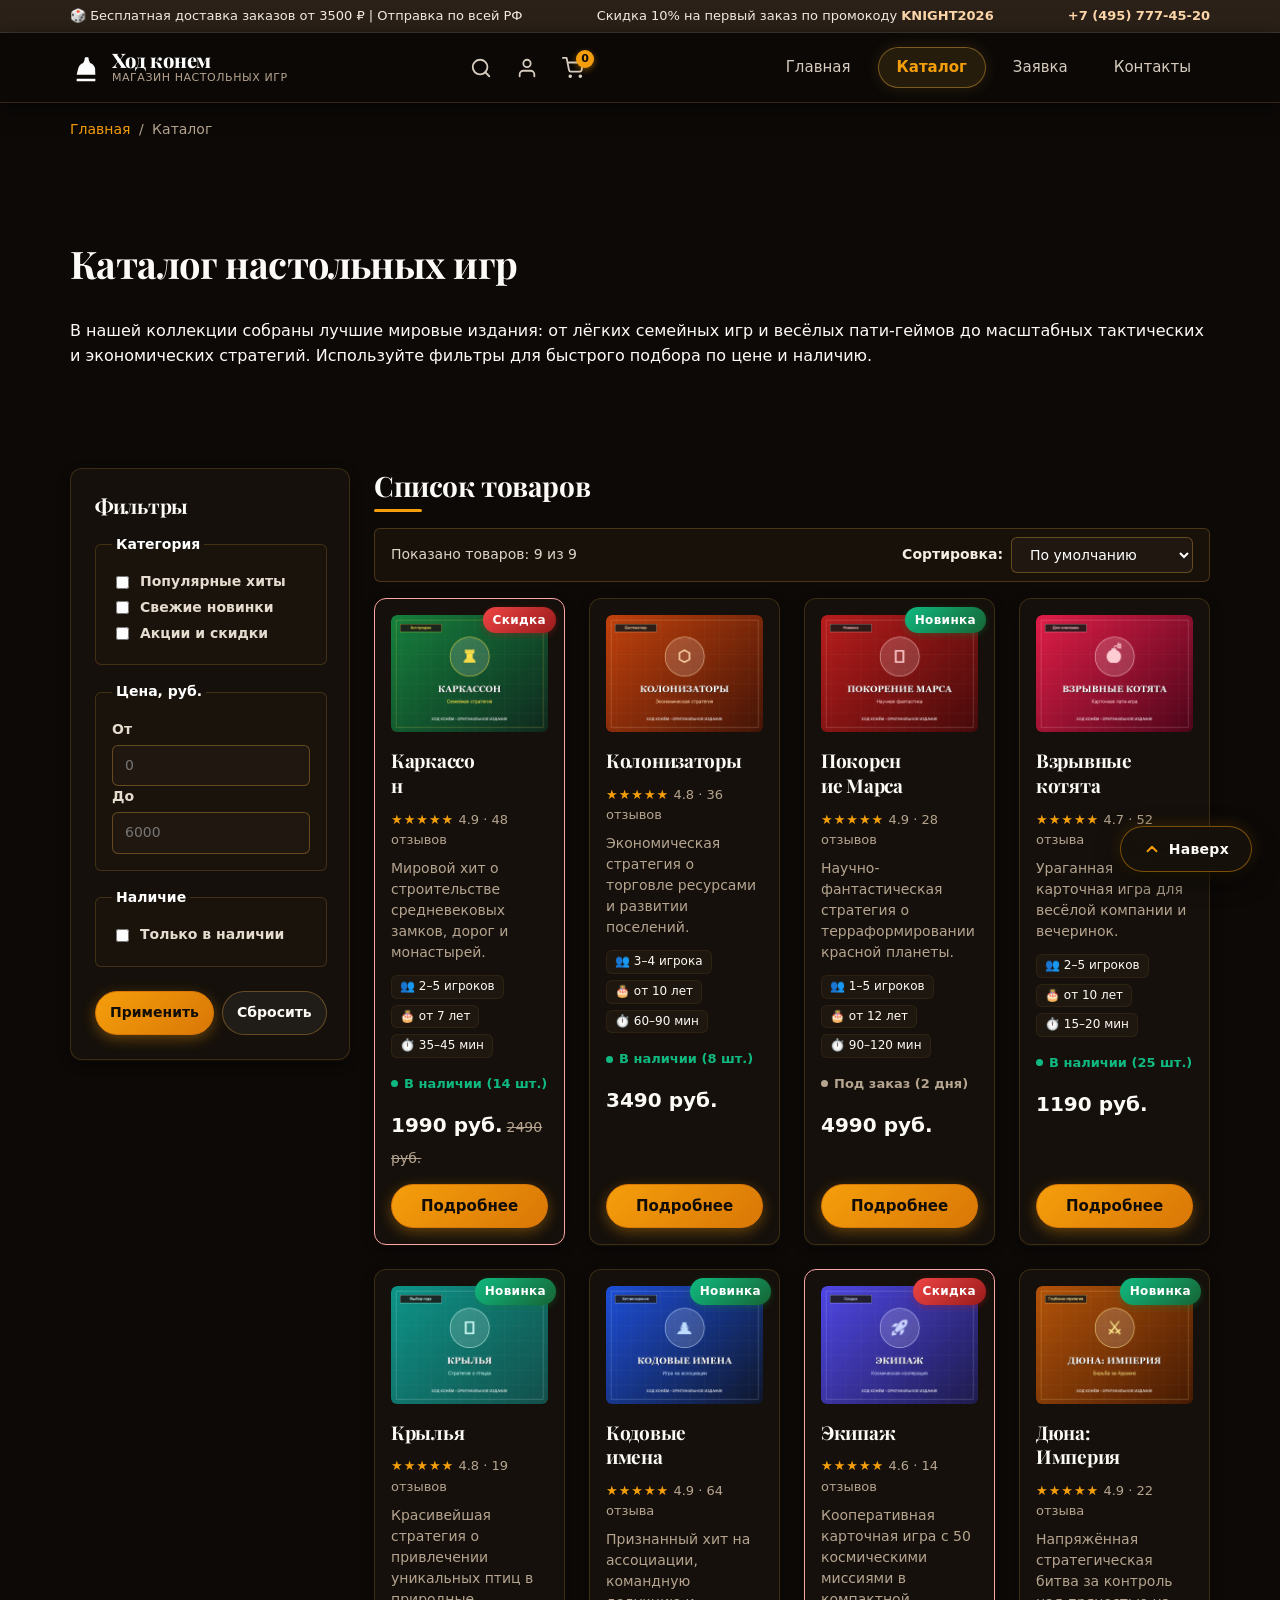
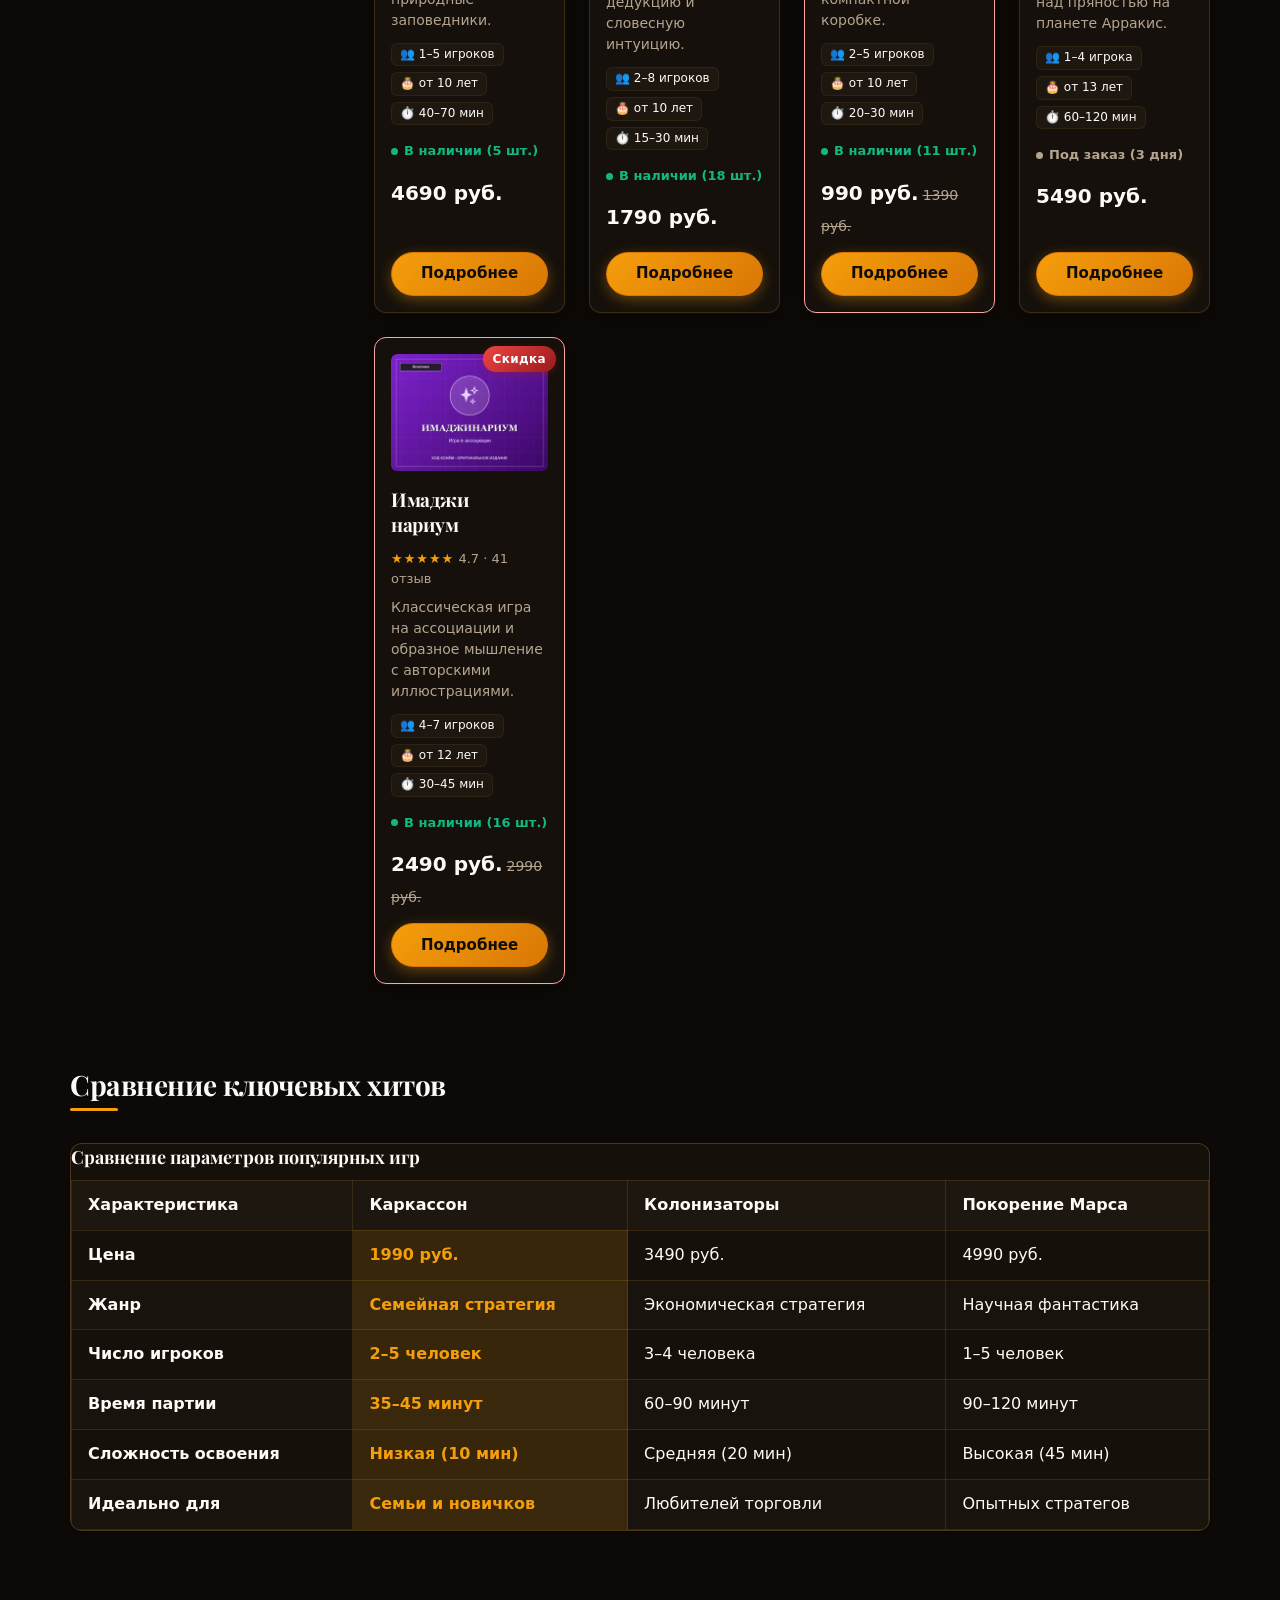
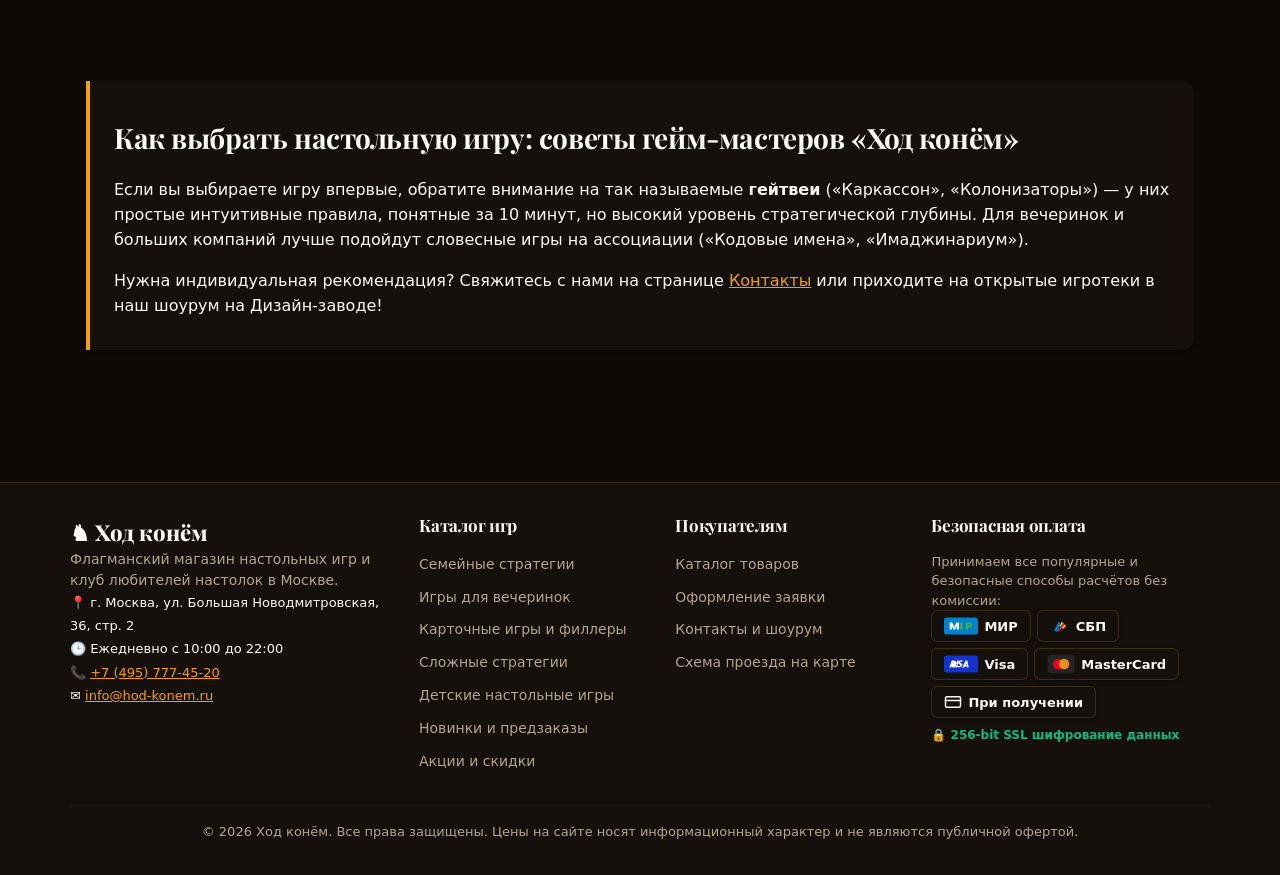
==== commit fb651c35: "style: fix dark form label contrast, inputs blending, and add themed svg to-top button" ====
--- a/catalog.html
+++ b/catalog.html
@@ -560,7 +560,12 @@
     </div>
   </footer>
 
-  <a class="to-top" href="#" onclick="window.scrollTo({top: 0, behavior: 'smooth'}); return false;">Наверх</a>
+  <a class="to-top" href="#" onclick="window.scrollTo({top: 0, behavior: 'smooth'}); return false;" aria-label="Вернуться наверх страницы" title="Наверх">
+    <svg class="to-top__icon" width="18" height="18" viewBox="0 0 24 24" fill="none" stroke="currentColor" stroke-width="2.5" stroke-linecap="round" stroke-linejoin="round" aria-hidden="true">
+      <path d="M18 15l-6-6-6 6"/>
+    </svg>
+    <span class="to-top__text">Наверх</span>
+  </a>
 
   <script src="js/catalog.js" defer></script>
 </body>
--- a/css/style.css
+++ b/css/style.css
@@ -152,6 +152,25 @@
 textarea:focus-visible {
   outline: 2px solid var(--color-primary);
   outline-offset: 3px;
+}
+
+/* Базовые стили доступности для форм и диалогов */
+input,
+select,
+textarea,
+button {
+  font-family: inherit;
+  color: var(--color-text);
+}
+
+label {
+  color: #f5ede2;
+  font-weight: 600;
+}
+
+dialog {
+  color: var(--color-text);
+  background-color: var(--color-surface);
 }
 
 /* ===============================
@@ -871,15 +890,15 @@
 .catalog-filters__group {
   margin: 0;
   padding: var(--space-md);
-  border: 1px solid var(--color-border-light);
+  border: 1px solid rgba(229, 169, 60, 0.2);
   border-radius: var(--radius-sm);
-  background-color: var(--color-surface-soft);
+  background-color: #1a130b;
 }
 
 .catalog-filters__legend {
   font-weight: 700;
   font-size: 14px;
-  color: var(--color-text);
+  color: #ffffff;
   padding: 0 4px;
 }
 
@@ -889,22 +908,31 @@
   gap: var(--space-sm);
   margin-bottom: var(--space-xs);
   font-size: 14px;
+  color: #e5dccf;
   cursor: pointer;
+  transition: color var(--transition);
+}
+
+.catalog-filters__label:hover {
+  color: var(--color-primary);
 }
 
 .catalog-filters__input[type="number"] {
   width: 100%;
   padding: 9px 12px;
-  border: 1.5px solid var(--color-border);
+  border: 1.5px solid rgba(229, 169, 60, 0.35);
   border-radius: var(--radius-sm);
-  background-color: var(--color-surface);
+  background-color: #201710;
+  color: #ffffff;
   font: inherit;
   font-size: 14px;
-  transition: border-color var(--transition);
+  transition: border-color var(--transition), background-color var(--transition);
 }
 
 .catalog-filters__input[type="number"]:focus {
+  background-color: #291f16;
   border-color: var(--color-primary);
+  box-shadow: 0 0 0 3px rgba(245, 158, 11, 0.25);
   outline: none;
 }
 
@@ -933,15 +961,15 @@
   gap: var(--space-md);
   margin-bottom: var(--space-md);
   padding: var(--space-sm) var(--space-md);
-  background-color: var(--color-surface);
-  border: 1px solid var(--color-border);
+  background-color: #17110a;
+  border: 1px solid rgba(229, 169, 60, 0.25);
   border-radius: var(--radius-sm);
 }
 
 .catalog-toolbar__count {
   margin: 0;
   font-size: 14px;
-  color: var(--color-muted);
+  color: #ded5c8;
 }
 
 .catalog-toolbar__sort {
@@ -949,21 +977,29 @@
   align-items: center;
   gap: var(--space-sm);
   font-size: 14px;
+  color: #f5ede2;
 }
 
 .catalog-toolbar__select {
-  padding: 7px 12px;
-  border: 1.5px solid var(--color-border);
+  padding: 8px 14px;
+  border: 1.5px solid rgba(229, 169, 60, 0.35);
   border-radius: var(--radius-sm);
-  background-color: var(--color-surface);
+  background-color: #201710;
+  color: #ffffff;
   font: inherit;
   font-size: 14px;
   cursor: pointer;
   transition: border-color var(--transition);
 }
 
+.catalog-toolbar__select option {
+  background-color: #1a130c;
+  color: #fdfbf7;
+}
+
 .catalog-toolbar__select:focus {
   border-color: var(--color-primary);
+  box-shadow: 0 0 0 3px rgba(245, 158, 11, 0.25);
   outline: none;
 }
 
@@ -985,17 +1021,30 @@
    =============================== */
 
 .order-dialog {
-  width: min(100% - 32px, 560px);
-  padding: var(--space-xl);
-  border: 1px solid var(--color-border);
+  width: min(100% - 32px, 580px);
+  padding: clamp(20px, 4vw, 36px);
+  border: 1.5px solid rgba(245, 158, 11, 0.4);
   border-radius: var(--radius-lg);
-  background-color: var(--color-surface);
-  box-shadow: 0 20px 45px rgba(28, 25, 23, 0.25);
+  background-color: #17110a;
+  color: #fdfbf7;
+  box-shadow: 0 25px 60px rgba(0, 0, 0, 0.85), 0 0 35px rgba(245, 158, 11, 0.15);
 }
 
 .order-dialog::backdrop {
-  background-color: rgba(28, 25, 23, 0.65);
-  backdrop-filter: blur(4px);
+  background-color: rgba(10, 7, 5, 0.82);
+  backdrop-filter: blur(6px);
+}
+
+.order-dialog h2,
+#order-dialog-title {
+  color: #ffffff;
+  font-family: var(--font-heading);
+  font-size: 24px;
+  font-weight: 800;
+  margin-top: 0;
+  margin-bottom: var(--space-md);
+  padding-bottom: 12px;
+  border-bottom: 1px solid rgba(245, 158, 11, 0.25);
 }
 
 .order-form__field {
@@ -1005,8 +1054,10 @@
 .order-form__label {
   display: block;
   margin-bottom: 6px;
-  font-weight: 600;
+  font-weight: 700;
   font-size: 14px;
+  color: #f5ede2;
+  letter-spacing: 0.01em;
 }
 
 .order-form__input,
@@ -1014,55 +1065,99 @@
 .order-form__textarea {
   width: 100%;
   padding: 11px 14px;
-  border: 1.5px solid var(--color-border);
+  border: 1.5px solid rgba(229, 169, 60, 0.35);
   border-radius: var(--radius-sm);
-  background-color: var(--color-surface);
-  color: var(--color-text);
+  background-color: #201710;
+  color: #ffffff;
   font: inherit;
   font-size: 15px;
-  transition: border-color var(--transition), box-shadow var(--transition);
+  transition: border-color var(--transition), background-color var(--transition), box-shadow var(--transition);
+}
+
+.order-form__input::placeholder,
+.order-form__textarea::placeholder {
+  color: #a39482;
+  opacity: 1;
 }
 
 .order-form__input--checkbox {
-  width: auto;
+  width: 20px;
+  height: 20px;
   accent-color: var(--color-primary);
+  margin: 0;
+  flex-shrink: 0;
+  cursor: pointer;
 }
 
 .order-form__hint {
   display: block;
   margin-top: 4px;
   font-size: 12px;
-  color: var(--color-muted);
+  color: #c4b5a2;
 }
 
 .order-form__input:hover,
 .order-form__select:hover,
 .order-form__textarea:hover {
-  border-color: rgba(245, 158, 11, 0.45);
+  border-color: rgba(245, 158, 11, 0.65);
+  background-color: #261d15;
 }
 
 .order-form__input:focus,
 .order-form__select:focus,
 .order-form__textarea:focus {
+  background-color: #291f16;
   border-color: var(--color-primary);
-  box-shadow: 0 0 0 3px var(--color-primary-glow);
+  box-shadow: 0 0 0 3px rgba(245, 158, 11, 0.3);
+  color: #ffffff;
   outline: none;
+}
+
+/* Стилизация выпадающего списка select */
+.order-form__select {
+  cursor: pointer;
+  background-image: url("data:image/svg+xml,%3Csvg xmlns='http://www.w3.org/2000/svg' width='16' height='16' viewBox='0 0 24 24' fill='none' stroke='%23f59e0b' stroke-width='2.5' stroke-linecap='round' stroke-linejoin='round'%3E%3Cpolyline points='6 9 12 15 18 9'%3E%3C/polyline%3E%3C/svg%3E");
+  background-repeat: no-repeat;
+  background-position: right 14px center;
+  padding-right: 40px;
+  appearance: none;
+  -webkit-appearance: none;
+}
+
+.order-form__select option {
+  background-color: #1a130c;
+  color: #fdfbf7;
+  padding: 8px;
+}
+
+/* Стилизация иконки календаря в input type="date" */
+.order-form__input[type="date"]::-webkit-calendar-picker-indicator {
+  filter: invert(0.85) sepia(100%) saturate(300%) hue-rotate(5deg);
+  cursor: pointer;
+  opacity: 0.9;
+  transition: transform var(--transition), opacity var(--transition);
+}
+
+.order-form__input[type="date"]::-webkit-calendar-picker-indicator:hover {
+  transform: scale(1.15);
+  opacity: 1;
 }
 
 .order-form__input[aria-invalid="true"],
 .order-form__select[aria-invalid="true"],
 .order-form__textarea[aria-invalid="true"] {
   border-color: var(--color-danger);
-  background-color: var(--color-danger-bg);
+  background-color: rgba(239, 68, 68, 0.18);
 }
 
 .order-form__actions {
   display: flex;
+  gap: 12px;
   margin-top: var(--space-lg);
 }
 
 .order-form__actions .button {
-  width: 100%;
+  flex: 1 1 0;
   padding: 13px 24px;
   font-size: 16px;
   font-weight: 700;
@@ -1465,33 +1560,52 @@
   position: fixed;
   right: var(--space-lg);
   bottom: var(--space-lg);
-  z-index: 90;
+  z-index: 95;
   display: inline-flex;
   align-items: center;
   justify-content: center;
-  gap: 6px;
-  min-width: 44px;
-  min-height: 44px;
-  padding: 10px 18px;
-  color: var(--color-white);
-  background: linear-gradient(135deg, var(--color-primary), var(--color-primary-dark));
-  border-radius: 50px;
-  font-weight: 600;
+  gap: 8px;
+  min-width: 48px;
+  min-height: 48px;
+  padding: 12px 20px;
+  color: #fdfbf7;
+  background: rgba(23, 17, 11, 0.92);
+  backdrop-filter: blur(12px);
+  border: 1.5px solid rgba(245, 158, 11, 0.45);
+  border-radius: var(--radius-full);
+  font-family: var(--font-body);
+  font-weight: 700;
   font-size: 14px;
+  letter-spacing: 0.02em;
   text-decoration: none;
-  box-shadow: 0 6px 18px var(--color-primary-glow);
-  transition: transform var(--transition), box-shadow var(--transition);
-}
-
-.to-top::before {
-  content: "↑";
-  font-weight: 800;
+  box-shadow: 0 8px 24px rgba(0, 0, 0, 0.7), 0 0 16px rgba(245, 158, 11, 0.2);
+  transition: all var(--transition-smooth);
+  cursor: pointer;
+}
+
+.to-top__icon {
+  display: inline-block;
+  flex-shrink: 0;
+  color: var(--color-primary);
+  transition: transform var(--transition), color var(--transition);
+}
+
+.to-top__text {
+  display: inline-block;
+  line-height: 1;
 }
 
 .to-top:hover {
-  color: var(--color-white);
+  color: #120d06;
+  background: linear-gradient(135deg, #f59e0b 0%, #d97706 100%);
+  border-color: #f59e0b;
+  transform: translateY(-4px) scale(1.03);
+  box-shadow: 0 14px 32px rgba(0, 0, 0, 0.8), 0 0 28px rgba(245, 158, 11, 0.65);
+}
+
+.to-top:hover .to-top__icon {
+  color: #120d06;
   transform: translateY(-3px);
-  box-shadow: 0 10px 24px rgba(180, 52, 3, 0.4);
 }
 
 /* ===============================
--- a/css/responsive.css
+++ b/css/responsive.css
@@ -446,8 +446,9 @@
 }
 
 .order-form__label {
-  font-weight: 600;
+  font-weight: 700;
   font-size: 14px;
+  color: #f5ede2;
 }
 
 .order-form__input,
@@ -455,11 +456,18 @@
 .order-form__select {
   width: 100%;
   min-height: 44px;
-  padding: 10px 14px;
+  padding: 11px 14px;
   font: inherit;
-  border: 1.5px solid var(--color-border);
+  border: 1.5px solid rgba(229, 169, 60, 0.35);
   border-radius: var(--radius-sm);
-  background-color: var(--color-surface);
+  background-color: #201710;
+  color: #ffffff;
+}
+
+.order-form__input::placeholder,
+.order-form__textarea::placeholder {
+  color: #a39482;
+  opacity: 1;
 }
 
 .order-form__textarea {
@@ -529,17 +537,20 @@
 
 /* Модальное окно */
 .order-dialog {
-  width: min(100% - 32px, 560px);
+  width: min(100% - 32px, 580px);
   max-height: calc(100vh - 32px);
   overflow-y: auto;
-  padding: clamp(16px, 4vw, 32px);
-  border: 1px solid var(--color-border);
+  padding: clamp(20px, 4vw, 36px);
+  border: 1.5px solid rgba(245, 158, 11, 0.4);
   border-radius: var(--radius-lg);
+  background-color: #17110a;
+  color: #fdfbf7;
+  box-shadow: 0 25px 60px rgba(0, 0, 0, 0.85), 0 0 35px rgba(245, 158, 11, 0.15);
 }
 
 .order-dialog::backdrop {
-  background: rgba(28, 25, 23, 0.65);
-  backdrop-filter: blur(4px);
+  background: rgba(10, 7, 5, 0.82);
+  backdrop-filter: blur(6px);
 }
 
 /* ==========================================================================
@@ -551,9 +562,9 @@
   overflow-x: auto;
   -webkit-overflow-scrolling: touch;
   margin-block: var(--space-md);
-  border: 1px solid var(--color-border);
+  border: 1px solid rgba(229, 169, 60, 0.25);
   border-radius: var(--radius-md);
-  background-color: var(--color-surface);
+  background-color: #16100a;
 }
 
 .product-table {
@@ -566,7 +577,7 @@
 .product-table td,
 .product-table__cell {
   padding: 12px 16px;
-  border: 1px solid var(--color-border-light);
+  border: 1px solid rgba(229, 169, 60, 0.15);
   text-align: left;
 }
 
@@ -579,22 +590,75 @@
   position: fixed;
   right: 16px;
   bottom: 16px;
-  z-index: 90;
-  min-width: 44px;
-  min-height: 44px;
-  padding: 10px 18px;
+  z-index: 95;
   display: inline-flex;
   align-items: center;
   justify-content: center;
-  border-radius: 50px;
-  box-shadow: 0 4px 16px var(--color-primary-glow);
+  gap: 8px;
+  min-width: 46px;
+  min-height: 46px;
+  padding: 10px 18px;
+  color: #fdfbf7;
+  background: rgba(23, 17, 11, 0.94);
+  backdrop-filter: blur(12px);
+  border: 1.5px solid rgba(245, 158, 11, 0.45);
+  border-radius: var(--radius-full);
+  box-shadow: 0 8px 24px rgba(0, 0, 0, 0.7), 0 0 16px rgba(245, 158, 11, 0.2);
+  text-decoration: none;
+  font-weight: 700;
+  font-size: 13px;
+  cursor: pointer;
+  transition: all var(--transition-smooth);
+}
+
+.to-top__icon {
+  display: inline-block;
+  flex-shrink: 0;
+  color: var(--color-primary);
+  transition: transform var(--transition), color var(--transition);
+}
+
+.to-top:hover {
+  color: #120d06;
+  background: linear-gradient(135deg, #f59e0b 0%, #d97706 100%);
+  border-color: #f59e0b;
+  transform: translateY(-4px) scale(1.03);
+  box-shadow: 0 14px 32px rgba(0, 0, 0, 0.8), 0 0 28px rgba(245, 158, 11, 0.65);
+}
+
+.to-top:hover .to-top__icon {
+  color: #120d06;
+  transform: translateY(-3px);
+}
+
+@media (max-width: 560px) {
+  .to-top,
+  .back-to-top {
+    right: 14px;
+    bottom: 14px;
+    min-width: 46px;
+    min-height: 46px;
+    padding: 11px;
+    border-radius: 50%;
+  }
+
+  .to-top__text {
+    display: none;
+  }
+
+  .to-top__icon {
+    width: 22px;
+    height: 22px;
+  }
 }
 
 @media (min-width: 768px) {
   .to-top,
   .back-to-top {
-    right: 32px;
-    bottom: 32px;
+    right: 28px;
+    bottom: 28px;
+    padding: 12px 22px;
+    font-size: 14px;
   }
 }
 
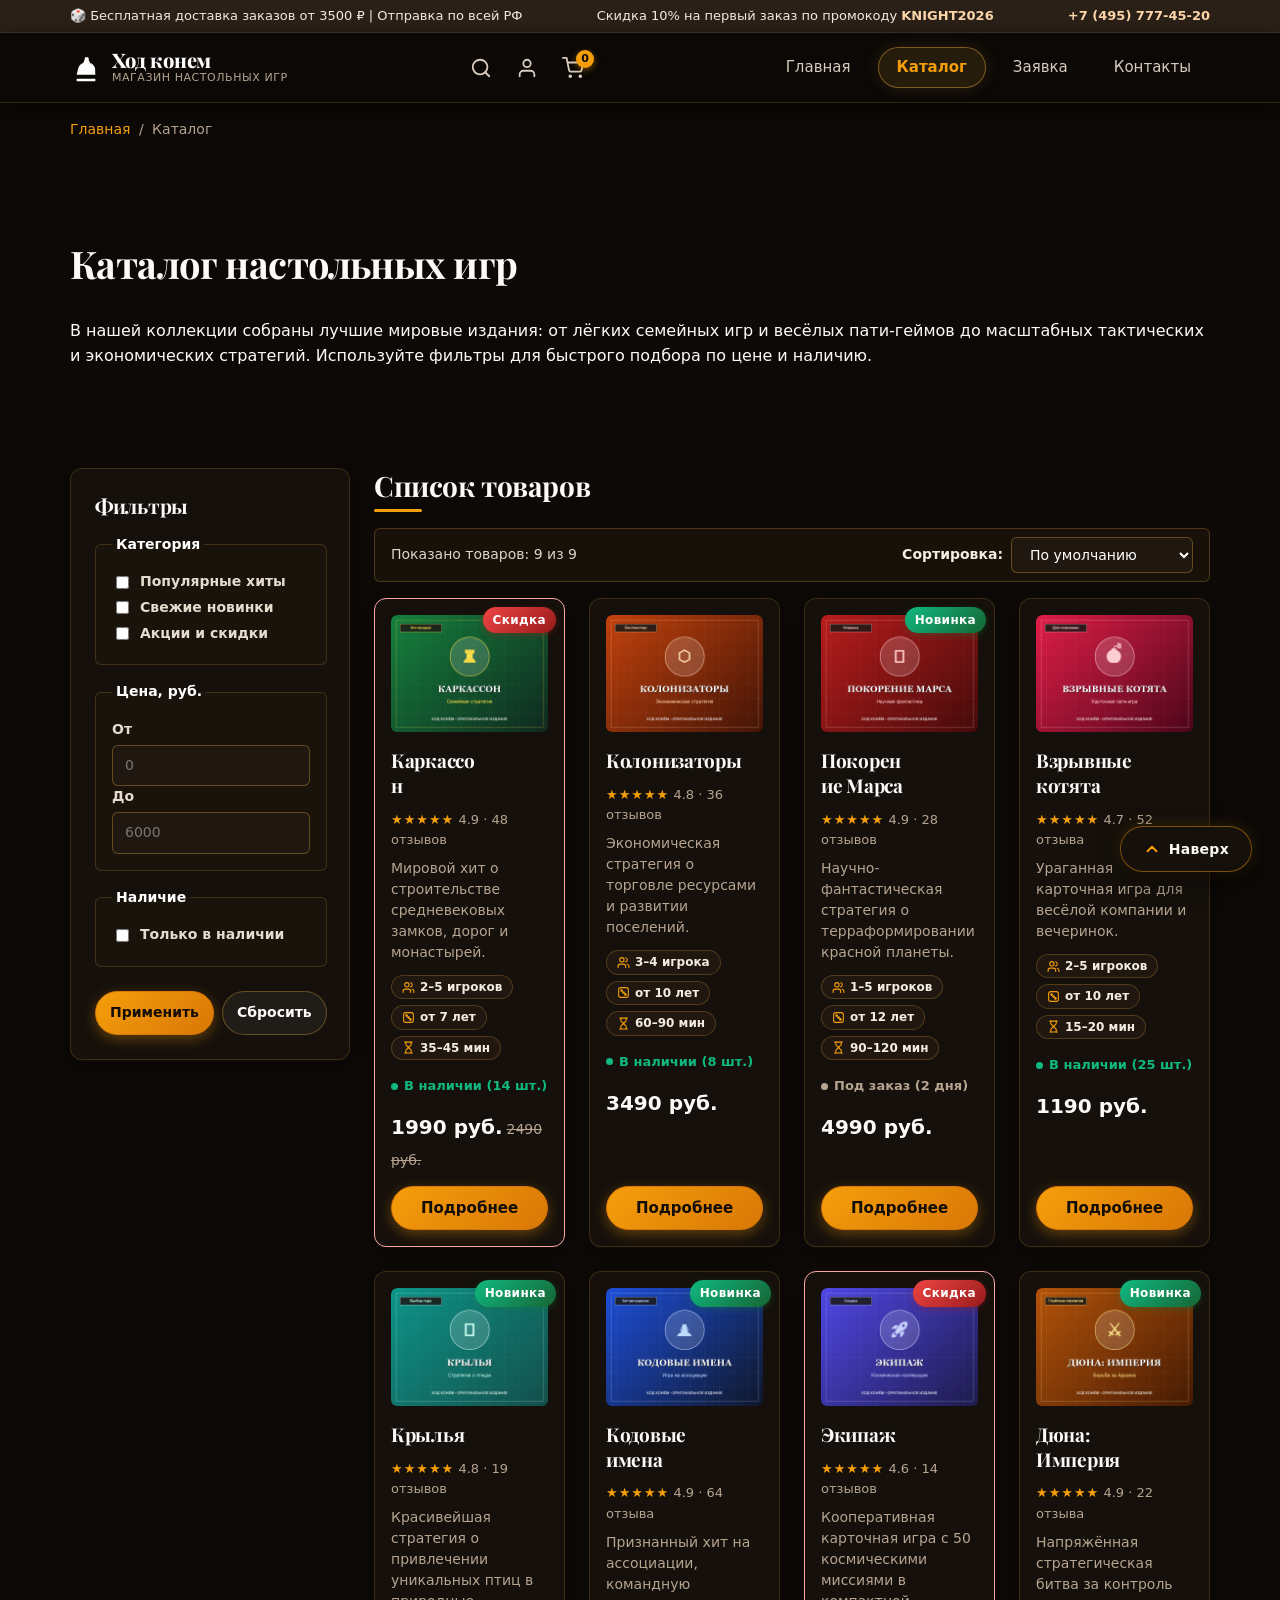
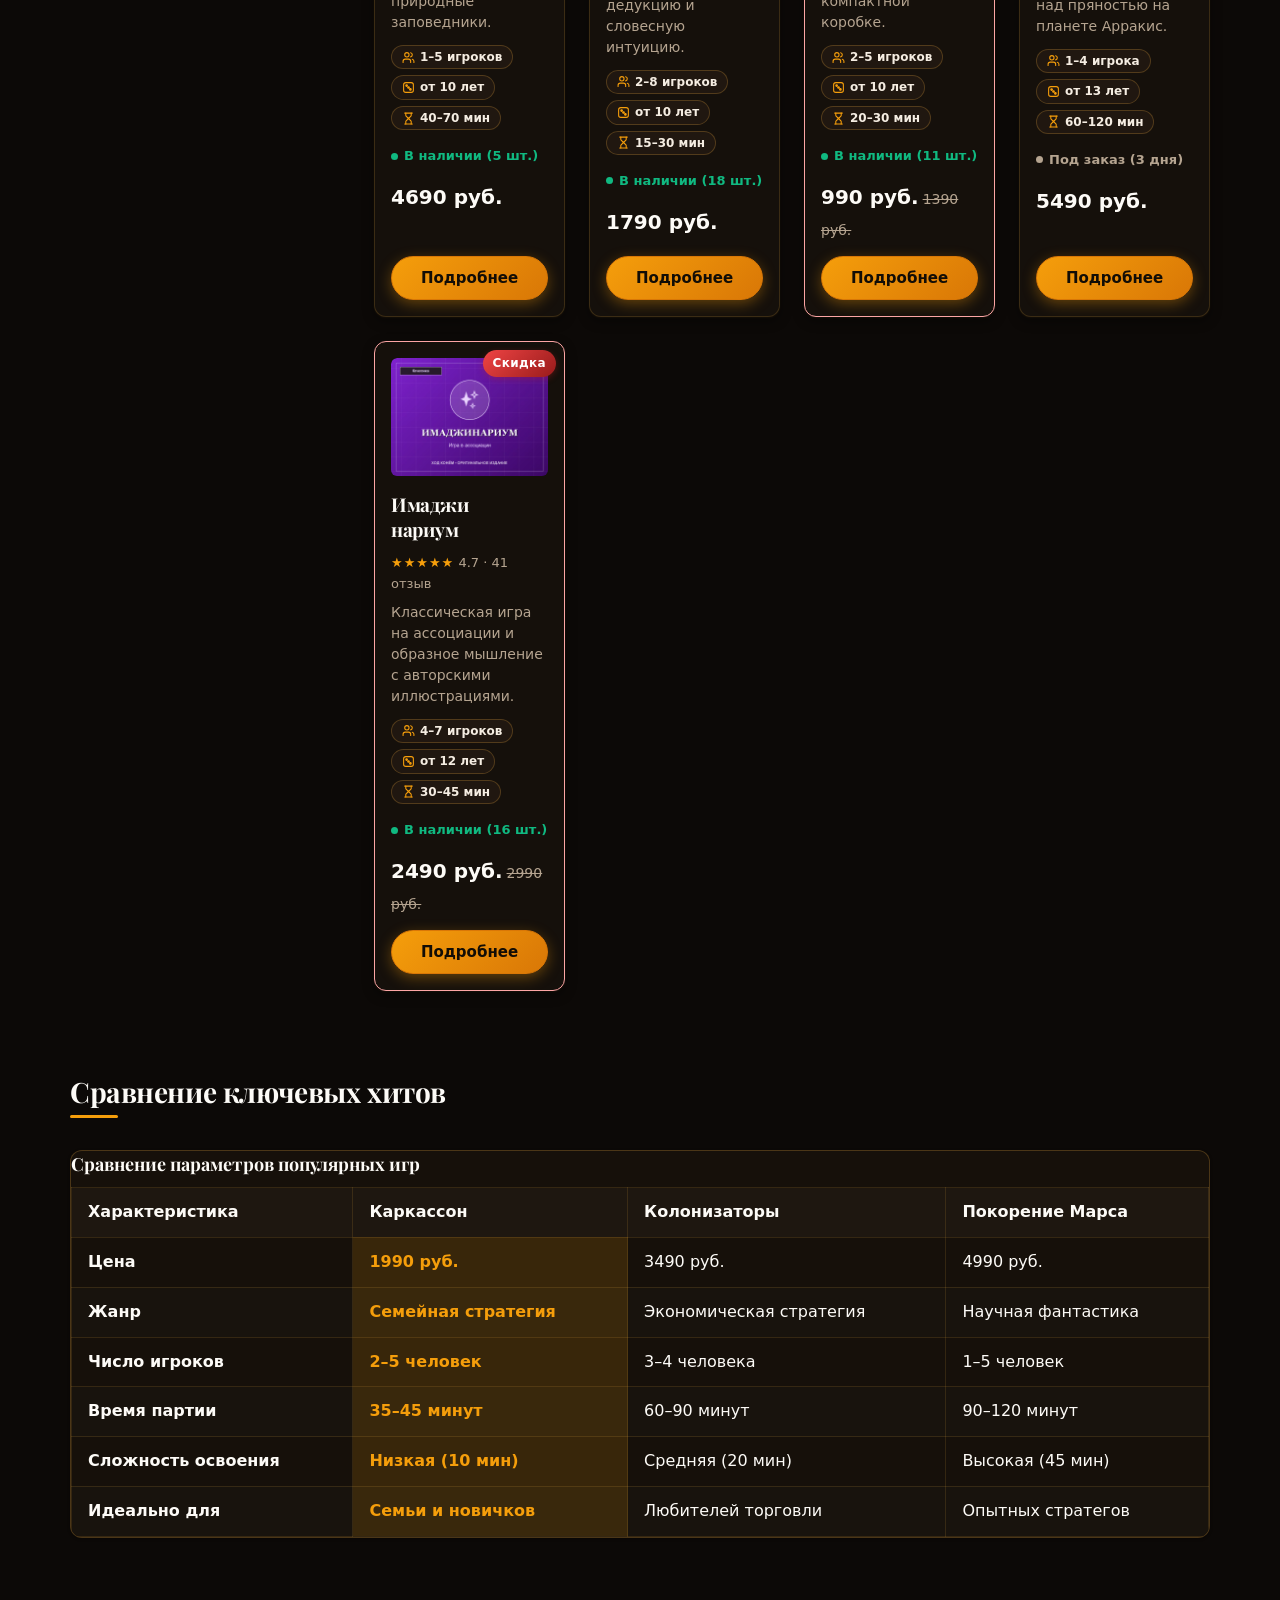
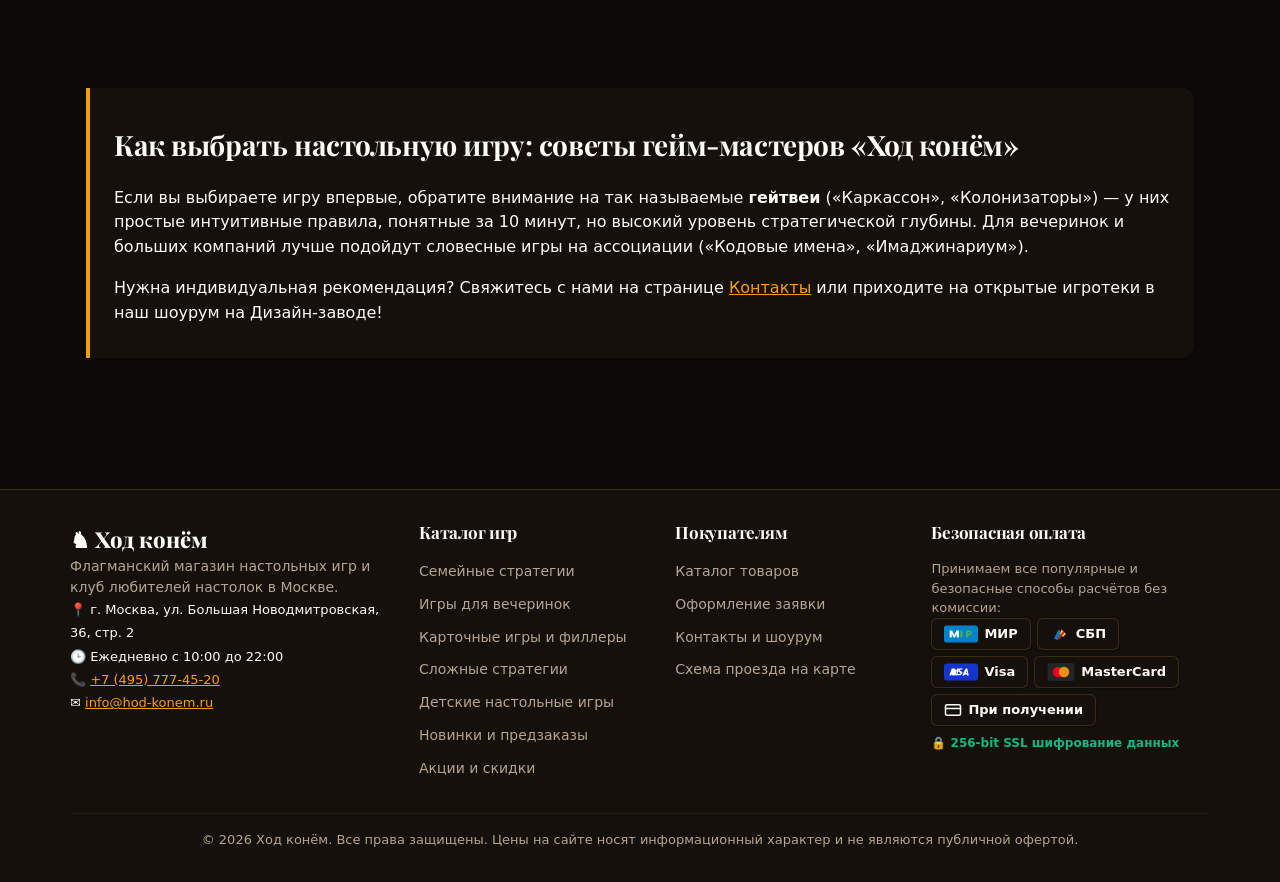
==== commit 17bdd753: "feat: enhance board game tactile UI with Plus Jakarta Sans, SVG feature chips, and accessible quanti" ====
--- a/catalog.html
+++ b/catalog.html
@@ -170,9 +170,9 @@
             <p class="product-card__rating"><span role="img" aria-label="Оценка 5 из 5">★★★★★</span> 4.9 · 48 отзывов</p>
             <p class="product-card__description">Мировой хит о строительстве средневековых замков, дорог и монастырей.</p>
             <ul class="product-card__features">
-              <li>👥 2–5 игроков</li>
-              <li>🎂 от 7 лет</li>
-              <li>⏱️ 35–45 мин</li>
+              <li><svg class="product-card__feature-icon" width="13" height="13" viewBox="0 0 24 24" fill="none" stroke="currentColor" stroke-width="2" stroke-linecap="round" stroke-linejoin="round" aria-hidden="true"><path d="M16 21v-2a4 4 0 0 0-4-4H6a4 4 0 0 0-4 4v2"/><circle cx="9" cy="7" r="4"/><path d="M22 21v-2a4 4 0 0 0-3-3.87"/><path d="M16 3.13a4 4 0 0 1 0 7.75"/></svg> 2–5 игроков</li>
+              <li><svg class="product-card__feature-icon" width="13" height="13" viewBox="0 0 24 24" fill="none" stroke="currentColor" stroke-width="2" stroke-linecap="round" stroke-linejoin="round" aria-hidden="true"><rect width="18" height="18" x="3" y="3" rx="4" ry="4"/><circle cx="8.5" cy="8.5" r="1.5" fill="currentColor"/><circle cx="15.5" cy="15.5" r="1.5" fill="currentColor"/><circle cx="12" cy="12" r="1.5" fill="currentColor"/></svg> от 7 лет</li>
+              <li><svg class="product-card__feature-icon" width="13" height="13" viewBox="0 0 24 24" fill="none" stroke="currentColor" stroke-width="2" stroke-linecap="round" stroke-linejoin="round" aria-hidden="true"><path d="M5 22h14"/><path d="M5 2h14"/><path d="M17 22v-4.172a2 2 0 0 0-.586-1.414L12 12l-4.414 4.414A2 2 0 0 0 7 17.828V22"/><path d="M7 2v4.172a2 2 0 0 0 .586 1.414L12 12l4.414-4.414A2 2 0 0 0 17 6.172V2"/></svg> 35–45 мин</li>
             </ul>
             <p class="product-card__stock product-card__stock--in">В наличии (14 шт.)</p>
             <p class="product-card__price">1990 руб.<s class="product-card__old-price">2490 руб.</s></p>
@@ -196,9 +196,9 @@
             <p class="product-card__rating"><span role="img" aria-label="Оценка 5 из 5">★★★★★</span> 4.8 · 36 отзывов</p>
             <p class="product-card__description">Экономическая стратегия о торговле ресурсами и развитии поселений.</p>
             <ul class="product-card__features">
-              <li>👥 3–4 игрока</li>
-              <li>🎂 от 10 лет</li>
-              <li>⏱️ 60–90 мин</li>
+              <li><svg class="product-card__feature-icon" width="13" height="13" viewBox="0 0 24 24" fill="none" stroke="currentColor" stroke-width="2" stroke-linecap="round" stroke-linejoin="round" aria-hidden="true"><path d="M16 21v-2a4 4 0 0 0-4-4H6a4 4 0 0 0-4 4v2"/><circle cx="9" cy="7" r="4"/><path d="M22 21v-2a4 4 0 0 0-3-3.87"/><path d="M16 3.13a4 4 0 0 1 0 7.75"/></svg> 3–4 игрока</li>
+              <li><svg class="product-card__feature-icon" width="13" height="13" viewBox="0 0 24 24" fill="none" stroke="currentColor" stroke-width="2" stroke-linecap="round" stroke-linejoin="round" aria-hidden="true"><rect width="18" height="18" x="3" y="3" rx="4" ry="4"/><circle cx="8.5" cy="8.5" r="1.5" fill="currentColor"/><circle cx="15.5" cy="15.5" r="1.5" fill="currentColor"/><circle cx="12" cy="12" r="1.5" fill="currentColor"/></svg> от 10 лет</li>
+              <li><svg class="product-card__feature-icon" width="13" height="13" viewBox="0 0 24 24" fill="none" stroke="currentColor" stroke-width="2" stroke-linecap="round" stroke-linejoin="round" aria-hidden="true"><path d="M5 22h14"/><path d="M5 2h14"/><path d="M17 22v-4.172a2 2 0 0 0-.586-1.414L12 12l-4.414 4.414A2 2 0 0 0 7 17.828V22"/><path d="M7 2v4.172a2 2 0 0 0 .586 1.414L12 12l4.414-4.414A2 2 0 0 0 17 6.172V2"/></svg> 60–90 мин</li>
             </ul>
             <p class="product-card__stock product-card__stock--in">В наличии (8 шт.)</p>
             <p class="product-card__price">3490 руб.</p>
@@ -223,9 +223,9 @@
             <p class="product-card__rating"><span role="img" aria-label="Оценка 5 из 5">★★★★★</span> 4.9 · 28 отзывов</p>
             <p class="product-card__description">Научно-фантастическая стратегия о терраформировании красной планеты.</p>
             <ul class="product-card__features">
-              <li>👥 1–5 игроков</li>
-              <li>🎂 от 12 лет</li>
-              <li>⏱️ 90–120 мин</li>
+              <li><svg class="product-card__feature-icon" width="13" height="13" viewBox="0 0 24 24" fill="none" stroke="currentColor" stroke-width="2" stroke-linecap="round" stroke-linejoin="round" aria-hidden="true"><path d="M16 21v-2a4 4 0 0 0-4-4H6a4 4 0 0 0-4 4v2"/><circle cx="9" cy="7" r="4"/><path d="M22 21v-2a4 4 0 0 0-3-3.87"/><path d="M16 3.13a4 4 0 0 1 0 7.75"/></svg> 1–5 игроков</li>
+              <li><svg class="product-card__feature-icon" width="13" height="13" viewBox="0 0 24 24" fill="none" stroke="currentColor" stroke-width="2" stroke-linecap="round" stroke-linejoin="round" aria-hidden="true"><rect width="18" height="18" x="3" y="3" rx="4" ry="4"/><circle cx="8.5" cy="8.5" r="1.5" fill="currentColor"/><circle cx="15.5" cy="15.5" r="1.5" fill="currentColor"/><circle cx="12" cy="12" r="1.5" fill="currentColor"/></svg> от 12 лет</li>
+              <li><svg class="product-card__feature-icon" width="13" height="13" viewBox="0 0 24 24" fill="none" stroke="currentColor" stroke-width="2" stroke-linecap="round" stroke-linejoin="round" aria-hidden="true"><path d="M5 22h14"/><path d="M5 2h14"/><path d="M17 22v-4.172a2 2 0 0 0-.586-1.414L12 12l-4.414 4.414A2 2 0 0 0 7 17.828V22"/><path d="M7 2v4.172a2 2 0 0 0 .586 1.414L12 12l4.414-4.414A2 2 0 0 0 17 6.172V2"/></svg> 90–120 мин</li>
             </ul>
             <p class="product-card__stock product-card__stock--order">Под заказ (2 дня)</p>
             <p class="product-card__price">4990 руб.</p>
@@ -249,9 +249,9 @@
             <p class="product-card__rating"><span role="img" aria-label="Оценка 5 из 5">★★★★★</span> 4.7 · 52 отзыва</p>
             <p class="product-card__description">Ураганная карточная игра для весёлой компании и вечеринок.</p>
             <ul class="product-card__features">
-              <li>👥 2–5 игроков</li>
-              <li>🎂 от 10 лет</li>
-              <li>⏱️ 15–20 мин</li>
+              <li><svg class="product-card__feature-icon" width="13" height="13" viewBox="0 0 24 24" fill="none" stroke="currentColor" stroke-width="2" stroke-linecap="round" stroke-linejoin="round" aria-hidden="true"><path d="M16 21v-2a4 4 0 0 0-4-4H6a4 4 0 0 0-4 4v2"/><circle cx="9" cy="7" r="4"/><path d="M22 21v-2a4 4 0 0 0-3-3.87"/><path d="M16 3.13a4 4 0 0 1 0 7.75"/></svg> 2–5 игроков</li>
+              <li><svg class="product-card__feature-icon" width="13" height="13" viewBox="0 0 24 24" fill="none" stroke="currentColor" stroke-width="2" stroke-linecap="round" stroke-linejoin="round" aria-hidden="true"><rect width="18" height="18" x="3" y="3" rx="4" ry="4"/><circle cx="8.5" cy="8.5" r="1.5" fill="currentColor"/><circle cx="15.5" cy="15.5" r="1.5" fill="currentColor"/><circle cx="12" cy="12" r="1.5" fill="currentColor"/></svg> от 10 лет</li>
+              <li><svg class="product-card__feature-icon" width="13" height="13" viewBox="0 0 24 24" fill="none" stroke="currentColor" stroke-width="2" stroke-linecap="round" stroke-linejoin="round" aria-hidden="true"><path d="M5 22h14"/><path d="M5 2h14"/><path d="M17 22v-4.172a2 2 0 0 0-.586-1.414L12 12l-4.414 4.414A2 2 0 0 0 7 17.828V22"/><path d="M7 2v4.172a2 2 0 0 0 .586 1.414L12 12l4.414-4.414A2 2 0 0 0 17 6.172V2"/></svg> 15–20 мин</li>
             </ul>
             <p class="product-card__stock product-card__stock--in">В наличии (25 шт.)</p>
             <p class="product-card__price">1190 руб.</p>
@@ -276,9 +276,9 @@
             <p class="product-card__rating"><span role="img" aria-label="Оценка 5 из 5">★★★★★</span> 4.8 · 19 отзывов</p>
             <p class="product-card__description">Красивейшая стратегия о привлечении уникальных птиц в природные заповедники.</p>
             <ul class="product-card__features">
-              <li>👥 1–5 игроков</li>
-              <li>🎂 от 10 лет</li>
-              <li>⏱️ 40–70 мин</li>
+              <li><svg class="product-card__feature-icon" width="13" height="13" viewBox="0 0 24 24" fill="none" stroke="currentColor" stroke-width="2" stroke-linecap="round" stroke-linejoin="round" aria-hidden="true"><path d="M16 21v-2a4 4 0 0 0-4-4H6a4 4 0 0 0-4 4v2"/><circle cx="9" cy="7" r="4"/><path d="M22 21v-2a4 4 0 0 0-3-3.87"/><path d="M16 3.13a4 4 0 0 1 0 7.75"/></svg> 1–5 игроков</li>
+              <li><svg class="product-card__feature-icon" width="13" height="13" viewBox="0 0 24 24" fill="none" stroke="currentColor" stroke-width="2" stroke-linecap="round" stroke-linejoin="round" aria-hidden="true"><rect width="18" height="18" x="3" y="3" rx="4" ry="4"/><circle cx="8.5" cy="8.5" r="1.5" fill="currentColor"/><circle cx="15.5" cy="15.5" r="1.5" fill="currentColor"/><circle cx="12" cy="12" r="1.5" fill="currentColor"/></svg> от 10 лет</li>
+              <li><svg class="product-card__feature-icon" width="13" height="13" viewBox="0 0 24 24" fill="none" stroke="currentColor" stroke-width="2" stroke-linecap="round" stroke-linejoin="round" aria-hidden="true"><path d="M5 22h14"/><path d="M5 2h14"/><path d="M17 22v-4.172a2 2 0 0 0-.586-1.414L12 12l-4.414 4.414A2 2 0 0 0 7 17.828V22"/><path d="M7 2v4.172a2 2 0 0 0 .586 1.414L12 12l4.414-4.414A2 2 0 0 0 17 6.172V2"/></svg> 40–70 мин</li>
             </ul>
             <p class="product-card__stock product-card__stock--in">В наличии (5 шт.)</p>
             <p class="product-card__price">4690 руб.</p>
@@ -303,9 +303,9 @@
             <p class="product-card__rating"><span role="img" aria-label="Оценка 5 из 5">★★★★★</span> 4.9 · 64 отзыва</p>
             <p class="product-card__description">Признанный хит на ассоциации, командную дедукцию и словесную интуицию.</p>
             <ul class="product-card__features">
-              <li>👥 2–8 игроков</li>
-              <li>🎂 от 10 лет</li>
-              <li>⏱️ 15–30 мин</li>
+              <li><svg class="product-card__feature-icon" width="13" height="13" viewBox="0 0 24 24" fill="none" stroke="currentColor" stroke-width="2" stroke-linecap="round" stroke-linejoin="round" aria-hidden="true"><path d="M16 21v-2a4 4 0 0 0-4-4H6a4 4 0 0 0-4 4v2"/><circle cx="9" cy="7" r="4"/><path d="M22 21v-2a4 4 0 0 0-3-3.87"/><path d="M16 3.13a4 4 0 0 1 0 7.75"/></svg> 2–8 игроков</li>
+              <li><svg class="product-card__feature-icon" width="13" height="13" viewBox="0 0 24 24" fill="none" stroke="currentColor" stroke-width="2" stroke-linecap="round" stroke-linejoin="round" aria-hidden="true"><rect width="18" height="18" x="3" y="3" rx="4" ry="4"/><circle cx="8.5" cy="8.5" r="1.5" fill="currentColor"/><circle cx="15.5" cy="15.5" r="1.5" fill="currentColor"/><circle cx="12" cy="12" r="1.5" fill="currentColor"/></svg> от 10 лет</li>
+              <li><svg class="product-card__feature-icon" width="13" height="13" viewBox="0 0 24 24" fill="none" stroke="currentColor" stroke-width="2" stroke-linecap="round" stroke-linejoin="round" aria-hidden="true"><path d="M5 22h14"/><path d="M5 2h14"/><path d="M17 22v-4.172a2 2 0 0 0-.586-1.414L12 12l-4.414 4.414A2 2 0 0 0 7 17.828V22"/><path d="M7 2v4.172a2 2 0 0 0 .586 1.414L12 12l4.414-4.414A2 2 0 0 0 17 6.172V2"/></svg> 15–30 мин</li>
             </ul>
             <p class="product-card__stock product-card__stock--in">В наличии (18 шт.)</p>
             <p class="product-card__price">1790 руб.</p>
@@ -330,9 +330,9 @@
             <p class="product-card__rating"><span role="img" aria-label="Оценка 5 из 5">★★★★★</span> 4.6 · 14 отзывов</p>
             <p class="product-card__description">Кооперативная карточная игра с 50 космическими миссиями в компактной коробке.</p>
             <ul class="product-card__features">
-              <li>👥 2–5 игроков</li>
-              <li>🎂 от 10 лет</li>
-              <li>⏱️ 20–30 мин</li>
+              <li><svg class="product-card__feature-icon" width="13" height="13" viewBox="0 0 24 24" fill="none" stroke="currentColor" stroke-width="2" stroke-linecap="round" stroke-linejoin="round" aria-hidden="true"><path d="M16 21v-2a4 4 0 0 0-4-4H6a4 4 0 0 0-4 4v2"/><circle cx="9" cy="7" r="4"/><path d="M22 21v-2a4 4 0 0 0-3-3.87"/><path d="M16 3.13a4 4 0 0 1 0 7.75"/></svg> 2–5 игроков</li>
+              <li><svg class="product-card__feature-icon" width="13" height="13" viewBox="0 0 24 24" fill="none" stroke="currentColor" stroke-width="2" stroke-linecap="round" stroke-linejoin="round" aria-hidden="true"><rect width="18" height="18" x="3" y="3" rx="4" ry="4"/><circle cx="8.5" cy="8.5" r="1.5" fill="currentColor"/><circle cx="15.5" cy="15.5" r="1.5" fill="currentColor"/><circle cx="12" cy="12" r="1.5" fill="currentColor"/></svg> от 10 лет</li>
+              <li><svg class="product-card__feature-icon" width="13" height="13" viewBox="0 0 24 24" fill="none" stroke="currentColor" stroke-width="2" stroke-linecap="round" stroke-linejoin="round" aria-hidden="true"><path d="M5 22h14"/><path d="M5 2h14"/><path d="M17 22v-4.172a2 2 0 0 0-.586-1.414L12 12l-4.414 4.414A2 2 0 0 0 7 17.828V22"/><path d="M7 2v4.172a2 2 0 0 0 .586 1.414L12 12l4.414-4.414A2 2 0 0 0 17 6.172V2"/></svg> 20–30 мин</li>
             </ul>
             <p class="product-card__stock product-card__stock--in">В наличии (11 шт.)</p>
             <p class="product-card__price">990 руб.<s class="product-card__old-price">1390 руб.</s></p>
@@ -357,9 +357,9 @@
             <p class="product-card__rating"><span role="img" aria-label="Оценка 5 из 5">★★★★★</span> 4.9 · 22 отзыва</p>
             <p class="product-card__description">Напряжённая стратегическая битва за контроль над пряностью на планете Арракис.</p>
             <ul class="product-card__features">
-              <li>👥 1–4 игрока</li>
-              <li>🎂 от 13 лет</li>
-              <li>⏱️ 60–120 мин</li>
+              <li><svg class="product-card__feature-icon" width="13" height="13" viewBox="0 0 24 24" fill="none" stroke="currentColor" stroke-width="2" stroke-linecap="round" stroke-linejoin="round" aria-hidden="true"><path d="M16 21v-2a4 4 0 0 0-4-4H6a4 4 0 0 0-4 4v2"/><circle cx="9" cy="7" r="4"/><path d="M22 21v-2a4 4 0 0 0-3-3.87"/><path d="M16 3.13a4 4 0 0 1 0 7.75"/></svg> 1–4 игрока</li>
+              <li><svg class="product-card__feature-icon" width="13" height="13" viewBox="0 0 24 24" fill="none" stroke="currentColor" stroke-width="2" stroke-linecap="round" stroke-linejoin="round" aria-hidden="true"><rect width="18" height="18" x="3" y="3" rx="4" ry="4"/><circle cx="8.5" cy="8.5" r="1.5" fill="currentColor"/><circle cx="15.5" cy="15.5" r="1.5" fill="currentColor"/><circle cx="12" cy="12" r="1.5" fill="currentColor"/></svg> от 13 лет</li>
+              <li><svg class="product-card__feature-icon" width="13" height="13" viewBox="0 0 24 24" fill="none" stroke="currentColor" stroke-width="2" stroke-linecap="round" stroke-linejoin="round" aria-hidden="true"><path d="M5 22h14"/><path d="M5 2h14"/><path d="M17 22v-4.172a2 2 0 0 0-.586-1.414L12 12l-4.414 4.414A2 2 0 0 0 7 17.828V22"/><path d="M7 2v4.172a2 2 0 0 0 .586 1.414L12 12l4.414-4.414A2 2 0 0 0 17 6.172V2"/></svg> 60–120 мин</li>
             </ul>
             <p class="product-card__stock product-card__stock--order">Под заказ (3 дня)</p>
             <p class="product-card__price">5490 руб.</p>
@@ -384,9 +384,9 @@
             <p class="product-card__rating"><span role="img" aria-label="Оценка 5 из 5">★★★★★</span> 4.7 · 41 отзыв</p>
             <p class="product-card__description">Классическая игра на ассоциации и образное мышление с авторскими иллюстрациями.</p>
             <ul class="product-card__features">
-              <li>👥 4–7 игроков</li>
-              <li>🎂 от 12 лет</li>
-              <li>⏱️ 30–45 мин</li>
+              <li><svg class="product-card__feature-icon" width="13" height="13" viewBox="0 0 24 24" fill="none" stroke="currentColor" stroke-width="2" stroke-linecap="round" stroke-linejoin="round" aria-hidden="true"><path d="M16 21v-2a4 4 0 0 0-4-4H6a4 4 0 0 0-4 4v2"/><circle cx="9" cy="7" r="4"/><path d="M22 21v-2a4 4 0 0 0-3-3.87"/><path d="M16 3.13a4 4 0 0 1 0 7.75"/></svg> 4–7 игроков</li>
+              <li><svg class="product-card__feature-icon" width="13" height="13" viewBox="0 0 24 24" fill="none" stroke="currentColor" stroke-width="2" stroke-linecap="round" stroke-linejoin="round" aria-hidden="true"><rect width="18" height="18" x="3" y="3" rx="4" ry="4"/><circle cx="8.5" cy="8.5" r="1.5" fill="currentColor"/><circle cx="15.5" cy="15.5" r="1.5" fill="currentColor"/><circle cx="12" cy="12" r="1.5" fill="currentColor"/></svg> от 12 лет</li>
+              <li><svg class="product-card__feature-icon" width="13" height="13" viewBox="0 0 24 24" fill="none" stroke="currentColor" stroke-width="2" stroke-linecap="round" stroke-linejoin="round" aria-hidden="true"><path d="M5 22h14"/><path d="M5 2h14"/><path d="M17 22v-4.172a2 2 0 0 0-.586-1.414L12 12l-4.414 4.414A2 2 0 0 0 7 17.828V22"/><path d="M7 2v4.172a2 2 0 0 0 .586 1.414L12 12l4.414-4.414A2 2 0 0 0 17 6.172V2"/></svg> 30–45 мин</li>
             </ul>
             <p class="product-card__stock product-card__stock--in">В наличии (16 шт.)</p>
             <p class="product-card__price">2490 руб.<s class="product-card__old-price">2990 руб.</s></p>
--- a/css/style.css
+++ b/css/style.css
@@ -60,7 +60,7 @@
 
   /* Типографика */
   --font-heading: "Playfair Display", Georgia, "Times New Roman", serif;
-  --font-body: system-ui, -apple-system, "Segoe UI", Roboto, "Helvetica Neue", Arial, sans-serif;
+  --font-body: "Plus Jakarta Sans", system-ui, -apple-system, "Segoe UI", Roboto, "Helvetica Neue", Arial, sans-serif;
 
   /* Тени (многоуровневая глубина) */
   --shadow-sm: 0 1px 3px rgba(0, 0, 0, 0.4);
@@ -591,15 +591,15 @@
   border-radius: var(--radius-md);
   background-color: var(--color-surface);
   box-shadow: var(--shadow-card);
-  transition: transform var(--transition), box-shadow var(--transition),
-    border-color var(--transition);
+  transition: transform var(--transition-smooth), box-shadow var(--transition-smooth),
+    border-color var(--transition-smooth);
   overflow: hidden;
 }
 
 .product-card:hover {
-  border-color: rgba(245, 158, 11, 0.45);
-  box-shadow: 0 14px 34px rgba(0, 0, 0, 0.6), 0 0 20px rgba(245, 158, 11, 0.15);
-  transform: translateY(-4px);
+  border-color: rgba(245, 158, 11, 0.55);
+  box-shadow: 0 16px 36px rgba(0, 0, 0, 0.75), 0 0 24px rgba(245, 158, 11, 0.22);
+  transform: translateY(-5px);
 }
 
 .product-card__image {
@@ -608,7 +608,7 @@
 }
 
 .product-card:hover .product-card__image {
-  transform: scale(1.02);
+  transform: scale(1.03);
 }
 
 .product-card__title {
@@ -657,14 +657,30 @@
 .product-card__features li {
   display: inline-flex;
   align-items: center;
-  padding: 3px 8px;
-  background-color: var(--color-surface-accent);
-  border: 1px solid var(--color-border-light);
-  border-radius: var(--radius-sm);
+  gap: 5px;
+  padding: 4px 10px;
+  background-color: #201710;
+  border: 1px solid rgba(229, 169, 60, 0.25);
+  border-radius: var(--radius-full);
   font-size: 12px;
-  font-weight: 500;
-  color: var(--color-text);
-  line-height: 1.3;
+  font-weight: 600;
+  color: #f5ede2;
+  line-height: 1.2;
+  transition: background-color var(--transition), border-color var(--transition), color var(--transition);
+}
+
+.product-card__features li:hover {
+  background-color: #281e15;
+  border-color: rgba(245, 158, 11, 0.45);
+  color: #ffffff;
+}
+
+.product-card__feature-icon {
+  display: inline-block;
+  flex-shrink: 0;
+  width: 13px;
+  height: 13px;
+  color: var(--color-primary);
 }
 
 /* Статус наличия */
@@ -1312,31 +1328,90 @@
   display: flex;
   flex-wrap: wrap;
   align-items: center;
-  gap: 12px;
+  gap: 16px;
   margin: var(--space-md) 0 var(--space-lg);
-  padding: 16px;
+  padding: 18px;
   background-color: var(--color-surface);
   border: 1px solid var(--color-border);
   border-radius: var(--radius-md);
   box-shadow: var(--shadow-sm);
 }
 
-.product__buy label {
-  font-weight: 600;
-  font-size: 14px;
-  color: var(--color-muted);
-}
-
-.product__quantity {
-  width: 72px;
-  padding: 10px 12px;
-  border: 1.5px solid var(--color-border);
-  border-radius: var(--radius-full);
-  background-color: var(--color-bg);
-  color: var(--color-text);
-  font: inherit;
-  font-weight: 700;
+.product__quantity-wrapper {
+  display: flex;
+  flex-direction: column;
+  gap: 6px;
+}
+
+.product__quantity-label {
+  font-weight: 700;
+  font-size: 13px;
+  color: #f5ede2;
+  letter-spacing: 0.02em;
+}
+
+.stepper {
+  display: inline-flex;
+  align-items: center;
+  background-color: #201710;
+  border: 1.5px solid rgba(229, 169, 60, 0.35);
+  border-radius: var(--radius-sm);
+  overflow: hidden;
+  transition: border-color var(--transition), box-shadow var(--transition);
+}
+
+.stepper:focus-within {
+  border-color: var(--color-primary);
+  box-shadow: 0 0 0 3px rgba(245, 158, 11, 0.25);
+}
+
+.stepper__btn {
+  display: inline-flex;
+  align-items: center;
+  justify-content: center;
+  min-width: 44px;
+  min-height: 44px;
+  background: transparent;
+  border: none;
+  color: var(--color-primary);
+  font-size: 20px;
+  font-weight: 700;
+  cursor: pointer;
+  transition: background-color var(--transition), color var(--transition), transform var(--transition);
+  user-select: none;
+}
+
+.stepper__btn:hover {
+  background-color: rgba(245, 158, 11, 0.18);
+  color: #ffffff;
+}
+
+.stepper__btn:active {
+  transform: scale(0.92);
+}
+
+.stepper__input {
+  width: 48px;
+  min-height: 44px;
+  padding: 0;
+  margin: 0;
+  background: transparent;
+  border: none;
+  border-left: 1px solid rgba(229, 169, 60, 0.2);
+  border-right: 1px solid rgba(229, 169, 60, 0.2);
   text-align: center;
+  font-family: var(--font-body);
+  font-size: 16px;
+  font-weight: 700;
+  color: #ffffff;
+  appearance: textfield;
+  -moz-appearance: textfield;
+}
+
+.stepper__input::-webkit-outer-spin-button,
+.stepper__input::-webkit-inner-spin-button {
+  -webkit-appearance: none;
+  margin: 0;
 }
 
 .product__buy .button--primary {
--- a/css/responsive.css
+++ b/css/responsive.css
@@ -369,17 +369,23 @@
 .product__buy {
   display: flex;
   flex-direction: column;
-  gap: var(--space-sm);
+  gap: var(--space-md);
   align-items: stretch;
+}
+
+.product__quantity-wrapper {
+  display: flex;
+  flex-direction: column;
+  gap: 6px;
+  width: 100%;
 }
 
 .product__buy .button {
   min-height: 44px;
 }
 
-.product__quantity {
-  min-height: 44px;
-  width: 100%;
+.stepper {
+  width: fit-content;
 }
 
 .product-info-list {
@@ -391,11 +397,12 @@
 @media (min-width: 640px) {
   .product__buy {
     flex-direction: row;
-    align-items: center;
-  }
-
-  .product__quantity {
-    width: 90px;
+    align-items: flex-end;
+    gap: 16px;
+  }
+
+  .product__quantity-wrapper {
+    width: auto;
   }
 
   .product-info-list {
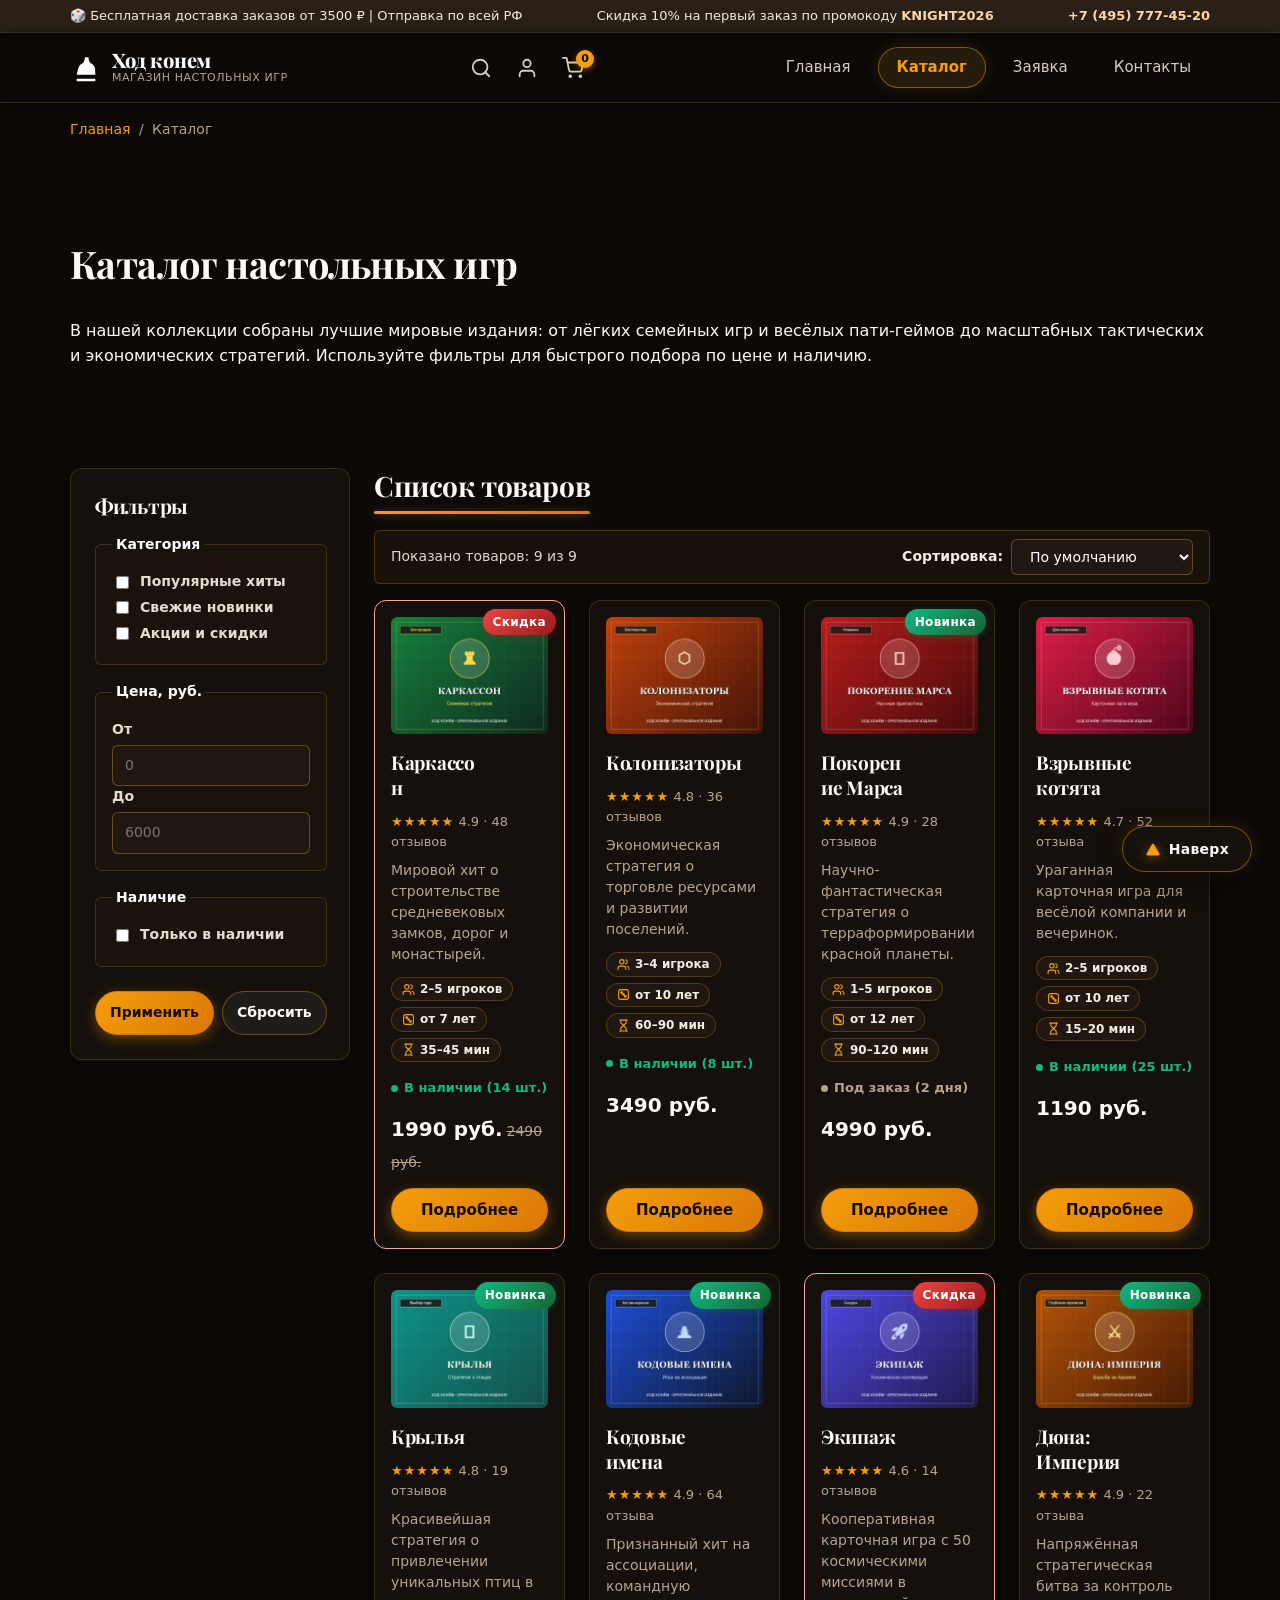
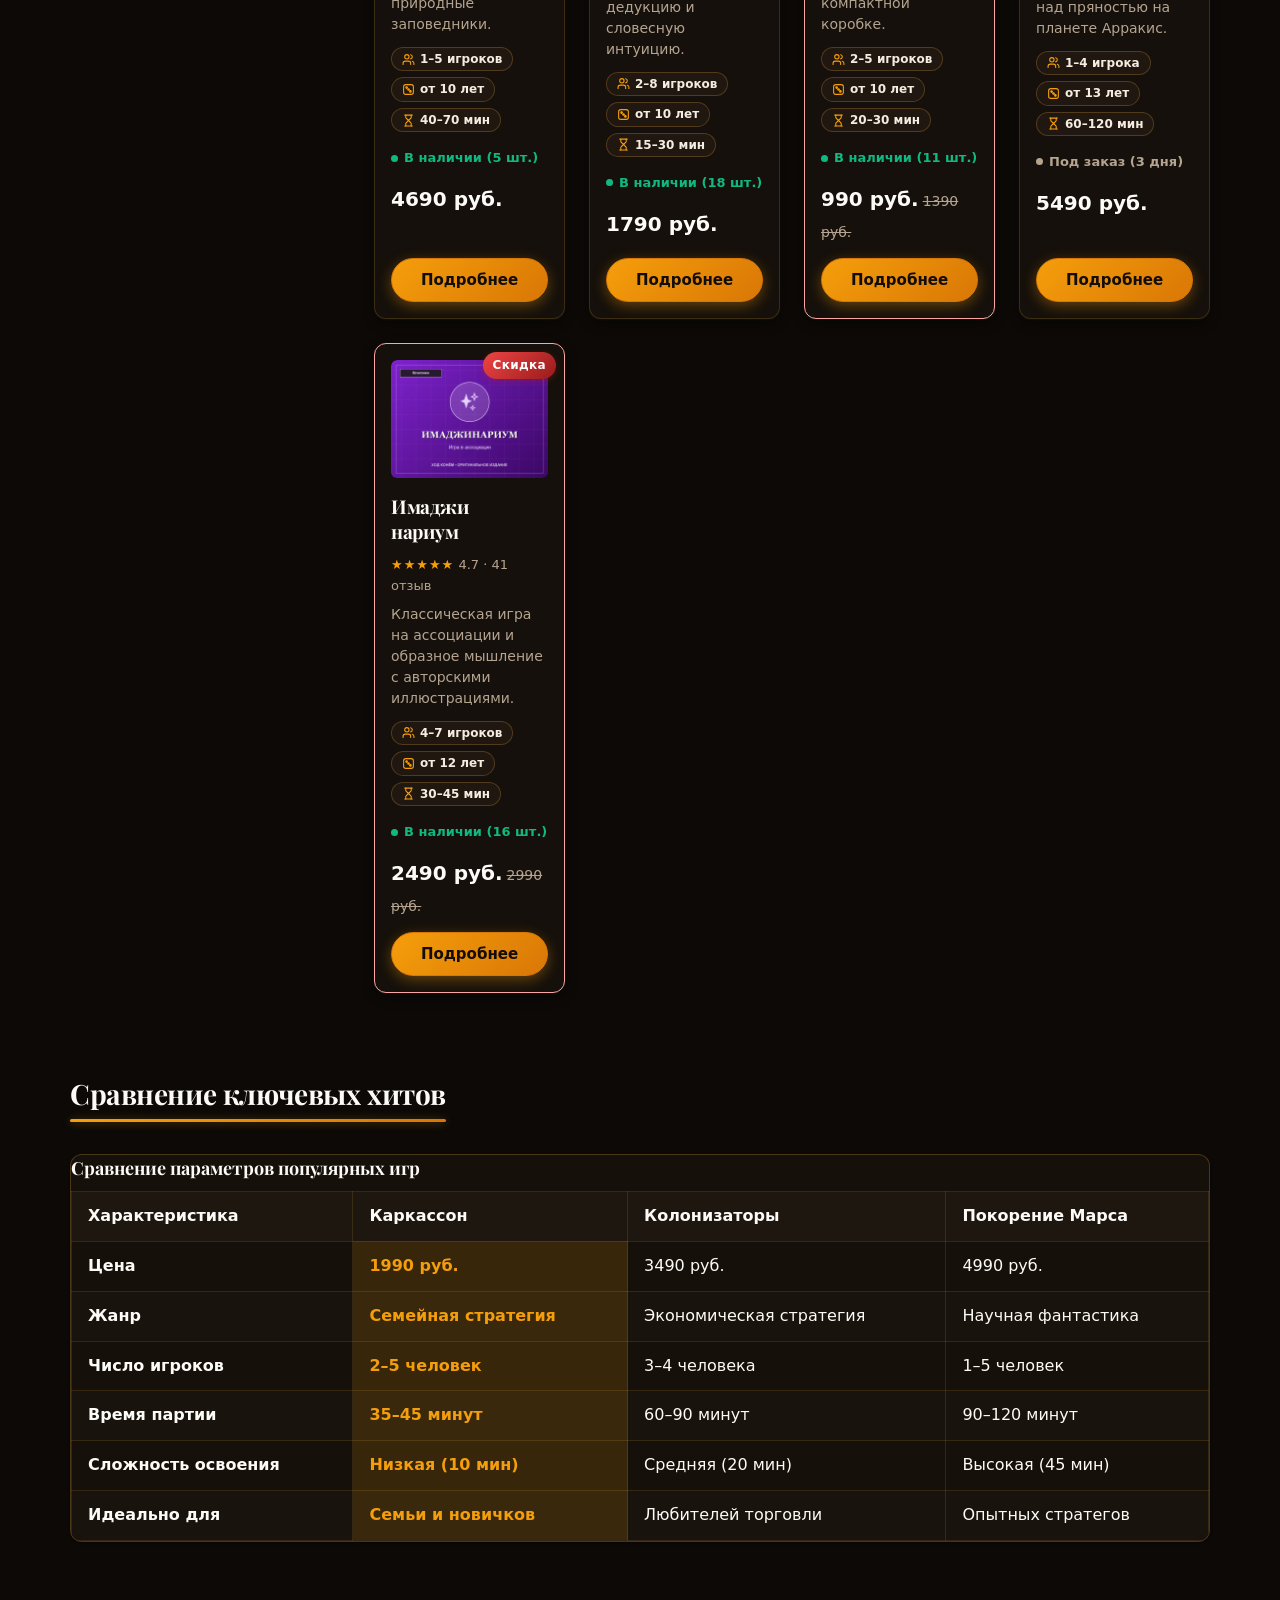
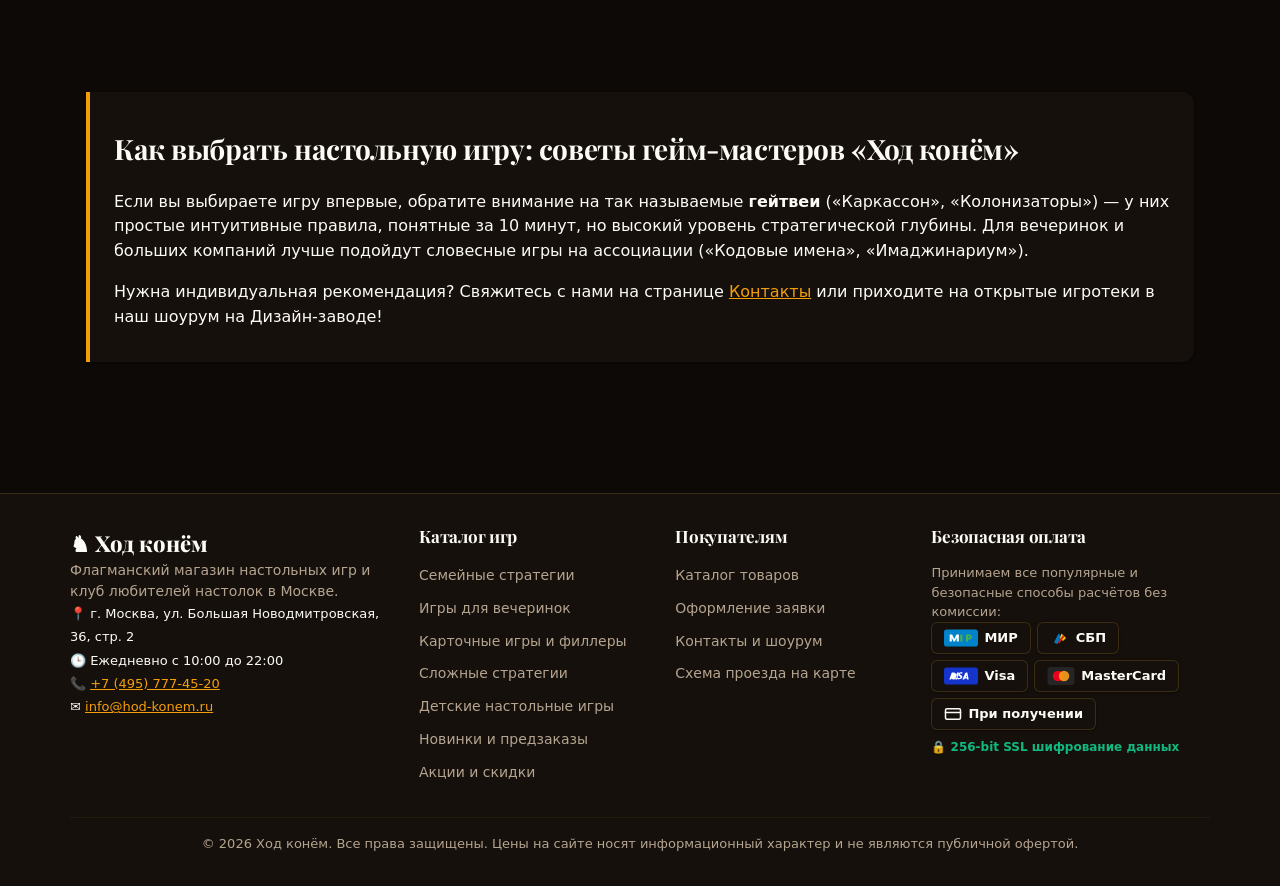
==== commit b53ab510: "style: replace chevron with sleek triangular upward arrow in to-top button" ====
--- a/catalog.html
+++ b/catalog.html
@@ -561,8 +561,8 @@
   </footer>
 
   <a class="to-top" href="#" onclick="window.scrollTo({top: 0, behavior: 'smooth'}); return false;" aria-label="Вернуться наверх страницы" title="Наверх">
-    <svg class="to-top__icon" width="18" height="18" viewBox="0 0 24 24" fill="none" stroke="currentColor" stroke-width="2.5" stroke-linecap="round" stroke-linejoin="round" aria-hidden="true">
-      <path d="M18 15l-6-6-6 6"/>
+    <svg class="to-top__icon" width="16" height="16" viewBox="0 0 24 24" fill="currentColor" aria-hidden="true">
+      <path d="M12 4.2a2 2 0 0 1 1.73 1l7.8 13.5a2 2 0 0 1-1.73 3H4.2a2 2 0 0 1-1.73-3L10.27 5.2a2 2 0 0 1 1.73-1z"/>
     </svg>
     <span class="to-top__text">Наверх</span>
   </a>
--- a/css/style.css
+++ b/css/style.css
@@ -523,11 +523,12 @@
 .section__title::after {
   content: "";
   display: block;
-  width: 48px;
+  width: 100%;
   height: 3px;
-  background-color: var(--color-primary);
+  background: linear-gradient(90deg, #f59e0b 0%, #d97706 100%);
   border-radius: var(--radius-full);
-  margin-top: 6px;
+  margin-top: 8px;
+  box-shadow: 0 1px 8px rgba(245, 158, 11, 0.4);
 }
 
 /* Список преимуществ */
@@ -1662,7 +1663,8 @@
   display: inline-block;
   flex-shrink: 0;
   color: var(--color-primary);
-  transition: transform var(--transition), color var(--transition);
+  filter: drop-shadow(0 2px 6px rgba(245, 158, 11, 0.45));
+  transition: transform var(--transition-smooth), color var(--transition), filter var(--transition);
 }
 
 .to-top__text {
@@ -1680,6 +1682,7 @@
 
 .to-top:hover .to-top__icon {
   color: #120d06;
+  filter: none;
   transform: translateY(-3px);
 }
 
--- a/css/responsive.css
+++ b/css/responsive.css
@@ -622,7 +622,8 @@
   display: inline-block;
   flex-shrink: 0;
   color: var(--color-primary);
-  transition: transform var(--transition), color var(--transition);
+  filter: drop-shadow(0 2px 6px rgba(245, 158, 11, 0.45));
+  transition: transform var(--transition-smooth), color var(--transition), filter var(--transition);
 }
 
 .to-top:hover {
@@ -635,6 +636,7 @@
 
 .to-top:hover .to-top__icon {
   color: #120d06;
+  filter: none;
   transform: translateY(-3px);
 }
 
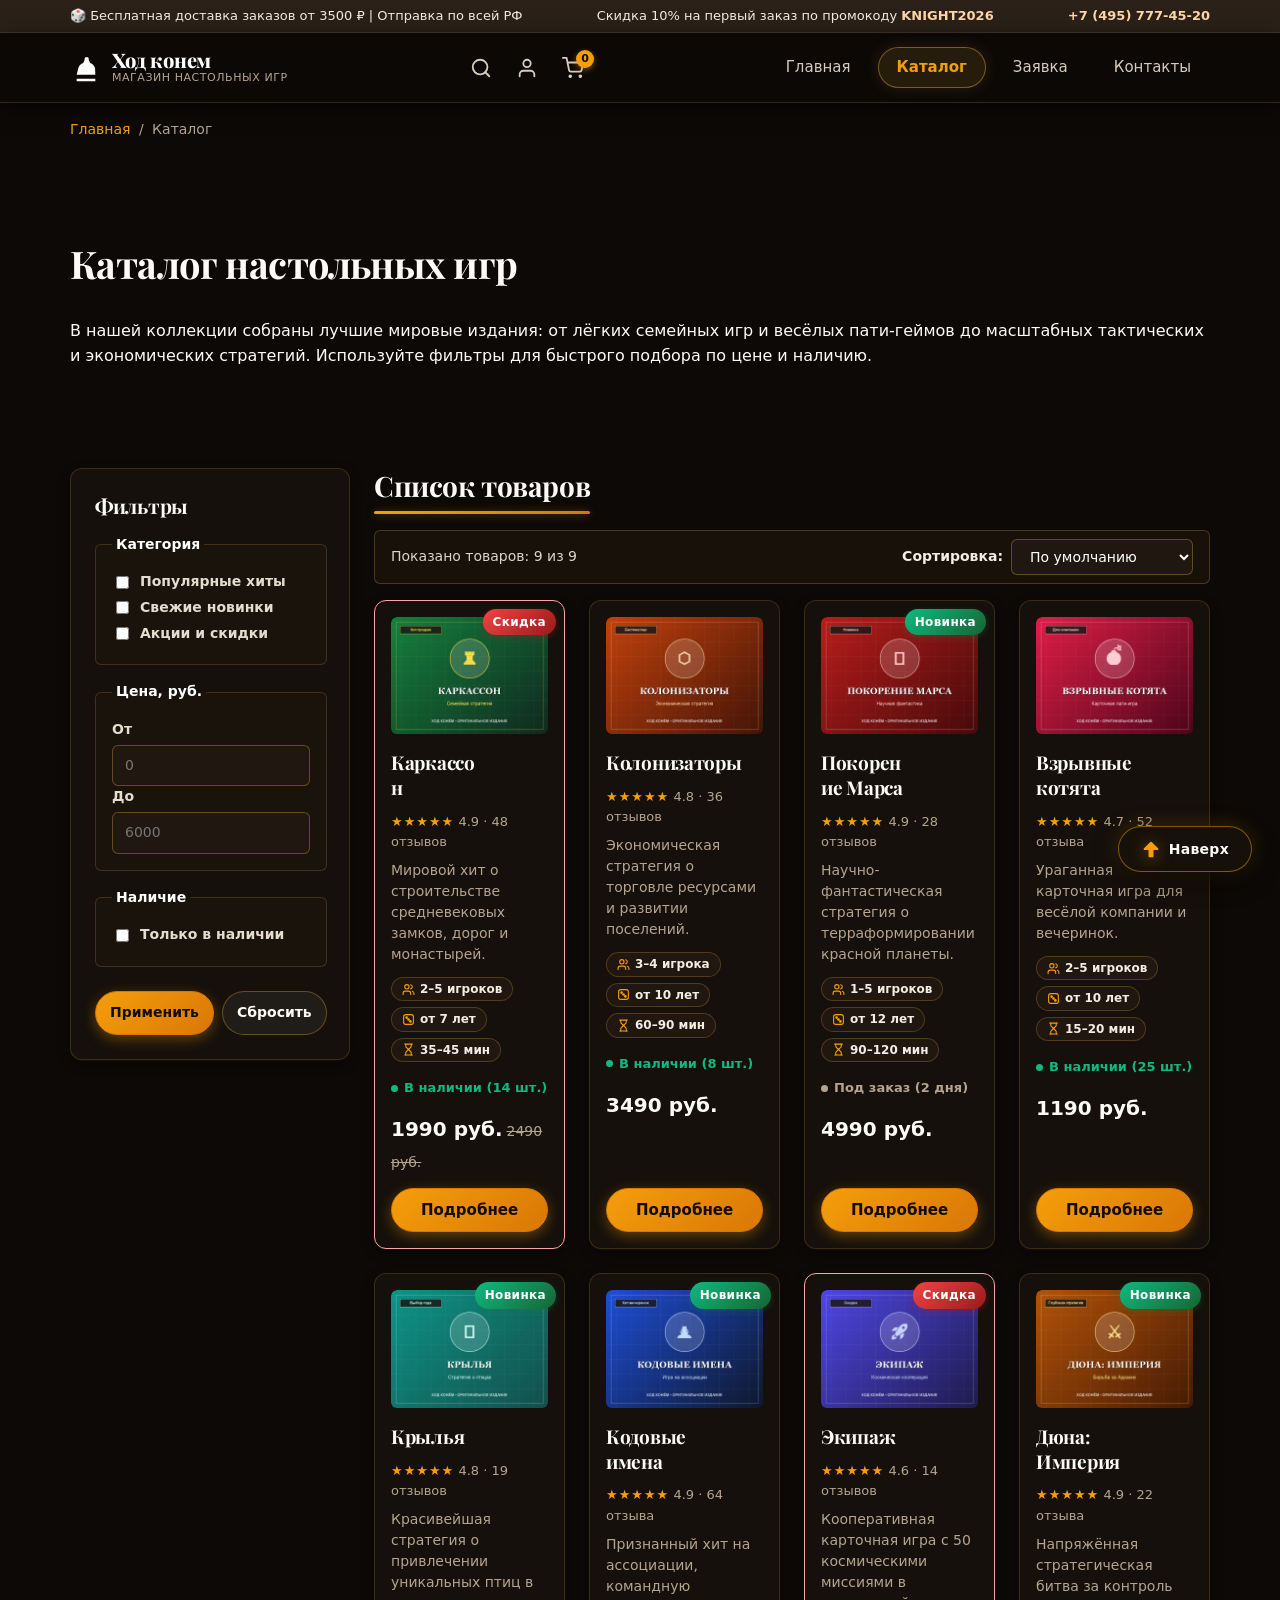
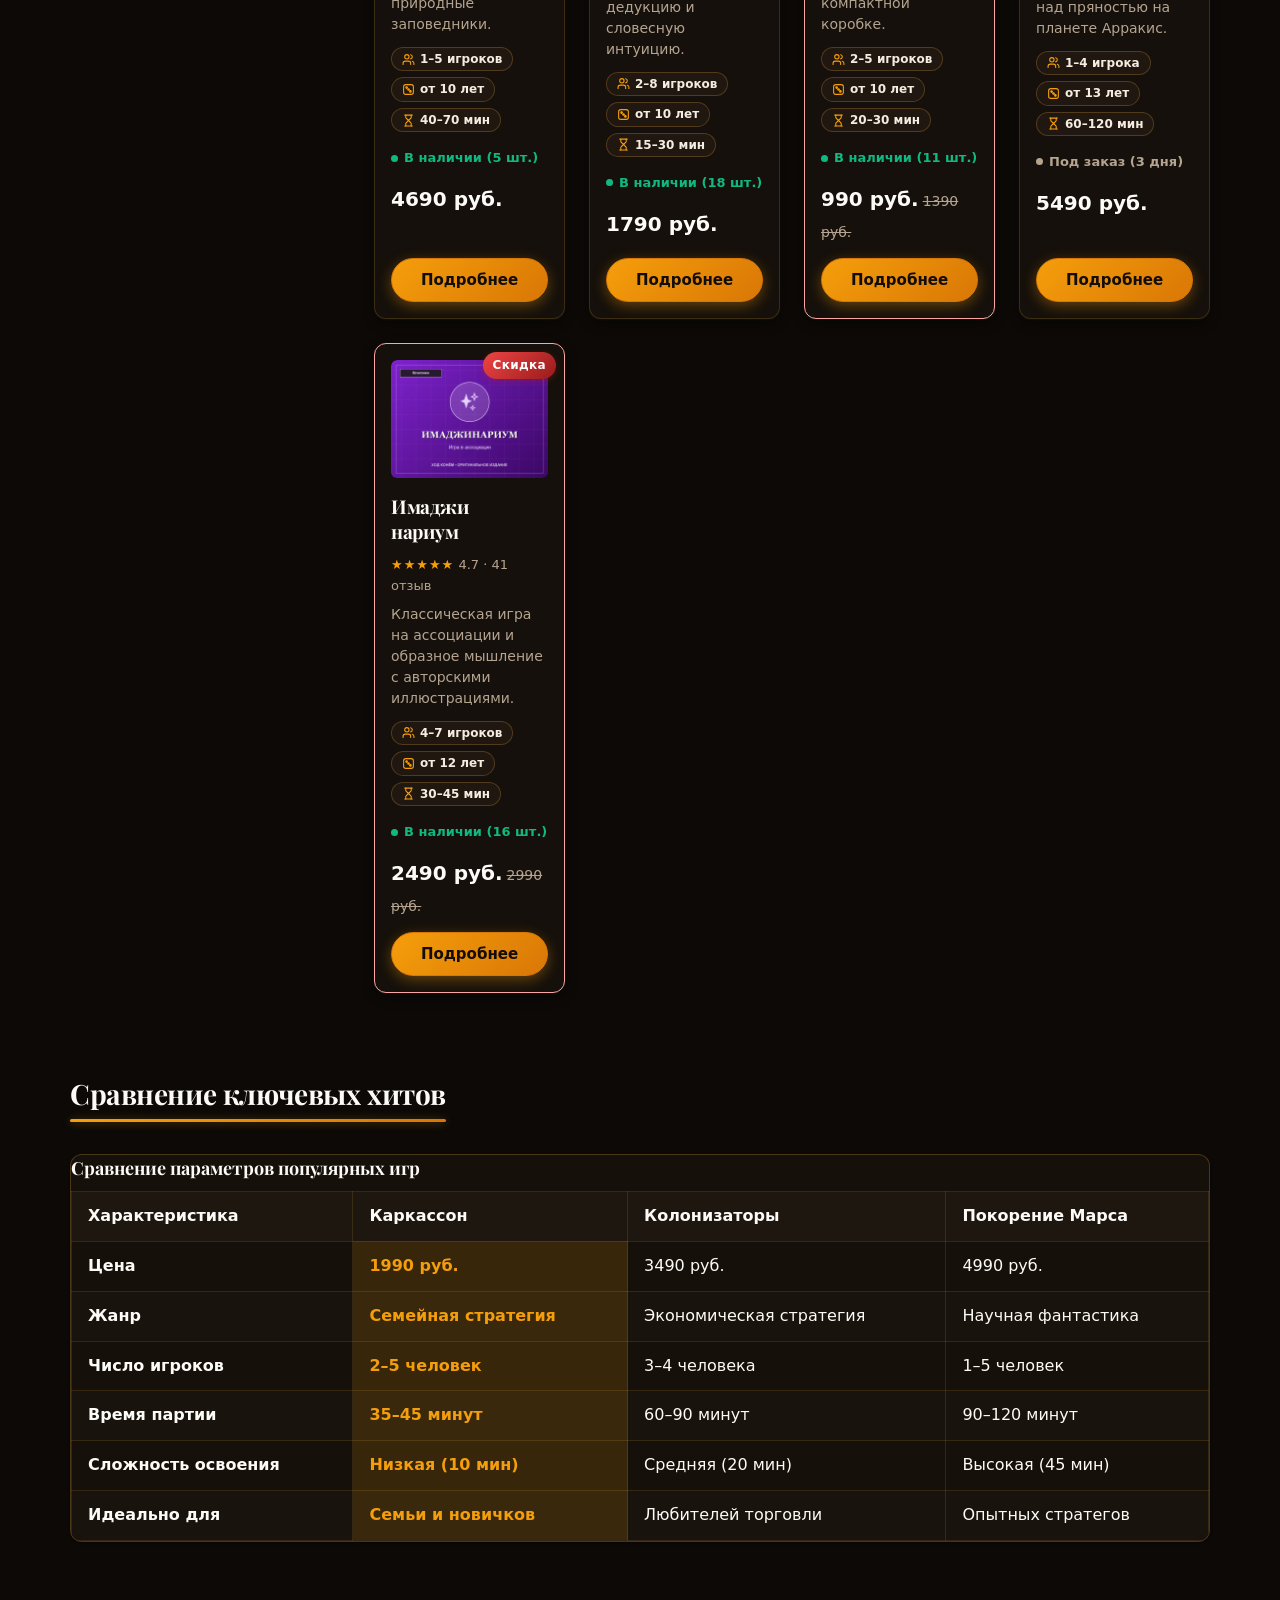
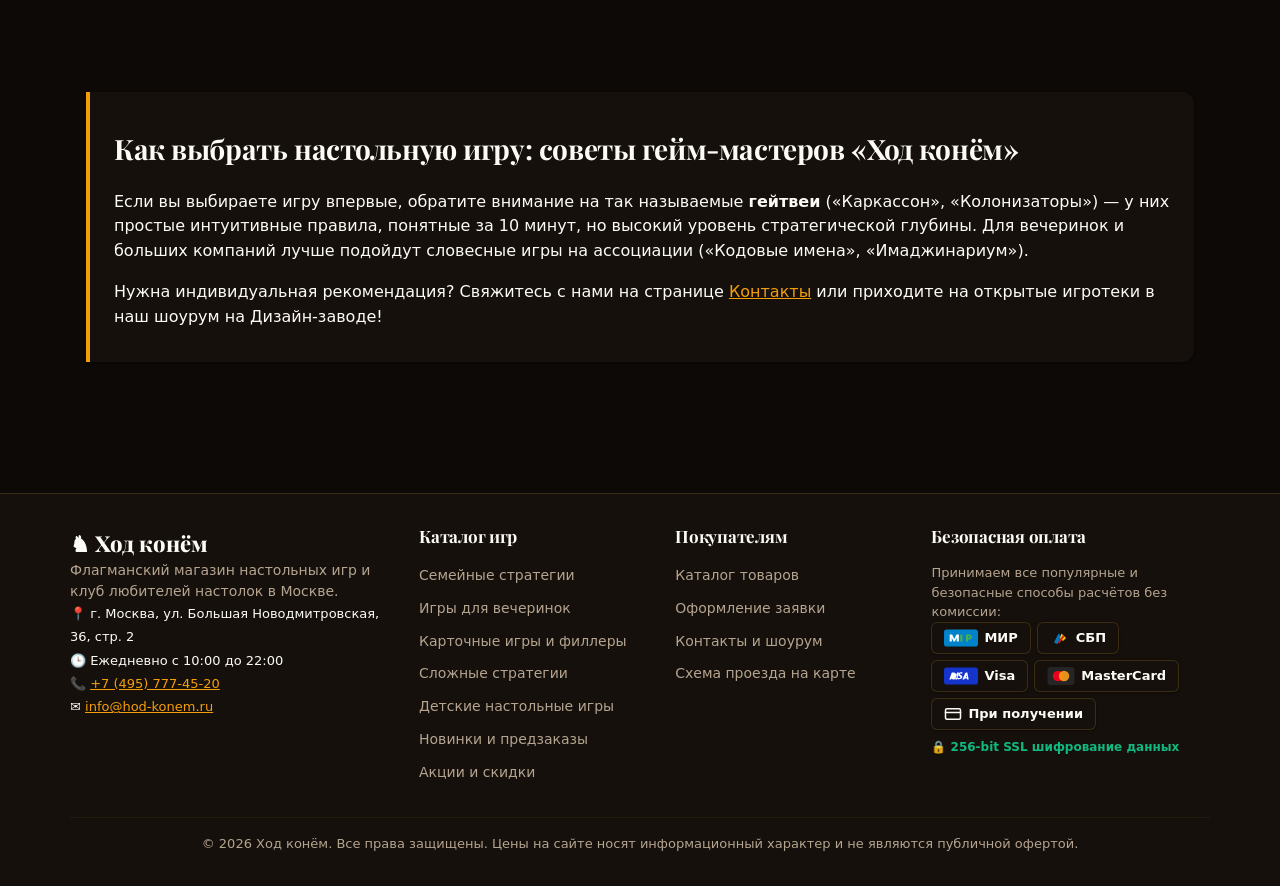
==== commit d8f3a476: "style: enhance to-top button with refined triangular arrowhead icon, jewel glow, and tactile feedbac" ====
--- a/catalog.html
+++ b/catalog.html
@@ -561,8 +561,8 @@
   </footer>
 
   <a class="to-top" href="#" onclick="window.scrollTo({top: 0, behavior: 'smooth'}); return false;" aria-label="Вернуться наверх страницы" title="Наверх">
-    <svg class="to-top__icon" width="16" height="16" viewBox="0 0 24 24" fill="currentColor" aria-hidden="true">
-      <path d="M12 4.2a2 2 0 0 1 1.73 1l7.8 13.5a2 2 0 0 1-1.73 3H4.2a2 2 0 0 1-1.73-3L10.27 5.2a2 2 0 0 1 1.73-1z"/>
+    <svg class="to-top__icon" width="20" height="20" viewBox="0 0 24 24" fill="currentColor" aria-hidden="true">
+      <path d="M12 3.2a1.2 1.2 0 0 1 .85.35l7.6 7.6a1.2 1.2 0 0 1-.85 2.05H15v7.6a1.2 1.2 0 0 1-1.2 1.2h-3.6a1.2 1.2 0 0 1-1.2-1.2V13.2H4.4a1.2 1.2 0 0 1-.85-2.05l7.6-7.6a1.2 1.2 0 0 1 .85-.35z"/>
     </svg>
     <span class="to-top__text">Наверх</span>
   </a>
--- a/css/style.css
+++ b/css/style.css
@@ -1645,16 +1645,17 @@
   min-height: 48px;
   padding: 12px 20px;
   color: #fdfbf7;
-  background: rgba(23, 17, 11, 0.92);
+  background: rgba(22, 16, 10, 0.94);
   backdrop-filter: blur(12px);
-  border: 1.5px solid rgba(245, 158, 11, 0.45);
+  -webkit-backdrop-filter: blur(12px);
+  border: 1.5px solid rgba(245, 158, 11, 0.5);
   border-radius: var(--radius-full);
   font-family: var(--font-body);
   font-weight: 700;
   font-size: 14px;
   letter-spacing: 0.02em;
   text-decoration: none;
-  box-shadow: 0 8px 24px rgba(0, 0, 0, 0.7), 0 0 16px rgba(245, 158, 11, 0.2);
+  box-shadow: 0 8px 24px rgba(0, 0, 0, 0.75), 0 0 20px rgba(245, 158, 11, 0.25);
   transition: all var(--transition-smooth);
   cursor: pointer;
 }
@@ -1662,8 +1663,10 @@
 .to-top__icon {
   display: inline-block;
   flex-shrink: 0;
+  width: 20px;
+  height: 20px;
   color: var(--color-primary);
-  filter: drop-shadow(0 2px 6px rgba(245, 158, 11, 0.45));
+  filter: drop-shadow(0 2px 8px rgba(245, 158, 11, 0.5));
   transition: transform var(--transition-smooth), color var(--transition), filter var(--transition);
 }
 
@@ -1675,15 +1678,19 @@
 .to-top:hover {
   color: #120d06;
   background: linear-gradient(135deg, #f59e0b 0%, #d97706 100%);
-  border-color: #f59e0b;
-  transform: translateY(-4px) scale(1.03);
-  box-shadow: 0 14px 32px rgba(0, 0, 0, 0.8), 0 0 28px rgba(245, 158, 11, 0.65);
+  border-color: #fbbf24;
+  transform: translateY(-5px) scale(1.05);
+  box-shadow: 0 16px 36px rgba(0, 0, 0, 0.85), 0 0 32px rgba(245, 158, 11, 0.7);
 }
 
 .to-top:hover .to-top__icon {
   color: #120d06;
   filter: none;
   transform: translateY(-3px);
+}
+
+.to-top:active {
+  transform: translateY(-2px) scale(0.98);
 }
 
 /* ===============================
--- a/css/responsive.css
+++ b/css/responsive.css
@@ -608,9 +608,9 @@
   color: #fdfbf7;
   background: rgba(23, 17, 11, 0.94);
   backdrop-filter: blur(12px);
-  border: 1.5px solid rgba(245, 158, 11, 0.45);
+  border: 1.5px solid rgba(245, 158, 11, 0.5);
   border-radius: var(--radius-full);
-  box-shadow: 0 8px 24px rgba(0, 0, 0, 0.7), 0 0 16px rgba(245, 158, 11, 0.2);
+  box-shadow: 0 8px 24px rgba(0, 0, 0, 0.75), 0 0 20px rgba(245, 158, 11, 0.25);
   text-decoration: none;
   font-weight: 700;
   font-size: 13px;
@@ -621,23 +621,29 @@
 .to-top__icon {
   display: inline-block;
   flex-shrink: 0;
+  width: 20px;
+  height: 20px;
   color: var(--color-primary);
-  filter: drop-shadow(0 2px 6px rgba(245, 158, 11, 0.45));
+  filter: drop-shadow(0 2px 8px rgba(245, 158, 11, 0.5));
   transition: transform var(--transition-smooth), color var(--transition), filter var(--transition);
 }
 
 .to-top:hover {
   color: #120d06;
   background: linear-gradient(135deg, #f59e0b 0%, #d97706 100%);
-  border-color: #f59e0b;
-  transform: translateY(-4px) scale(1.03);
-  box-shadow: 0 14px 32px rgba(0, 0, 0, 0.8), 0 0 28px rgba(245, 158, 11, 0.65);
+  border-color: #fbbf24;
+  transform: translateY(-5px) scale(1.05);
+  box-shadow: 0 16px 36px rgba(0, 0, 0, 0.85), 0 0 32px rgba(245, 158, 11, 0.7);
 }
 
 .to-top:hover .to-top__icon {
   color: #120d06;
   filter: none;
   transform: translateY(-3px);
+}
+
+.to-top:active {
+  transform: translateY(-2px) scale(0.98);
 }
 
 @media (max-width: 560px) {
@@ -645,9 +651,9 @@
   .back-to-top {
     right: 14px;
     bottom: 14px;
-    min-width: 46px;
-    min-height: 46px;
-    padding: 11px;
+    min-width: 48px;
+    min-height: 48px;
+    padding: 12px;
     border-radius: 50%;
   }
 
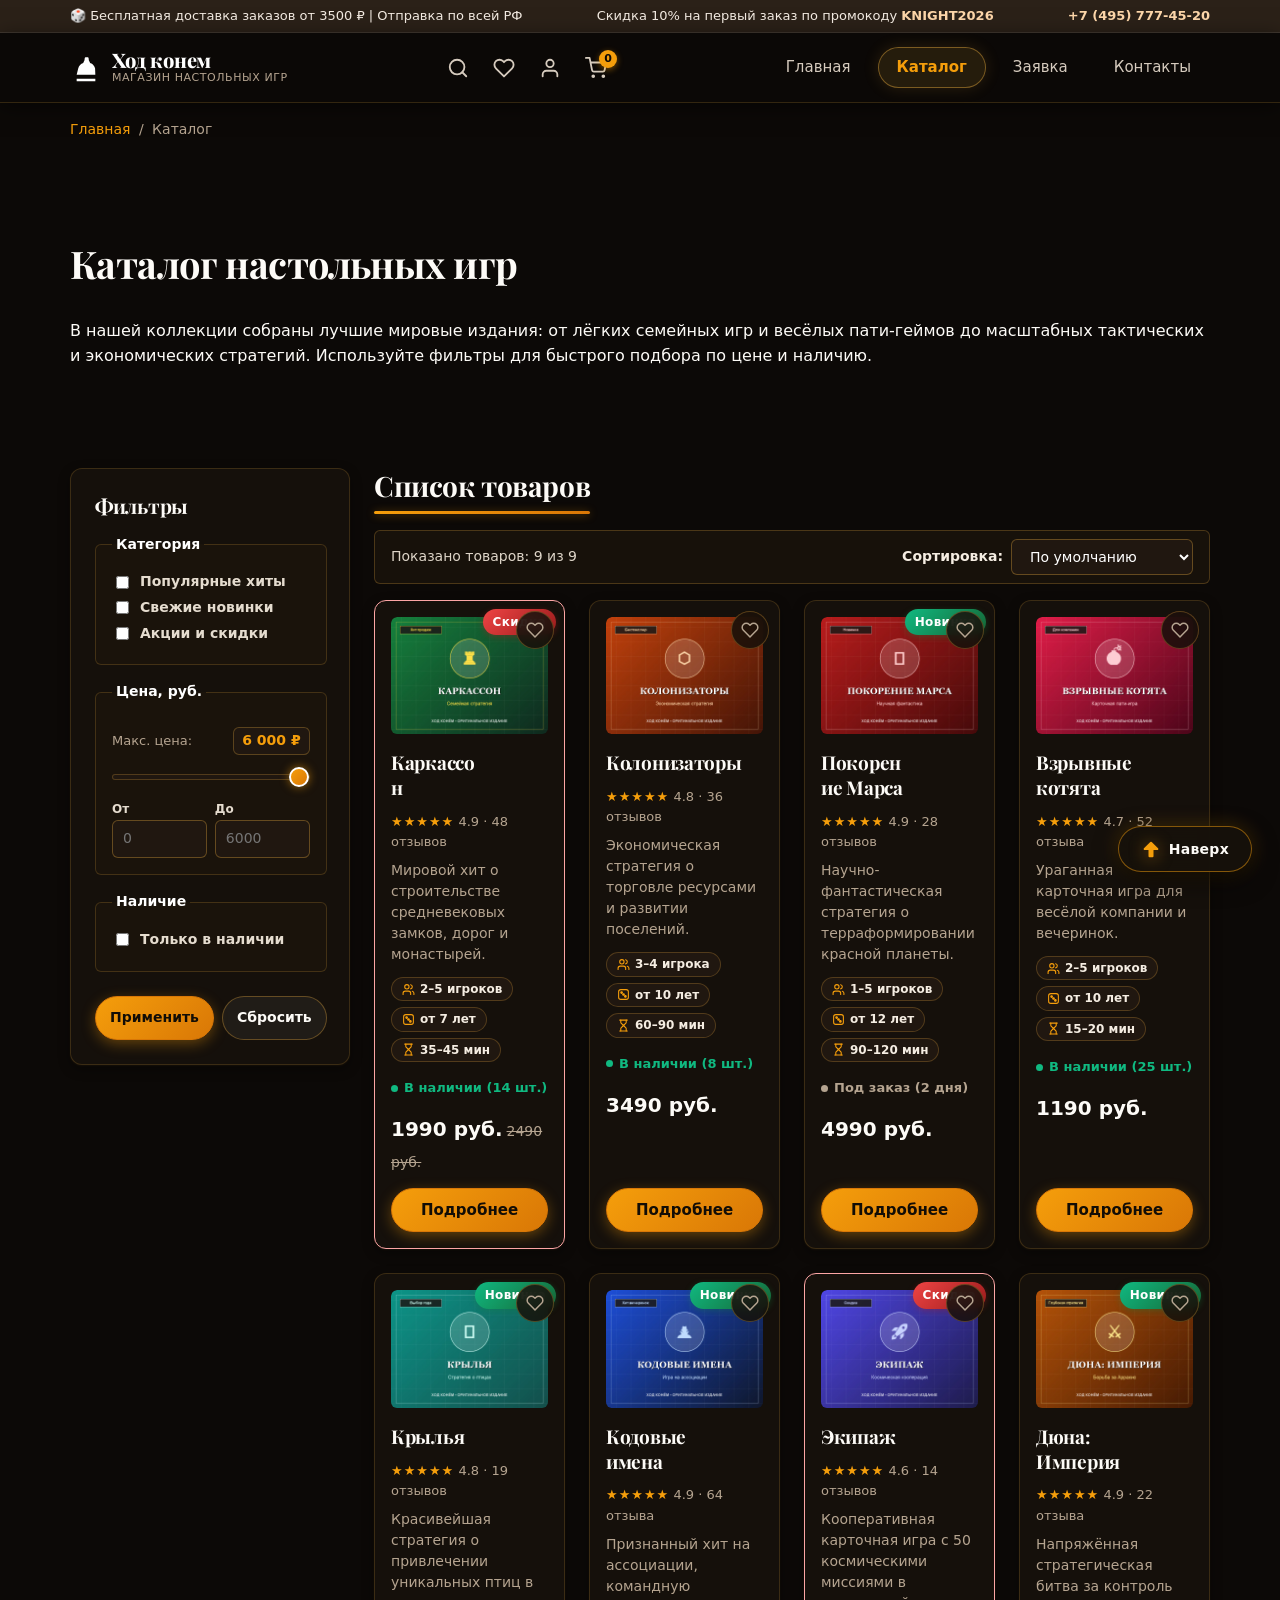
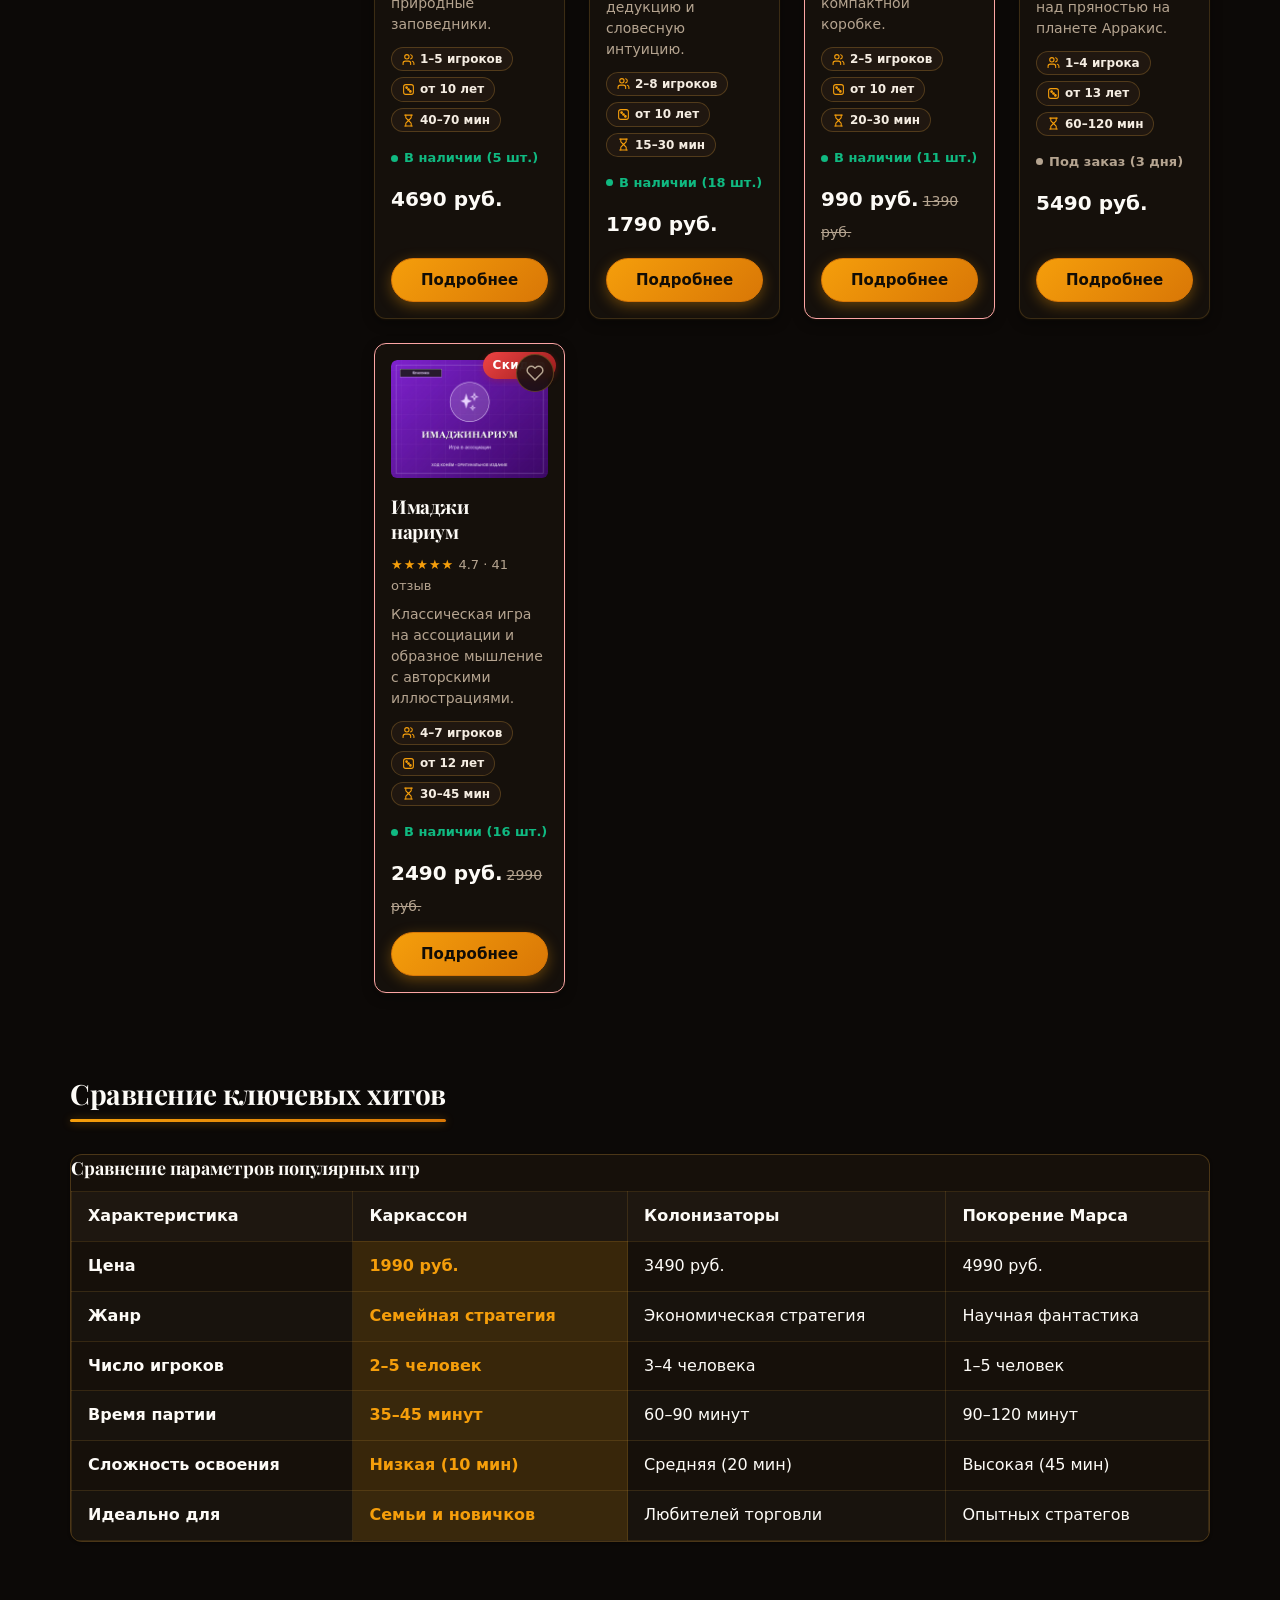
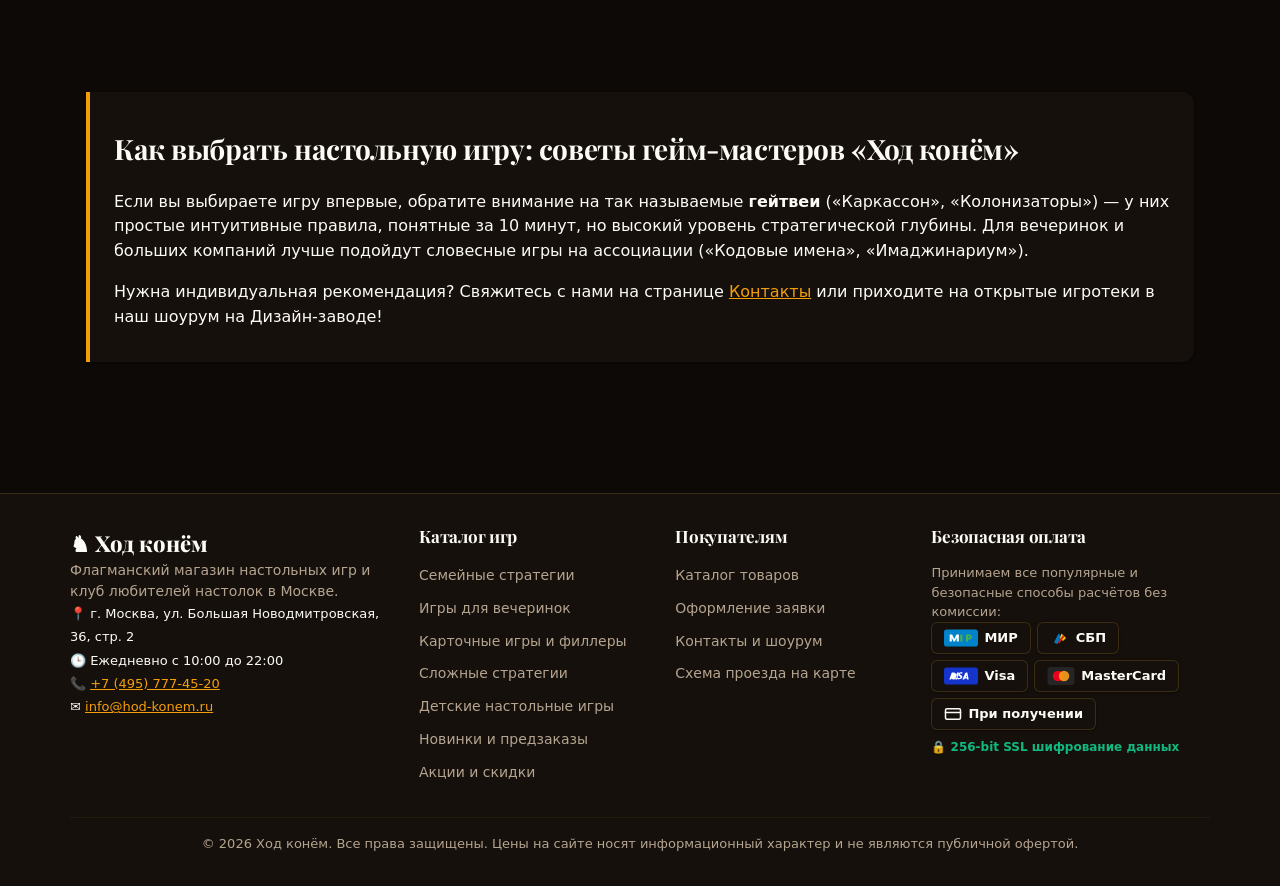
==== commit 31e6c227: "feat(interactivity): implement 5 dynamic store features (profile, wishlist, delivery calc, price sli" ====
--- a/catalog.html
+++ b/catalog.html
@@ -58,12 +58,18 @@
             <line x1="21" y1="21" x2="16.65" y2="16.65"></line>
           </svg>
         </a>
-        <a class="header-action-icon" href="contacts.html" aria-label="Контакты и шоурум" title="Контакты и шоурум">
+        <button class="header-action-icon header-action-icon--wishlist" type="button" aria-label="Избранное" title="Избранные игры" id="header-wishlist-btn">
+          <svg width="22" height="22" viewBox="0 0 24 24" fill="none" stroke="currentColor" stroke-width="2" stroke-linecap="round" stroke-linejoin="round">
+            <path d="M20.84 4.61a5.5 5.5 0 0 0-7.78 0L12 5.67l-1.06-1.06a5.5 5.5 0 0 0-7.78 7.78l1.06 1.06L12 21.23l7.78-7.78 1.06-1.06a5.5 5.5 0 0 0 0-7.78z"></path>
+          </svg>
+          <span class="header-wishlist-badge" id="wishlist-badge" style="display: none;">0</span>
+        </button>
+        <button class="header-action-icon header-action-icon--profile" type="button" aria-label="Личный кабинет" title="Личный кабинет" id="header-profile-btn">
           <svg width="22" height="22" viewBox="0 0 24 24" fill="none" stroke="currentColor" stroke-width="2" stroke-linecap="round" stroke-linejoin="round">
             <path d="M20 21v-2a4 4 0 0 0-4-4H8a4 4 0 0 0-4 4v2"></path>
             <circle cx="12" cy="7" r="4"></circle>
           </svg>
-        </a>
+        </button>
         <a class="header-action-icon header-action-icon--cart" href="order.html" aria-label="Корзина: 0 товаров" title="Корзина">
           <svg width="22" height="22" viewBox="0 0 24 24" fill="none" stroke="currentColor" stroke-width="2" stroke-linecap="round" stroke-linejoin="round">
             <circle cx="9" cy="21" r="1"></circle>
@@ -111,12 +117,23 @@
 
           <fieldset class="catalog-filters__group">
             <legend class="catalog-filters__legend">Цена, руб.</legend>
-            <label class="catalog-filters__label" for="price-from">От</label>
-            <input class="catalog-filters__input" id="price-from" name="price-from"
-              type="number" min="0" placeholder="0">
-            <label class="catalog-filters__label" for="price-to">До</label>
-            <input class="catalog-filters__input" id="price-to" name="price-to"
-              type="number" min="0" placeholder="6000">
+            <div class="catalog-filters__slider-wrap">
+              <div class="catalog-filters__range-header">
+                <span style="font-size: 13px; color: var(--color-muted);">Макс. цена:</span>
+                <span class="catalog-filters__range-val" id="price-range-val">6 000 ₽</span>
+              </div>
+              <input class="catalog-filters__range-slider" type="range" id="price-range" name="price-range" min="900" max="6000" step="100" value="6000" aria-label="Ползунок максимальной цены">
+            </div>
+            <div style="display: flex; gap: 8px; margin-top: 10px;">
+              <div style="flex: 1;">
+                <label class="catalog-filters__label" for="price-from" style="font-size: 12px; margin-bottom: 2px;">От</label>
+                <input class="catalog-filters__input" id="price-from" name="price-from" type="number" min="0" placeholder="0" style="padding: 6px 10px; min-height: 38px;">
+              </div>
+              <div style="flex: 1;">
+                <label class="catalog-filters__label" for="price-to" style="font-size: 12px; margin-bottom: 2px;">До</label>
+                <input class="catalog-filters__input" id="price-to" name="price-to" type="number" min="0" placeholder="6000" style="padding: 6px 10px; min-height: 38px;">
+              </div>
+            </div>
           </fieldset>
 
           <fieldset class="catalog-filters__group">
@@ -152,8 +169,13 @@
 
         <div class="products-grid" id="catalog-grid">
 
-          <article class="product-card product-card--discount" data-category="discount" data-price="1990" data-rating="4.9" data-stock="in">
+          <article class="product-card product-card--discount" data-product="carcassonne" data-category="discount" data-price="1990" data-rating="4.9" data-stock="in">
             <span class="product-card__badge">Скидка</span>
+            <button class="product-card__favorite" type="button" aria-label="Добавить в избранное" data-id="carcassonne" title="Добавить в избранное">
+              <svg width="18" height="18" viewBox="0 0 24 24" fill="none" stroke="currentColor" stroke-width="2" stroke-linecap="round" stroke-linejoin="round">
+                <path d="M20.84 4.61a5.5 5.5 0 0 0-7.78 0L12 5.67l-1.06-1.06a5.5 5.5 0 0 0-7.78 7.78l1.06 1.06L12 21.23l7.78-7.78 1.06-1.06a5.5 5.5 0 0 0 0-7.78z"></path>
+              </svg>
+            </button>
             <a href="product.html" class="product-card__image-link" aria-label="Карточка товара: Каркассон">
               <img
                 src="images/product-1.jpg"
@@ -179,7 +201,12 @@
             <a class="button button--primary product-card__button" href="product.html">Подробнее</a>
           </article>
 
-          <article class="product-card" data-category="popular" data-price="3490" data-rating="4.8" data-stock="in">
+          <article class="product-card" data-product="catan" data-category="popular" data-price="3490" data-rating="4.8" data-stock="in">
+            <button class="product-card__favorite" type="button" aria-label="Добавить в избранное" data-id="catan" title="Добавить в избранное">
+              <svg width="18" height="18" viewBox="0 0 24 24" fill="none" stroke="currentColor" stroke-width="2" stroke-linecap="round" stroke-linejoin="round">
+                <path d="M20.84 4.61a5.5 5.5 0 0 0-7.78 0L12 5.67l-1.06-1.06a5.5 5.5 0 0 0-7.78 7.78l1.06 1.06L12 21.23l7.78-7.78 1.06-1.06a5.5 5.5 0 0 0 0-7.78z"></path>
+              </svg>
+            </button>
             <a href="product.html" class="product-card__image-link" aria-label="Карточка товара: Колонизаторы">
               <img
                 src="images/product-2.jpg"
@@ -205,8 +232,13 @@
             <a class="button button--primary product-card__button" href="product.html">Подробнее</a>
           </article>
 
-          <article class="product-card product-card--new" data-category="new" data-price="4990" data-rating="4.9" data-stock="order">
+          <article class="product-card product-card--new" data-product="mars" data-category="new" data-price="4990" data-rating="4.9" data-stock="order">
             <span class="product-card__badge product-card__badge--new">Новинка</span>
+            <button class="product-card__favorite" type="button" aria-label="Добавить в избранное" data-id="mars" title="Добавить в избранное">
+              <svg width="18" height="18" viewBox="0 0 24 24" fill="none" stroke="currentColor" stroke-width="2" stroke-linecap="round" stroke-linejoin="round">
+                <path d="M20.84 4.61a5.5 5.5 0 0 0-7.78 0L12 5.67l-1.06-1.06a5.5 5.5 0 0 0-7.78 7.78l1.06 1.06L12 21.23l7.78-7.78 1.06-1.06a5.5 5.5 0 0 0 0-7.78z"></path>
+              </svg>
+            </button>
             <a href="product.html" class="product-card__image-link" aria-label="Карточка товара: Покорение Марса">
               <img
                 src="images/product-3.jpg"
@@ -232,7 +264,12 @@
             <a class="button button--primary product-card__button" href="product.html">Подробнее</a>
           </article>
 
-          <article class="product-card" data-category="popular" data-price="1190" data-rating="4.7" data-stock="in">
+          <article class="product-card" data-product="kittens" data-category="popular" data-price="1190" data-rating="4.7" data-stock="in">
+            <button class="product-card__favorite" type="button" aria-label="Добавить в избранное" data-id="kittens" title="Добавить в избранное">
+              <svg width="18" height="18" viewBox="0 0 24 24" fill="none" stroke="currentColor" stroke-width="2" stroke-linecap="round" stroke-linejoin="round">
+                <path d="M20.84 4.61a5.5 5.5 0 0 0-7.78 0L12 5.67l-1.06-1.06a5.5 5.5 0 0 0-7.78 7.78l1.06 1.06L12 21.23l7.78-7.78 1.06-1.06a5.5 5.5 0 0 0 0-7.78z"></path>
+              </svg>
+            </button>
             <a href="product.html" class="product-card__image-link" aria-label="Карточка товара: Взрывные котята">
               <img
                 src="images/product-4.jpg"
@@ -258,8 +295,13 @@
             <a class="button button--primary product-card__button" href="product.html">Подробнее</a>
           </article>
 
-          <article class="product-card product-card--new" data-category="new" data-price="4690" data-rating="4.8" data-stock="in">
+          <article class="product-card product-card--new" data-product="wingspan" data-category="new" data-price="4690" data-rating="4.8" data-stock="in">
             <span class="product-card__badge product-card__badge--new">Новинка</span>
+            <button class="product-card__favorite" type="button" aria-label="Добавить в избранное" data-id="wingspan" title="Добавить в избранное">
+              <svg width="18" height="18" viewBox="0 0 24 24" fill="none" stroke="currentColor" stroke-width="2" stroke-linecap="round" stroke-linejoin="round">
+                <path d="M20.84 4.61a5.5 5.5 0 0 0-7.78 0L12 5.67l-1.06-1.06a5.5 5.5 0 0 0-7.78 7.78l1.06 1.06L12 21.23l7.78-7.78 1.06-1.06a5.5 5.5 0 0 0 0-7.78z"></path>
+              </svg>
+            </button>
             <a href="product.html" class="product-card__image-link" aria-label="Карточка товара: Крылья">
               <img
                 src="images/product-5.jpg"
@@ -285,8 +327,13 @@
             <a class="button button--primary product-card__button" href="product.html">Подробнее</a>
           </article>
 
-          <article class="product-card product-card--new" data-category="popular new" data-price="1790" data-rating="4.9" data-stock="in">
+          <article class="product-card product-card--new" data-product="codenames" data-category="popular new" data-price="1790" data-rating="4.9" data-stock="in">
             <span class="product-card__badge product-card__badge--new">Новинка</span>
+            <button class="product-card__favorite" type="button" aria-label="Добавить в избранное" data-id="codenames" title="Добавить в избранное">
+              <svg width="18" height="18" viewBox="0 0 24 24" fill="none" stroke="currentColor" stroke-width="2" stroke-linecap="round" stroke-linejoin="round">
+                <path d="M20.84 4.61a5.5 5.5 0 0 0-7.78 0L12 5.67l-1.06-1.06a5.5 5.5 0 0 0-7.78 7.78l1.06 1.06L12 21.23l7.78-7.78 1.06-1.06a5.5 5.5 0 0 0 0-7.78z"></path>
+              </svg>
+            </button>
             <a href="product.html" class="product-card__image-link" aria-label="Карточка товара: Кодовые имена">
               <img
                 src="images/product-6.jpg"
@@ -312,8 +359,13 @@
             <a class="button button--primary product-card__button" href="product.html">Подробнее</a>
           </article>
 
-          <article class="product-card product-card--discount" data-category="discount" data-price="990" data-rating="4.6" data-stock="in">
+          <article class="product-card product-card--discount" data-product="crew" data-category="discount" data-price="990" data-rating="4.6" data-stock="in">
             <span class="product-card__badge">Скидка</span>
+            <button class="product-card__favorite" type="button" aria-label="Добавить в избранное" data-id="crew" title="Добавить в избранное">
+              <svg width="18" height="18" viewBox="0 0 24 24" fill="none" stroke="currentColor" stroke-width="2" stroke-linecap="round" stroke-linejoin="round">
+                <path d="M20.84 4.61a5.5 5.5 0 0 0-7.78 0L12 5.67l-1.06-1.06a5.5 5.5 0 0 0-7.78 7.78l1.06 1.06L12 21.23l7.78-7.78 1.06-1.06a5.5 5.5 0 0 0 0-7.78z"></path>
+              </svg>
+            </button>
             <a href="product.html" class="product-card__image-link" aria-label="Карточка товара: Экипаж">
               <img
                 src="images/product-7.jpg"
@@ -339,8 +391,13 @@
             <a class="button button--primary product-card__button" href="product.html">Подробнее</a>
           </article>
 
-          <article class="product-card product-card--new" data-category="new" data-price="5490" data-rating="4.9" data-stock="order">
+          <article class="product-card product-card--new" data-product="dune" data-category="new" data-price="5490" data-rating="4.9" data-stock="order">
             <span class="product-card__badge product-card__badge--new">Новинка</span>
+            <button class="product-card__favorite" type="button" aria-label="Добавить в избранное" data-id="dune" title="Добавить в избранное">
+              <svg width="18" height="18" viewBox="0 0 24 24" fill="none" stroke="currentColor" stroke-width="2" stroke-linecap="round" stroke-linejoin="round">
+                <path d="M20.84 4.61a5.5 5.5 0 0 0-7.78 0L12 5.67l-1.06-1.06a5.5 5.5 0 0 0-7.78 7.78l1.06 1.06L12 21.23l7.78-7.78 1.06-1.06a5.5 5.5 0 0 0 0-7.78z"></path>
+              </svg>
+            </button>
             <a href="product.html" class="product-card__image-link" aria-label="Карточка товара: Дюна: Империя">
               <img
                 src="images/product-8.jpg"
@@ -366,8 +423,13 @@
             <a class="button button--primary product-card__button" href="product.html">Подробнее</a>
           </article>
 
-          <article class="product-card product-card--discount" data-category="popular discount" data-price="2490" data-rating="4.7" data-stock="in">
+          <article class="product-card product-card--discount" data-product="imaginarium" data-category="popular discount" data-price="2490" data-rating="4.7" data-stock="in">
             <span class="product-card__badge">Скидка</span>
+            <button class="product-card__favorite" type="button" aria-label="Добавить в избранное" data-id="imaginarium" title="Добавить в избранное">
+              <svg width="18" height="18" viewBox="0 0 24 24" fill="none" stroke="currentColor" stroke-width="2" stroke-linecap="round" stroke-linejoin="round">
+                <path d="M20.84 4.61a5.5 5.5 0 0 0-7.78 0L12 5.67l-1.06-1.06a5.5 5.5 0 0 0-7.78 7.78l1.06 1.06L12 21.23l7.78-7.78 1.06-1.06a5.5 5.5 0 0 0 0-7.78z"></path>
+              </svg>
+            </button>
             <a href="product.html" class="product-card__image-link" aria-label="Карточка товара: Имаджинариум">
               <img
                 src="images/product-9.jpg"
@@ -567,6 +629,76 @@
     <span class="to-top__text">Наверх</span>
   </a>
 
+  <!-- Модальное окно: Личный кабинет покупателя -->
+  <dialog class="profile-dialog" id="profile-dialog" aria-labelledby="profile-user-name">
+    <div class="profile-dialog__header">
+      <div class="profile-dialog__user-wrap">
+        <div class="profile-dialog__avatar" aria-hidden="true">
+          <svg width="28" height="28" viewBox="0 0 24 24" fill="none" stroke="currentColor" stroke-width="2" stroke-linecap="round" stroke-linejoin="round">
+            <path d="M20 21v-2a4 4 0 0 0-4-4H8a4 4 0 0 0-4 4v2"></path>
+            <circle cx="12" cy="7" r="4"></circle>
+          </svg>
+        </div>
+        <div>
+          <h3 class="profile-dialog__name" id="profile-user-name">Александр Волков</h3>
+          <span class="profile-dialog__badge">
+            <svg width="14" height="14" viewBox="0 0 24 24" fill="currentColor" aria-hidden="true">
+              <polygon points="12 2 15.09 8.26 22 9.27 17 14.14 18.18 21.02 12 17.77 5.82 21.02 7 14.14 2 9.27 8.91 8.26 12 2"></polygon>
+            </svg>
+            Магистр настолок
+          </span>
+        </div>
+      </div>
+      <button class="profile-dialog__close" type="button" aria-label="Закрыть профиль" onclick="document.getElementById('profile-dialog').close()">×</button>
+    </div>
+
+    <div class="profile-dialog__stat-box">
+      <div class="profile-stat-item">
+        <span class="profile-stat-item__value">500 ₽</span>
+        <span class="profile-stat-item__label">Бонусный счёт</span>
+      </div>
+      <div class="profile-stat-item">
+        <span class="profile-stat-item__value">7%</span>
+        <span class="profile-stat-item__label">Клубная скидка</span>
+      </div>
+      <div class="profile-stat-item">
+        <span class="profile-stat-item__value" id="profile-wishlist-count">0</span>
+        <span class="profile-stat-item__label">В вишлисте</span>
+      </div>
+    </div>
+
+    <h4 class="profile-dialog__section-title">
+      <svg width="16" height="16" viewBox="0 0 24 24" fill="none" stroke="currentColor" stroke-width="2" stroke-linecap="round" stroke-linejoin="round" aria-hidden="true">
+        <rect x="2" y="3" width="20" height="14" rx="2" ry="2"></rect>
+        <line x1="8" y1="21" x2="16" y2="21"></line>
+        <line x1="12" y1="17" x2="12" y2="21"></line>
+      </svg>
+      Последний заказ
+    </h4>
+    <div class="profile-order-card">
+      <div class="profile-order-card__header">
+        <span class="profile-order-card__id">Заказ №ХК-8492</span>
+        <span class="profile-order-card__status">Доставлен</span>
+      </div>
+      <p class="profile-order-card__details">«Покорение Марса», «Кодовые имена» • 5 480 ₽ (оплачен картой онлайн)</p>
+    </div>
+
+    <h4 class="profile-dialog__section-title">
+      <svg width="16" height="16" viewBox="0 0 24 24" fill="none" stroke="currentColor" stroke-width="2" stroke-linecap="round" stroke-linejoin="round" aria-hidden="true">
+        <path d="M21 10c0 7-9 13-9 13s-9-6-9-13a9 9 0 0 1 18 0z"></path>
+        <circle cx="12" cy="10" r="3"></circle>
+      </svg>
+      Основной адрес доставки
+    </h4>
+    <p style="margin: 0 0 16px; font-size: 14px; color: var(--color-muted);">г. Москва, ул. Арбат, д. 24, кв. 12 (домофон 12В)</p>
+
+    <div class="profile-dialog__footer">
+      <button class="button button--secondary" type="button" style="flex: 1; text-align: center;" onclick="document.getElementById('profile-dialog').close(); if(typeof window.hkFilterWishlist === 'function') window.hkFilterWishlist();">Мой вишлист</button>
+      <button class="button button--primary" type="button" style="flex: 1;" onclick="document.getElementById('profile-dialog').close()">Готово</button>
+    </div>
+  </dialog>
+
+  <script src="js/main.js" defer></script>
   <script src="js/catalog.js" defer></script>
 </body>
 </html>
--- a/css/style.css
+++ b/css/style.css
@@ -263,6 +263,11 @@
   color: #d6cbbe;
   border-radius: 50%;
   text-decoration: none;
+  background: transparent;
+  border: none;
+  padding: 0;
+  cursor: pointer;
+  font: inherit;
   transition: all var(--transition);
 }
 
@@ -2118,18 +2123,41 @@
 }
 
 .newsletter-card__input {
-  flex: 1 1 200px;
-  padding: 10px 14px;
-  border: 1.5px solid var(--color-border);
+  flex: 1 1 220px;
+  min-height: 44px;
+  padding: 11px 16px;
+  border: 1.5px solid rgba(229, 169, 60, 0.35);
   border-radius: var(--radius-sm);
-  background-color: #ffffff;
+  background-color: #201710;
+  color: #ffffff;
   font: inherit;
-  font-size: 14px;
+  font-size: 15px;
+  transition: border-color var(--transition), background-color var(--transition), box-shadow var(--transition);
+}
+
+.newsletter-card__input::placeholder {
+  color: #a39482;
+  opacity: 1;
+}
+
+.newsletter-card__input:hover {
+  background-color: #261d15;
+  border-color: rgba(245, 158, 11, 0.65);
 }
 
 .newsletter-card__input:focus {
+  background-color: #291f16;
   border-color: var(--color-primary);
+  box-shadow: 0 0 0 3px rgba(245, 158, 11, 0.3);
+  color: #ffffff;
   outline: none;
+}
+
+.newsletter-card__form .button {
+  min-height: 44px;
+  padding: 11px 22px;
+  font-size: 15px;
+  font-weight: 700;
 }
 
 /* Четырёхколоночный футер реального магазина */
@@ -2380,3 +2408,571 @@
   outline: 2px solid var(--color-primary);
   outline-offset: 2px;
 }
+
+/* ==========================================================================
+   11. Новые интерактивные компоненты (5 фич)
+   ========================================================================== */
+
+/* --- 1. Избранное (Wishlist) --- */
+.product-card__favorite {
+  position: absolute;
+  top: 10px;
+  right: 10px;
+  z-index: 6;
+  display: inline-flex;
+  align-items: center;
+  justify-content: center;
+  width: 38px;
+  height: 38px;
+  padding: 0;
+  border-radius: 50%;
+  background-color: rgba(22, 16, 10, 0.85);
+  backdrop-filter: blur(8px);
+  -webkit-backdrop-filter: blur(8px);
+  border: 1px solid rgba(229, 169, 60, 0.3);
+  color: var(--color-muted);
+  cursor: pointer;
+  transition: all var(--transition-smooth);
+}
+
+.product-card__favorite:hover {
+  transform: scale(1.14);
+  border-color: var(--color-primary);
+  color: var(--color-primary);
+  background-color: rgba(38, 28, 18, 0.95);
+  box-shadow: 0 4px 14px rgba(0, 0, 0, 0.6), 0 0 12px rgba(245, 158, 11, 0.35);
+}
+
+.product-card__favorite:active {
+  transform: scale(0.92);
+}
+
+.product-card__favorite--active {
+  color: #f59e0b;
+  border-color: #f59e0b;
+  background-color: rgba(245, 158, 11, 0.15);
+  box-shadow: 0 0 14px rgba(245, 158, 11, 0.4);
+}
+
+.product-card__favorite--active svg {
+  fill: #f59e0b;
+  stroke: #f59e0b;
+  animation: heartPulse 0.35s cubic-bezier(0.175, 0.885, 0.32, 1.275);
+}
+
+@keyframes heartPulse {
+  0% { transform: scale(1); }
+  50% { transform: scale(1.35); }
+  100% { transform: scale(1); }
+}
+
+.header-wishlist-badge {
+  position: absolute;
+  top: -6px;
+  right: -6px;
+  min-width: 18px;
+  height: 18px;
+  padding: 0 4px;
+  border-radius: var(--radius-full);
+  background: linear-gradient(135deg, #f59e0b, #d97706);
+  color: #120d06;
+  font-size: 11px;
+  font-weight: 800;
+  display: inline-flex;
+  align-items: center;
+  justify-content: center;
+  line-height: 1;
+  box-shadow: 0 2px 6px rgba(0, 0, 0, 0.6);
+  transition: transform var(--transition);
+}
+
+/* --- 2. Личный кабинет (Profile Modal) --- */
+.profile-dialog {
+  width: min(100% - 32px, 540px);
+  max-height: calc(100vh - 32px);
+  overflow-y: auto;
+  padding: clamp(20px, 4vw, 32px);
+  border: 1.5px solid rgba(245, 158, 11, 0.45);
+  border-radius: var(--radius-lg);
+  background-color: #17110a;
+  color: #fdfbf7;
+  box-shadow: 0 25px 60px rgba(0, 0, 0, 0.85), 0 0 35px rgba(245, 158, 11, 0.2);
+}
+
+.profile-dialog::backdrop {
+  background-color: rgba(10, 7, 5, 0.84);
+  backdrop-filter: blur(6px);
+}
+
+.profile-dialog__header {
+  display: flex;
+  justify-content: space-between;
+  align-items: flex-start;
+  gap: 16px;
+  padding-bottom: 16px;
+  border-bottom: 1px solid rgba(245, 158, 11, 0.25);
+  margin-bottom: 20px;
+}
+
+.profile-dialog__user-wrap {
+  display: flex;
+  align-items: center;
+  gap: 16px;
+}
+
+.profile-dialog__avatar {
+  width: 58px;
+  height: 58px;
+  border-radius: 50%;
+  background: linear-gradient(135deg, #2a1f15, #1d150e);
+  border: 2px solid var(--color-primary);
+  display: flex;
+  align-items: center;
+  justify-content: center;
+  color: var(--color-primary);
+  flex-shrink: 0;
+  box-shadow: 0 0 16px rgba(245, 158, 11, 0.3);
+}
+
+.profile-dialog__name {
+  margin: 0 0 4px;
+  font-family: var(--font-heading);
+  font-size: 20px;
+  font-weight: 800;
+  color: #ffffff;
+}
+
+.profile-dialog__badge {
+  display: inline-flex;
+  align-items: center;
+  gap: 6px;
+  padding: 3px 10px;
+  border-radius: var(--radius-full);
+  background: linear-gradient(135deg, #f59e0b 0%, #d97706 100%);
+  color: #120d06;
+  font-size: 12px;
+  font-weight: 800;
+  letter-spacing: 0.02em;
+}
+
+.profile-dialog__close {
+  background: transparent;
+  border: none;
+  color: var(--color-muted);
+  font-size: 26px;
+  line-height: 1;
+  cursor: pointer;
+  padding: 4px;
+  border-radius: var(--radius-sm);
+  transition: color var(--transition);
+}
+
+.profile-dialog__close:hover {
+  color: #ffffff;
+}
+
+.profile-dialog__stat-box {
+  display: grid;
+  grid-template-columns: repeat(auto-fit, minmax(130px, 1fr));
+  gap: 12px;
+  margin-bottom: 20px;
+}
+
+.profile-stat-item {
+  padding: 12px;
+  background-color: #201710;
+  border: 1px solid rgba(229, 169, 60, 0.25);
+  border-radius: var(--radius-sm);
+  text-align: center;
+}
+
+.profile-stat-item__value {
+  display: block;
+  font-size: 20px;
+  font-weight: 800;
+  color: var(--color-primary);
+  font-variant-numeric: tabular-nums;
+}
+
+.profile-stat-item__label {
+  font-size: 12px;
+  color: #c4b5a2;
+  margin-top: 2px;
+}
+
+.profile-dialog__section-title {
+  font-size: 15px;
+  font-weight: 700;
+  color: #f5ede2;
+  margin: 0 0 10px;
+  display: flex;
+  align-items: center;
+  gap: 8px;
+}
+
+.profile-order-card {
+  padding: 14px;
+  background-color: #201710;
+  border: 1px solid rgba(229, 169, 60, 0.25);
+  border-radius: var(--radius-sm);
+  margin-bottom: 16px;
+}
+
+.profile-order-card__header {
+  display: flex;
+  justify-content: space-between;
+  align-items: center;
+  gap: 8px;
+  margin-bottom: 6px;
+}
+
+.profile-order-card__id {
+  font-weight: 700;
+  font-size: 14px;
+  color: #ffffff;
+}
+
+.profile-order-card__status {
+  display: inline-flex;
+  align-items: center;
+  gap: 5px;
+  font-size: 12px;
+  font-weight: 700;
+  color: var(--color-success);
+}
+
+.profile-order-card__status::before {
+  content: "";
+  display: inline-block;
+  width: 6px;
+  height: 6px;
+  border-radius: 50%;
+  background-color: var(--color-success);
+}
+
+.profile-order-card__details {
+  margin: 0;
+  font-size: 13px;
+  color: var(--color-muted);
+  line-height: 1.4;
+}
+
+.profile-dialog__footer {
+  display: flex;
+  gap: 10px;
+  margin-top: 20px;
+}
+
+/* --- 3. Калькулятор доставки и опций (Delivery Calc) --- */
+.delivery-calc {
+  margin: var(--space-md) 0;
+  padding: 16px;
+  background-color: #1a130b;
+  border: 1px solid rgba(229, 169, 60, 0.25);
+  border-radius: var(--radius-md);
+}
+
+.delivery-calc__title {
+  font-size: 16px;
+  font-weight: 700;
+  color: #ffffff;
+  margin: 0 0 12px;
+  display: flex;
+  align-items: center;
+  gap: 8px;
+}
+
+.delivery-calc__grid {
+  display: grid;
+  grid-template-columns: repeat(auto-fit, minmax(180px, 1fr));
+  gap: 10px;
+  margin-bottom: 14px;
+}
+
+.delivery-calc__option {
+  position: relative;
+  display: flex;
+  flex-direction: column;
+  justify-content: space-between;
+  padding: 12px;
+  background-color: #201710;
+  border: 1.5px solid rgba(229, 169, 60, 0.25);
+  border-radius: var(--radius-sm);
+  cursor: pointer;
+  transition: all var(--transition);
+}
+
+.delivery-calc__option:hover {
+  background-color: #261d15;
+  border-color: rgba(245, 158, 11, 0.5);
+}
+
+.delivery-calc__option input[type="radio"] {
+  position: absolute;
+  top: 12px;
+  right: 12px;
+  accent-color: var(--color-primary);
+  margin: 0;
+}
+
+.delivery-calc__option--active,
+.delivery-calc__option:has(input:checked) {
+  background-color: #2a1e14;
+  border-color: var(--color-primary);
+  box-shadow: 0 0 0 2px rgba(245, 158, 11, 0.3);
+}
+
+.delivery-calc__option-name {
+  font-weight: 700;
+  font-size: 13px;
+  color: #ffffff;
+  margin-bottom: 4px;
+}
+
+.delivery-calc__option-desc {
+  font-size: 11px;
+  color: var(--color-muted);
+  line-height: 1.3;
+}
+
+.delivery-calc__option-price {
+  font-weight: 800;
+  font-size: 14px;
+  color: var(--color-primary);
+  margin-top: 8px;
+}
+
+.delivery-calc__addons {
+  display: flex;
+  flex-direction: column;
+  gap: 8px;
+  padding-top: 10px;
+  border-top: 1px solid rgba(229, 169, 60, 0.15);
+}
+
+.delivery-calc__addon-label {
+  display: flex;
+  align-items: center;
+  justify-content: space-between;
+  padding: 8px 12px;
+  background-color: #201710;
+  border: 1px solid rgba(229, 169, 60, 0.2);
+  border-radius: var(--radius-sm);
+  font-size: 13px;
+  color: #f5ede2;
+  cursor: pointer;
+  transition: all var(--transition);
+}
+
+.delivery-calc__addon-label:hover {
+  background-color: #261d15;
+  border-color: rgba(245, 158, 11, 0.45);
+}
+
+.delivery-calc__addon-label input[type="checkbox"] {
+  accent-color: var(--color-primary);
+  margin-right: 10px;
+  width: 17px;
+  height: 17px;
+}
+
+.delivery-calc__addon-price {
+  font-weight: 700;
+  color: var(--color-primary);
+  margin-left: auto;
+}
+
+.delivery-calc__summary {
+  display: flex;
+  justify-content: space-between;
+  align-items: baseline;
+  margin-top: 14px;
+  padding-top: 12px;
+  border-top: 1px dashed rgba(245, 158, 11, 0.3);
+}
+
+.delivery-calc__summary-label {
+  font-size: 14px;
+  font-weight: 700;
+  color: #ffffff;
+}
+
+.delivery-calc__summary-val {
+  font-size: 20px;
+  font-weight: 800;
+  color: var(--color-primary);
+  font-variant-numeric: tabular-nums;
+}
+
+/* --- 4. Ползунок цены (Price Range Slider) --- */
+.catalog-filters__slider-wrap {
+  margin-top: var(--space-sm);
+}
+
+.catalog-filters__range-header {
+  display: flex;
+  justify-content: space-between;
+  align-items: baseline;
+  margin-bottom: 8px;
+}
+
+.catalog-filters__range-val {
+  font-size: 14px;
+  font-weight: 800;
+  color: var(--color-primary);
+  background-color: #201710;
+  border: 1px solid rgba(229, 169, 60, 0.3);
+  padding: 2px 8px;
+  border-radius: var(--radius-sm);
+  font-variant-numeric: tabular-nums;
+}
+
+.catalog-filters__range-slider {
+  width: 100%;
+  height: 6px;
+  -webkit-appearance: none;
+  appearance: none;
+  background: #201710;
+  border-radius: var(--radius-full);
+  outline: none;
+  margin: 10px 0;
+  border: 1px solid rgba(229, 169, 60, 0.25);
+}
+
+.catalog-filters__range-slider::-webkit-slider-thumb {
+  -webkit-appearance: none;
+  appearance: none;
+  width: 20px;
+  height: 20px;
+  border-radius: 50%;
+  background: linear-gradient(135deg, #f59e0b, #d97706);
+  cursor: pointer;
+  border: 2px solid #ffffff;
+  box-shadow: 0 0 10px rgba(245, 158, 11, 0.6);
+  transition: transform var(--transition);
+}
+
+.catalog-filters__range-slider::-webkit-slider-thumb:hover {
+  transform: scale(1.2);
+}
+
+.catalog-filters__range-slider::-moz-range-thumb {
+  width: 20px;
+  height: 20px;
+  border-radius: 50%;
+  background: linear-gradient(135deg, #f59e0b, #d97706);
+  cursor: pointer;
+  border: 2px solid #ffffff;
+  box-shadow: 0 0 10px rgba(245, 158, 11, 0.6);
+  transition: transform var(--transition);
+}
+
+.catalog-filters__range-slider::-moz-range-thumb:hover {
+  transform: scale(1.2);
+}
+
+/* --- 5. Интерактивные звёздочки и форма отзыва --- */
+.review-form-card {
+  padding: clamp(16px, 3vw, 24px);
+  background-color: var(--color-surface);
+  border: 1px solid var(--color-border);
+  border-radius: var(--radius-md);
+  margin-top: var(--space-lg);
+  box-shadow: var(--shadow-sm);
+}
+
+.review-form-card__title {
+  margin: 0 0 12px;
+  font-size: 18px;
+  font-weight: 700;
+  color: #ffffff;
+}
+
+.star-rating {
+  display: inline-flex;
+  align-items: center;
+  gap: 4px;
+  margin-bottom: 12px;
+}
+
+.star-rating__star {
+  background: transparent;
+  border: none;
+  padding: 4px;
+  font-size: 22px;
+  color: #574637;
+  cursor: pointer;
+  line-height: 1;
+  transition: color var(--transition), transform var(--transition);
+}
+
+.star-rating__star--active,
+.star-rating__star:hover {
+  color: var(--color-accent-gold);
+}
+
+.star-rating__star:hover {
+  transform: scale(1.2);
+}
+
+.star-rating__hint {
+  font-size: 13px;
+  font-weight: 700;
+  color: #f5ede2;
+  margin-left: 8px;
+}
+
+.review-card--new {
+  animation: reviewFadeIn 0.4s cubic-bezier(0.16, 1, 0.3, 1) forwards;
+  border-color: rgba(245, 158, 11, 0.4);
+}
+
+@keyframes reviewFadeIn {
+  from {
+    opacity: 0;
+    transform: translateY(-8px);
+  }
+  to {
+    opacity: 1;
+    transform: translateY(0);
+  }
+}
+
+/* Всплывающее уведомление (Toast) */
+.shop-toast {
+  position: fixed;
+  bottom: 28px;
+  right: 28px;
+  z-index: 9999;
+  display: flex;
+  align-items: center;
+  gap: 10px;
+  padding: 12px 20px;
+  background-color: #1a130b;
+  color: #fdfbf7;
+  border: 1.5px solid var(--color-primary);
+  border-radius: var(--radius-full);
+  box-shadow: 0 8px 24px rgba(0, 0, 0, 0.6), 0 0 16px rgba(245, 158, 11, 0.25);
+  font-size: 14px;
+  font-weight: 600;
+  pointer-events: none;
+  opacity: 0;
+  transform: translateY(16px);
+  transition: opacity 0.3s ease, transform 0.3s ease;
+}
+
+.shop-toast--visible {
+  opacity: 1;
+  transform: translateY(0);
+}
+
+@media (max-width: 640px) {
+  .shop-toast {
+    bottom: 20px;
+    right: 16px;
+    left: 16px;
+    justify-content: center;
+    text-align: center;
+  }
+}
+
--- a/css/responsive.css
+++ b/css/responsive.css
@@ -765,3 +765,29 @@
     grid-template-columns: 1.4fr 1fr 1fr 1.2fr;
   }
 }
+
+/* ==========================================================================
+   12. Адаптивность новых компонентов
+   ========================================================================== */
+
+@media (max-width: 480px) {
+  .profile-dialog__user-wrap {
+    flex-direction: column;
+    align-items: flex-start;
+    gap: 10px;
+  }
+
+  .profile-dialog__avatar {
+    width: 48px;
+    height: 48px;
+  }
+
+  .delivery-calc__grid {
+    grid-template-columns: 1fr;
+  }
+
+  .delivery-calc__addon-label {
+    flex-wrap: wrap;
+    gap: 6px;
+  }
+}
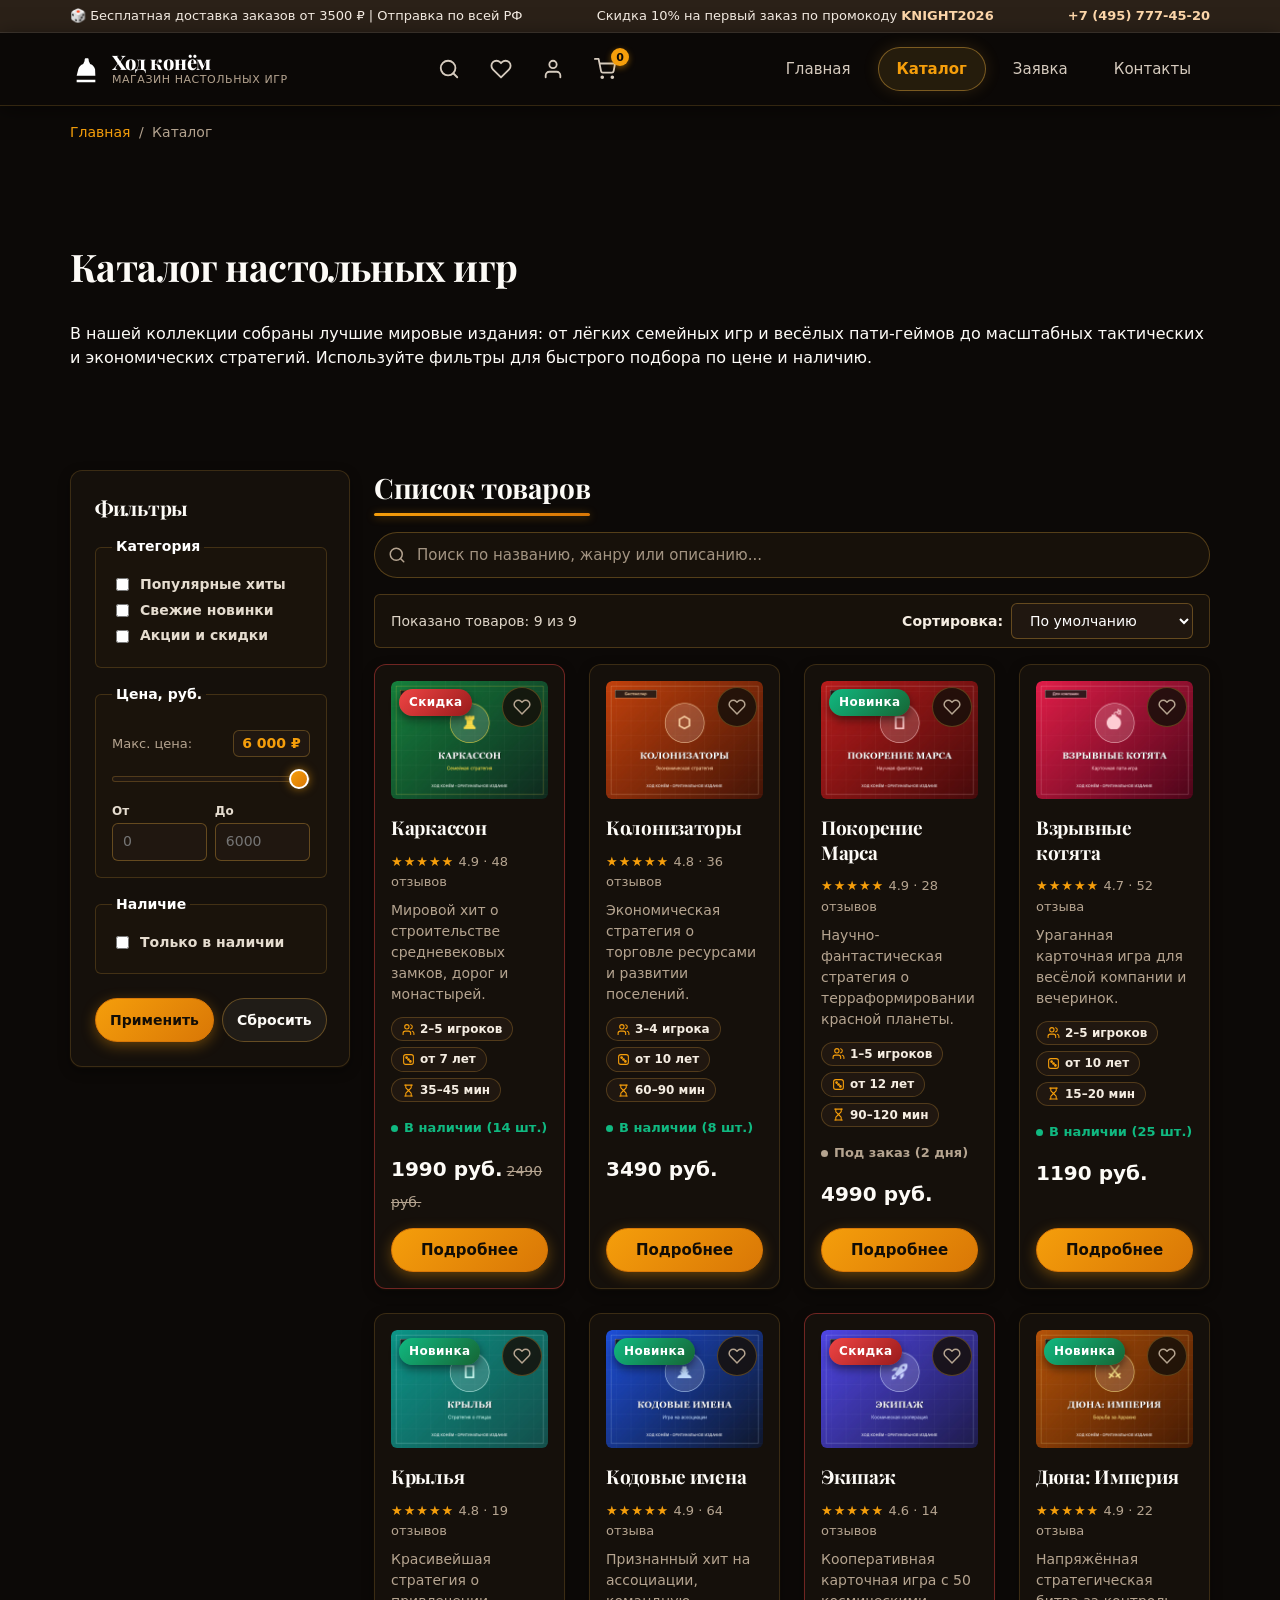
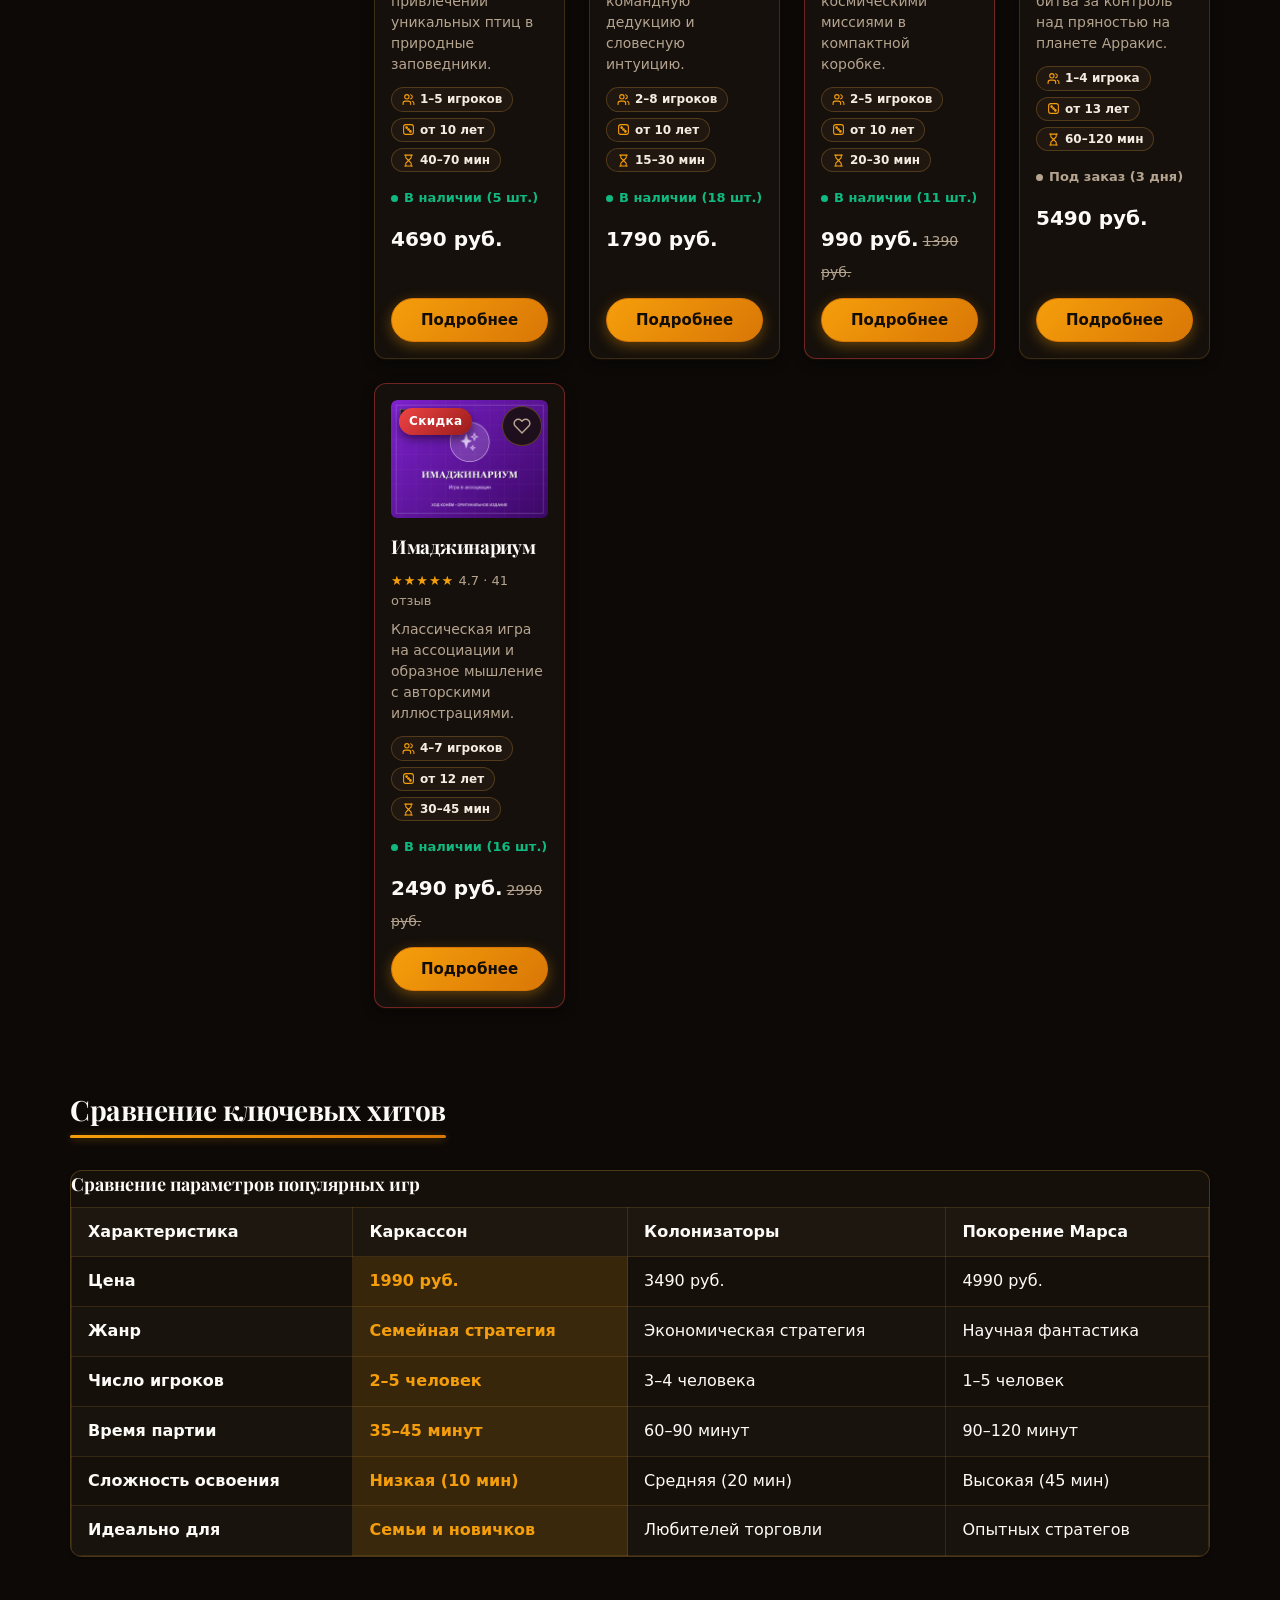
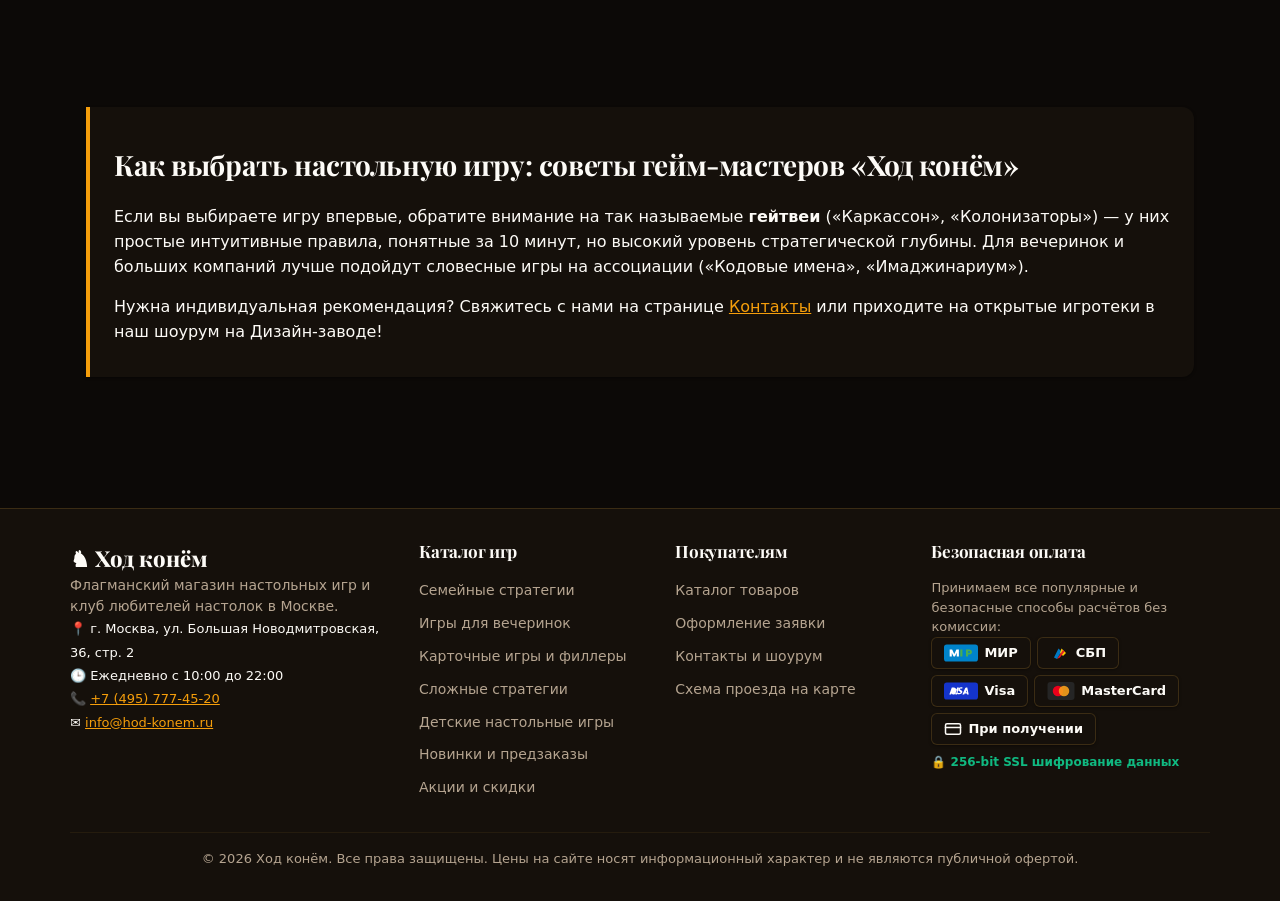
==== commit 5157a67e: "style(ui): fix badge overlap, add catalog search, mobile filter toggle, phone mask, and a11y polish" ====
--- a/catalog.html
+++ b/catalog.html
@@ -12,12 +12,13 @@
   <link rel="stylesheet" href="css/responsive.css">
 </head>
 <body>
+  <a class="skip-link" href="#main-content">Перейти к содержимому</a>
   <!-- Информационная полоса магазина -->
   <aside class="top-announcement" aria-label="Специальные предложения и доставка">
     <div class="top-announcement__inner">
       <span>🎲 Бесплатная доставка заказов от 3500 ₽ | Отправка по всей РФ</span>
       <span class="top-announcement__promo">Скидка 10% на первый заказ по промокоду <strong>KNIGHT2026</strong></span>
-      <a class="top-announcement__phone" href="contacts.html">+7 (495) 777-45-20</a>
+      <a class="top-announcement__phone" href="tel:+74957774520">+7 (495) 777-45-20</a>
     </div>
   </aside>
 
@@ -28,7 +29,7 @@
           <path d="M19 22H5v-2h14v2M17.5 12c-.3 0-.5-.2-.5-.5 0-1.1-.9-2-2-2-.3 0-.5-.2-.5-.5s.2-.5.5-.5c1.7 0 3 1.3 3 3 0 .3-.2.5-.5.5M19 17H5l1.2-4.8c.5-1.9 1.9-3.4 3.7-4l.6-1.2C10.8 6.4 11 5.7 11 5c0-.6.4-1 1-1h1c.6 0 1 .4 1 1 0 .7.2 1.4.5 2l.6 1.2c1.8.6 3.2 2.1 3.7 4L19 17z"/>
         </svg>
         <span class="site-header__logo-text">
-          <span class="site-header__brand">Ход конем</span>
+          <span class="site-header__brand">Ход конём</span>
           <span class="site-header__tagline">Магазин настольных игр</span>
         </span>
       </a>
@@ -82,7 +83,7 @@
     </div>
   </header>
 
-  <main>
+  <main id="main-content">
     <nav class="breadcrumbs" aria-label="Хлебные крошки">
       <a class="breadcrumbs__link" href="index.html">Главная</a>
       <span class="breadcrumbs__current">Каталог</span>
@@ -99,9 +100,13 @@
     <section class="catalog-layout">
       <!-- Панель фильтров -->
       <aside class="catalog-filters" aria-labelledby="filters-title">
+        <button class="catalog-filters-toggle" type="button" id="catalog-filters-toggle" aria-expanded="false" aria-controls="catalog-filters-form">
+          <span>Фильтры каталога</span>
+          <svg width="18" height="18" viewBox="0 0 24 24" fill="none" stroke="currentColor" stroke-width="2" stroke-linecap="round" stroke-linejoin="round" aria-hidden="true"><polyline points="6 9 12 15 18 9"/></svg>
+        </button>
         <h2 class="catalog-filters__title" id="filters-title">Фильтры</h2>
 
-        <form class="catalog-filters__form" id="catalog-filters-form" action="#" method="get">
+        <form class="catalog-filters__form is-collapsed" id="catalog-filters-form" action="#" method="get">
           <fieldset class="catalog-filters__group">
             <legend class="catalog-filters__legend">Категория</legend>
             <label class="catalog-filters__label">
@@ -154,6 +159,22 @@
       <section class="catalog-products">
         <h2 class="section__title">Список товаров</h2>
 
+        <div class="catalog-search">
+          <svg class="catalog-search__icon" width="18" height="18" viewBox="0 0 24 24" fill="none" stroke="currentColor" stroke-width="2" stroke-linecap="round" stroke-linejoin="round" aria-hidden="true">
+            <circle cx="11" cy="11" r="8"></circle>
+            <line x1="21" y1="21" x2="16.65" y2="16.65"></line>
+          </svg>
+          <label class="visually-hidden" for="catalog-search">Поиск игр по названию или жанру</label>
+          <input class="catalog-search__input" id="catalog-search" type="search" placeholder="Поиск по названию, жанру или описанию..." autocomplete="off">
+        </div>
+
+        <div class="catalog-active-filters" id="catalog-active-filters" hidden>
+          <button class="catalog-active-chip" type="button" id="catalog-wishlist-chip" hidden>
+            <span>Только избранное</span>
+            <span aria-hidden="true">×</span>
+          </button>
+        </div>
+
         <div class="catalog-toolbar">
           <p class="catalog-toolbar__count" id="catalog-count" aria-live="polite"></p>
           <div class="catalog-toolbar__sort">
@@ -456,7 +477,10 @@
           </article>
         </div>
 
-        <p class="catalog-empty" id="catalog-empty" hidden>По заданным условиям товаров нет. Попробуйте изменить фильтры.</p>
+        <div class="catalog-empty" id="catalog-empty" hidden>
+          <p style="margin: 0;">По заданным условиям игр не найдено. Попробуйте изменить поиск или сбросить фильтры.</p>
+          <button class="button button--secondary" type="button" id="catalog-empty-reset">Сбросить фильтры</button>
+        </div>
       </section>
     </section>
 
@@ -541,8 +565,8 @@
           <p class="site-footer__info">
             📍 г. Москва, ул. Большая Новодмитровская, 36, стр. 2<br>
             🕒 Ежедневно с 10:00 до 22:00<br>
-            📞 <a href="contacts.html">+7 (495) 777-45-20</a><br>
-            ✉️ <a href="contacts.html">info@hod-konem.ru</a>
+            📞 <a href="tel:+74957774520">+7 (495) 777-45-20</a><br>
+            ✉️ <a href="mailto:info@hod-konem.ru">info@hod-konem.ru</a>
           </p>
         </div>
 
--- a/css/style.css
+++ b/css/style.css
@@ -129,6 +129,26 @@
 :target {
   outline: 2px dashed var(--color-primary);
   outline-offset: 6px;
+}
+
+/* Ссылка быстрого перехода к основному контенту (Accessibility Skip-link) */
+.skip-link {
+  position: absolute;
+  left: -9999px;
+  top: 12px;
+  z-index: 10000;
+  padding: 10px 18px;
+  border-radius: var(--radius-full);
+  background: linear-gradient(135deg, #f59e0b 0%, #d97706 100%);
+  color: #120d06;
+  font-weight: 700;
+  font-size: 14px;
+  text-decoration: none;
+  box-shadow: 0 6px 20px rgba(0, 0, 0, 0.7);
+}
+
+.skip-link:focus {
+  left: 16px;
 }
 
 /* ===============================
@@ -237,10 +257,10 @@
 
 .site-header__tagline {
   font-family: var(--font-body);
-  font-size: 11px;
+  font-size: 12px;
   font-weight: 500;
-  color: #a89b8c;
-  letter-spacing: 0.04em;
+  color: var(--color-muted);
+  letter-spacing: 0.03em;
   text-transform: none;
   margin-top: 2px;
 }
@@ -249,7 +269,7 @@
 .site-header__actions {
   display: inline-flex;
   align-items: center;
-  gap: 12px;
+  gap: 8px;
   flex-shrink: 0;
 }
 
@@ -258,8 +278,8 @@
   display: inline-flex;
   align-items: center;
   justify-content: center;
-  width: 38px;
-  height: 38px;
+  width: 44px;
+  height: 44px;
   color: #d6cbbe;
   border-radius: 50%;
   text-decoration: none;
@@ -756,13 +776,14 @@
 
 /* Бейджи акций и новинок */
 .product-card--discount {
-  border-color: #fca5a5;
+  border-color: rgba(239, 68, 68, 0.42);
 }
 
 .product-card__badge {
   position: absolute;
-  top: var(--space-sm);
-  right: var(--space-sm);
+  top: 24px;
+  left: 24px;
+  right: auto;
   padding: 4px 10px;
   color: var(--color-white);
   background: linear-gradient(135deg, var(--color-danger), #991b1b);
@@ -770,19 +791,14 @@
   font-size: 12px;
   font-weight: 700;
   letter-spacing: 0.03em;
-  box-shadow: 0 2px 6px rgba(185, 28, 28, 0.35);
-  z-index: 2;
+  box-shadow: 0 4px 10px rgba(0, 0, 0, 0.5);
+  z-index: 6;
+  pointer-events: none;
 }
 
 .product-card__badge--new {
   background: linear-gradient(135deg, var(--color-success), #166534);
-  box-shadow: 0 2px 6px rgba(21, 128, 61, 0.35);
-}
-
-/* Бейдж не перекрывает название */
-.product-card--discount .product-card__title,
-.product-card--new .product-card__title {
-  padding-right: 70px;
+  box-shadow: 0 4px 10px rgba(0, 0, 0, 0.5);
 }
 
 /* Кнопки: базовый блок + модификаторы */
@@ -1032,6 +1048,108 @@
   border: 2px dashed var(--color-border);
   border-radius: var(--radius-md);
   background-color: var(--color-surface);
+  display: flex;
+  flex-direction: column;
+  align-items: center;
+  gap: 14px;
+}
+
+.catalog-empty[hidden] {
+  display: none !important;
+}
+
+/* Живой поиск и активный чип фильтра в каталоге */
+.catalog-search {
+  position: relative;
+  margin-bottom: var(--space-md);
+}
+
+.catalog-search__icon {
+  position: absolute;
+  left: 14px;
+  top: 50%;
+  transform: translateY(-50%);
+  color: var(--color-muted);
+  pointer-events: none;
+}
+
+.catalog-search__input {
+  width: 100%;
+  min-height: 46px;
+  padding: 10px 44px 10px 42px;
+  border: 1.5px solid rgba(229, 169, 60, 0.3);
+  border-radius: var(--radius-full);
+  background-color: #17110a;
+  color: #ffffff;
+  font: inherit;
+  font-size: 15px;
+  transition: border-color var(--transition), background-color var(--transition), box-shadow var(--transition);
+}
+
+.catalog-search__input::placeholder {
+  color: #a39482;
+}
+
+.catalog-search__input:focus {
+  background-color: #201710;
+  border-color: var(--color-primary);
+  box-shadow: 0 0 0 3px rgba(245, 158, 11, 0.25);
+  outline: none;
+}
+
+.catalog-active-filters {
+  display: flex;
+  flex-wrap: wrap;
+  gap: 8px;
+  margin-bottom: var(--space-md);
+}
+
+.catalog-active-filters[hidden] {
+  display: none !important;
+}
+
+.catalog-active-chip {
+  display: inline-flex;
+  align-items: center;
+  gap: 8px;
+  min-height: 36px;
+  padding: 6px 14px;
+  border-radius: var(--radius-full);
+  background-color: rgba(245, 158, 11, 0.14);
+  border: 1px solid rgba(245, 158, 11, 0.45);
+  color: var(--color-primary);
+  font-size: 13px;
+  font-weight: 700;
+  cursor: pointer;
+  transition: all var(--transition);
+}
+
+.catalog-active-chip:hover {
+  background-color: rgba(245, 158, 11, 0.24);
+}
+
+.catalog-filters-toggle {
+  display: flex;
+  align-items: center;
+  justify-content: space-between;
+  width: 100%;
+  min-height: 46px;
+  padding: 10px 16px;
+  margin-bottom: 12px;
+  background-color: #1d150e;
+  border: 1px solid rgba(229, 169, 60, 0.35);
+  border-radius: var(--radius-md);
+  color: #fdfbf7;
+  font: inherit;
+  font-weight: 700;
+  font-size: 15px;
+  cursor: pointer;
+}
+
+@media (min-width: 1024px) {
+  .catalog-filters-toggle {
+    display: none;
+  }
 }
 
 .product-card[hidden] {
@@ -1187,7 +1305,11 @@
 }
 
 .order-form--page {
-  max-width: 560px;
+  max-width: 100%;
+  width: 100%;
+  display: flex;
+  flex-direction: column;
+  gap: 0;
 }
 
 .success-message {
@@ -1640,7 +1762,7 @@
 .to-top {
   position: fixed;
   right: var(--space-lg);
-  bottom: var(--space-lg);
+  bottom: calc(var(--space-lg) + env(safe-area-inset-bottom, 0px));
   z-index: 95;
   display: inline-flex;
   align-items: center;
@@ -1661,8 +1783,17 @@
   letter-spacing: 0.02em;
   text-decoration: none;
   box-shadow: 0 8px 24px rgba(0, 0, 0, 0.75), 0 0 20px rgba(245, 158, 11, 0.25);
-  transition: all var(--transition-smooth);
+  opacity: 0;
+  pointer-events: none;
+  transform: translateY(16px);
+  transition: opacity 0.3s cubic-bezier(0.16, 1, 0.3, 1), transform 0.3s cubic-bezier(0.16, 1, 0.3, 1), background var(--transition), border-color var(--transition), color var(--transition), box-shadow var(--transition);
   cursor: pointer;
+}
+
+.to-top--visible {
+  opacity: 1;
+  pointer-events: auto;
+  transform: translateY(0);
 }
 
 .to-top__icon {
@@ -1932,6 +2063,8 @@
 .category-chip {
   display: inline-flex;
   align-items: center;
+  gap: 8px;
+  min-height: 40px;
   padding: 8px 16px;
   background-color: var(--color-surface);
   border: 1px solid var(--color-border);
@@ -2068,7 +2201,15 @@
 }
 
 .trust-card__icon {
-  font-size: 32px;
+  display: inline-flex;
+  align-items: center;
+  justify-content: center;
+  width: 48px;
+  height: 48px;
+  border-radius: var(--radius-md);
+  background: rgba(245, 158, 11, 0.12);
+  border: 1px solid rgba(245, 158, 11, 0.25);
+  color: var(--color-primary);
   margin-bottom: var(--space-sm);
 }
 
@@ -2276,11 +2417,13 @@
   grid-template-columns: 1fr;
   gap: var(--space-xl);
   margin-top: var(--space-md);
+  align-items: start;
 }
 
 @media (min-width: 900px) {
   .order-checkout-layout {
-    grid-template-columns: 1.5fr 1fr;
+    grid-template-columns: 1.6fr 1fr;
+    gap: 32px;
     align-items: start;
   }
 }
@@ -2291,6 +2434,15 @@
   border-radius: var(--radius-md);
   padding: var(--space-lg);
   box-shadow: var(--shadow-card);
+}
+
+@media (min-width: 900px) {
+  .order-summary-box {
+    position: -webkit-sticky;
+    position: sticky;
+    top: calc(var(--header-height, 80px) + 24px);
+    z-index: 10;
+  }
 }
 
 .order-summary-box__title {
@@ -2416,14 +2568,14 @@
 /* --- 1. Избранное (Wishlist) --- */
 .product-card__favorite {
   position: absolute;
-  top: 10px;
-  right: 10px;
+  top: 22px;
+  right: 22px;
   z-index: 6;
   display: inline-flex;
   align-items: center;
   justify-content: center;
-  width: 38px;
-  height: 38px;
+  width: 40px;
+  height: 40px;
   padding: 0;
   border-radius: 50%;
   background-color: rgba(22, 16, 10, 0.85);
@@ -2556,6 +2708,11 @@
 }
 
 .profile-dialog__close {
+  display: inline-flex;
+  align-items: center;
+  justify-content: center;
+  min-width: 44px;
+  min-height: 44px;
   background: transparent;
   border: none;
   color: var(--color-muted);
@@ -2564,11 +2721,12 @@
   cursor: pointer;
   padding: 4px;
   border-radius: var(--radius-sm);
-  transition: color var(--transition);
+  transition: color var(--transition), background-color var(--transition);
 }
 
 .profile-dialog__close:hover {
   color: #ffffff;
+  background-color: rgba(255, 255, 255, 0.08);
 }
 
 .profile-dialog__stat-box {
@@ -2663,30 +2821,153 @@
   margin-top: 20px;
 }
 
-/* --- 3. Калькулятор доставки и опций (Delivery Calc) --- */
-.delivery-calc {
-  margin: var(--space-md) 0;
-  padding: 16px;
-  background-color: #1a130b;
+/* --- 3. Калькулятор доставки и опций (Delivery Calc) & Оформление шагов --- */
+.checkout-step {
+  background-color: #1a130c;
   border: 1px solid rgba(229, 169, 60, 0.25);
   border-radius: var(--radius-md);
+  padding: 24px;
+  margin-bottom: 20px;
+  box-shadow: 0 4px 16px rgba(0, 0, 0, 0.35);
+  transition: border-color var(--transition), box-shadow var(--transition);
+}
+
+.checkout-step:hover {
+  border-color: rgba(229, 169, 60, 0.45);
+}
+
+.checkout-step__header {
+  display: flex;
+  align-items: center;
+  gap: 12px;
+  margin-bottom: 18px;
+  padding-bottom: 12px;
+  border-bottom: 1px solid rgba(229, 169, 60, 0.18);
+}
+
+.checkout-step__number {
+  display: inline-flex;
+  align-items: center;
+  justify-content: center;
+  width: 28px;
+  height: 28px;
+  border-radius: 50%;
+  background: linear-gradient(135deg, var(--color-primary), #d97706);
+  color: #1a1005;
+  font-weight: 800;
+  font-size: 14px;
+  flex-shrink: 0;
+  box-shadow: 0 2px 6px rgba(245, 158, 11, 0.3);
+}
+
+.checkout-step__title {
+  margin: 0;
+  font-size: 18px;
+  font-weight: 700;
+  color: #ffffff;
+  display: flex;
+  align-items: center;
+  gap: 8px;
+}
+
+.order-fields-grid {
+  display: grid;
+  grid-template-columns: 1fr;
+  gap: 14px;
+}
+
+@media (min-width: 640px) {
+  .order-fields-grid {
+    grid-template-columns: repeat(2, 1fr);
+  }
+  .order-fields-grid .order-form__field--full {
+    grid-column: 1 / -1;
+  }
+}
+
+.checkout-pickup-info {
+  display: flex;
+  align-items: flex-start;
+  gap: 14px;
+  padding: 16px;
+  background-color: #241b12;
+  border: 1px solid rgba(229, 169, 60, 0.35);
+  border-radius: var(--radius-sm);
+  color: #e6ded3;
+  font-size: 14px;
+  line-height: 1.5;
+  margin-top: 14px;
+}
+
+.checkout-pickup-info__icon {
+  font-size: 24px;
+  line-height: 1;
+  flex-shrink: 0;
+}
+
+.checkout-pickup-info__badge {
+  display: inline-block;
+  padding: 2px 8px;
+  border-radius: 4px;
+  font-size: 11px;
+  font-weight: 700;
+  text-transform: uppercase;
+  letter-spacing: 0.04em;
+  background-color: rgba(16, 185, 129, 0.2);
+  color: #6ee7b7;
+  border: 1px solid rgba(16, 185, 129, 0.4);
+  margin-bottom: 6px;
+}
+
+.checkout-pickup-info__text {
+  margin: 0 0 6px 0;
+  color: #fdfbf7;
+}
+
+.checkout-pickup-info__subtext {
+  margin: 0;
+  font-size: 13px;
+  color: var(--color-muted);
+}
+
+.checkout-address-box {
+  display: flex;
+  flex-direction: column;
+  gap: 14px;
+  margin-top: 14px;
+}
+
+.order-form__required-mark {
+  color: var(--color-primary);
+  font-weight: 700;
+}
+
+.order-form__textarea--short {
+  min-height: 72px;
+}
+
+.delivery-calc {
+  margin: 0;
+  padding: 0;
+  background: transparent;
+  border: none;
 }
 
 .delivery-calc__title {
-  font-size: 16px;
-  font-weight: 700;
-  color: #ffffff;
-  margin: 0 0 12px;
-  display: flex;
-  align-items: center;
-  gap: 8px;
+  display: none;
 }
 
 .delivery-calc__grid {
   display: grid;
-  grid-template-columns: repeat(auto-fit, minmax(180px, 1fr));
-  gap: 10px;
+  grid-template-columns: 1fr;
+  gap: 12px;
   margin-bottom: 14px;
+}
+
+@media (min-width: 580px) {
+  .delivery-calc__grid {
+    grid-template-columns: repeat(3, 1fr);
+  }
 }
 
 .delivery-calc__option {
@@ -2694,7 +2975,8 @@
   display: flex;
   flex-direction: column;
   justify-content: space-between;
-  padding: 12px;
+  min-height: 96px;
+  padding: 14px;
   background-color: #201710;
   border: 1.5px solid rgba(229, 169, 60, 0.25);
   border-radius: var(--radius-sm);
@@ -2709,10 +2991,12 @@
 
 .delivery-calc__option input[type="radio"] {
   position: absolute;
-  top: 12px;
-  right: 12px;
+  top: 14px;
+  right: 14px;
   accent-color: var(--color-primary);
   margin: 0;
+  width: 18px;
+  height: 18px;
 }
 
 .delivery-calc__option--active,
@@ -2724,43 +3008,44 @@
 
 .delivery-calc__option-name {
   font-weight: 700;
-  font-size: 13px;
+  font-size: 14px;
   color: #ffffff;
   margin-bottom: 4px;
+  padding-right: 24px;
 }
 
 .delivery-calc__option-desc {
-  font-size: 11px;
+  font-size: 12px;
   color: var(--color-muted);
-  line-height: 1.3;
+  line-height: 1.35;
 }
 
 .delivery-calc__option-price {
   font-weight: 800;
-  font-size: 14px;
+  font-size: 15px;
   color: var(--color-primary);
-  margin-top: 8px;
+  margin-top: 10px;
 }
 
 .delivery-calc__addons {
   display: flex;
   flex-direction: column;
-  gap: 8px;
-  padding-top: 10px;
-  border-top: 1px solid rgba(229, 169, 60, 0.15);
+  gap: 10px;
 }
 
 .delivery-calc__addon-label {
   display: flex;
   align-items: center;
   justify-content: space-between;
-  padding: 8px 12px;
+  gap: 12px;
+  padding: 12px 14px;
   background-color: #201710;
   border: 1px solid rgba(229, 169, 60, 0.2);
   border-radius: var(--radius-sm);
-  font-size: 13px;
+  font-size: 14px;
   color: #f5ede2;
   cursor: pointer;
+  min-height: 48px;
   transition: all var(--transition);
 }
 
@@ -2772,14 +3057,21 @@
 .delivery-calc__addon-label input[type="checkbox"] {
   accent-color: var(--color-primary);
   margin-right: 10px;
-  width: 17px;
-  height: 17px;
+  width: 18px;
+  height: 18px;
+  flex-shrink: 0;
+}
+
+.delivery-calc__addon-text {
+  display: flex;
+  align-items: center;
 }
 
 .delivery-calc__addon-price {
   font-weight: 700;
   color: var(--color-primary);
   margin-left: auto;
+  white-space: nowrap;
 }
 
 .delivery-calc__summary {
@@ -2802,6 +3094,33 @@
   font-weight: 800;
   color: var(--color-primary);
   font-variant-numeric: tabular-nums;
+}
+
+.order-submit-btn {
+  width: 100%;
+  min-height: 52px;
+  font-size: 16px;
+  font-weight: 800;
+  letter-spacing: 0.02em;
+  display: flex;
+  align-items: center;
+  justify-content: center;
+  gap: 8px;
+  box-shadow: 0 4px 14px rgba(245, 158, 11, 0.35);
+  border: none;
+  cursor: pointer;
+}
+
+.order-submit-btn:hover {
+  box-shadow: 0 6px 20px rgba(245, 158, 11, 0.5);
+  transform: translateY(-1px);
+}
+
+.order-guarantee-note {
+  margin-top: 12px;
+  font-size: 13px;
+  color: var(--color-muted);
+  text-align: center;
 }
 
 /* --- 4. Ползунок цены (Price Range Slider) --- */
@@ -2898,11 +3217,17 @@
 .star-rating__star {
   background: transparent;
   border: none;
-  padding: 4px;
-  font-size: 22px;
+  padding: 4px 6px;
+  min-width: 40px;
+  min-height: 40px;
+  display: inline-flex;
+  align-items: center;
+  justify-content: center;
+  font-size: 26px;
   color: #574637;
   cursor: pointer;
   line-height: 1;
+  border-radius: var(--radius-sm);
   transition: color var(--transition), transform var(--transition);
 }
 
@@ -2912,7 +3237,7 @@
 }
 
 .star-rating__star:hover {
-  transform: scale(1.2);
+  transform: scale(1.15);
 }
 
 .star-rating__hint {
@@ -2941,8 +3266,8 @@
 /* Всплывающее уведомление (Toast) */
 .shop-toast {
   position: fixed;
-  bottom: 28px;
-  right: 28px;
+  top: 24px;
+  right: 24px;
   z-index: 9999;
   display: flex;
   align-items: center;
@@ -2957,7 +3282,7 @@
   font-weight: 600;
   pointer-events: none;
   opacity: 0;
-  transform: translateY(16px);
+  transform: translateY(-16px);
   transition: opacity 0.3s ease, transform 0.3s ease;
 }
 
@@ -2968,9 +3293,10 @@
 
 @media (max-width: 640px) {
   .shop-toast {
-    bottom: 20px;
+    top: 16px;
     right: 16px;
     left: 16px;
+    bottom: auto;
     justify-content: center;
     text-align: center;
   }
--- a/css/responsive.css
+++ b/css/responsive.css
@@ -118,7 +118,7 @@
   width: auto;
   padding: 7px 14px;
   border-radius: var(--radius-full);
-  min-height: 40px;
+  min-height: 44px;
   font-size: 14px;
   white-space: nowrap;
 }
@@ -333,6 +333,16 @@
   }
 }
 
+@media (max-width: 1023px) {
+  .catalog-filters__title {
+    display: none;
+  }
+
+  .catalog-filters__form.is-collapsed {
+    display: none;
+  }
+}
+
 @media (min-width: 1024px) {
   .catalog-layout {
     grid-template-columns: 280px minmax(0, 1fr);
@@ -522,6 +532,15 @@
 @media (min-width: 768px) {
   .order-form {
     grid-template-columns: repeat(2, minmax(0, 1fr));
+  }
+
+  .order-form--page {
+    display: flex !important;
+    flex-direction: column !important;
+    grid-template-columns: none !important;
+    width: 100% !important;
+    max-width: 100% !important;
+    gap: 0 !important;
   }
 
   .order-form__group--wide,
@@ -596,7 +615,7 @@
 .back-to-top {
   position: fixed;
   right: 16px;
-  bottom: 16px;
+  bottom: calc(16px + env(safe-area-inset-bottom, 0px));
   z-index: 95;
   display: inline-flex;
   align-items: center;
@@ -615,7 +634,17 @@
   font-weight: 700;
   font-size: 13px;
   cursor: pointer;
-  transition: all var(--transition-smooth);
+  opacity: 0;
+  pointer-events: none;
+  transform: translateY(16px);
+  transition: opacity 0.3s cubic-bezier(0.16, 1, 0.3, 1), transform 0.3s cubic-bezier(0.16, 1, 0.3, 1), background var(--transition), border-color var(--transition), color var(--transition), box-shadow var(--transition);
+}
+
+.to-top--visible,
+.back-to-top--visible {
+  opacity: 1;
+  pointer-events: auto;
+  transform: translateY(0);
 }
 
 .to-top__icon {
@@ -649,8 +678,8 @@
 @media (max-width: 560px) {
   .to-top,
   .back-to-top {
-    right: 14px;
-    bottom: 14px;
+    right: calc(14px + env(safe-area-inset-right, 0px));
+    bottom: calc(14px + env(safe-area-inset-bottom, 0px));
     min-width: 48px;
     min-height: 48px;
     padding: 12px;
